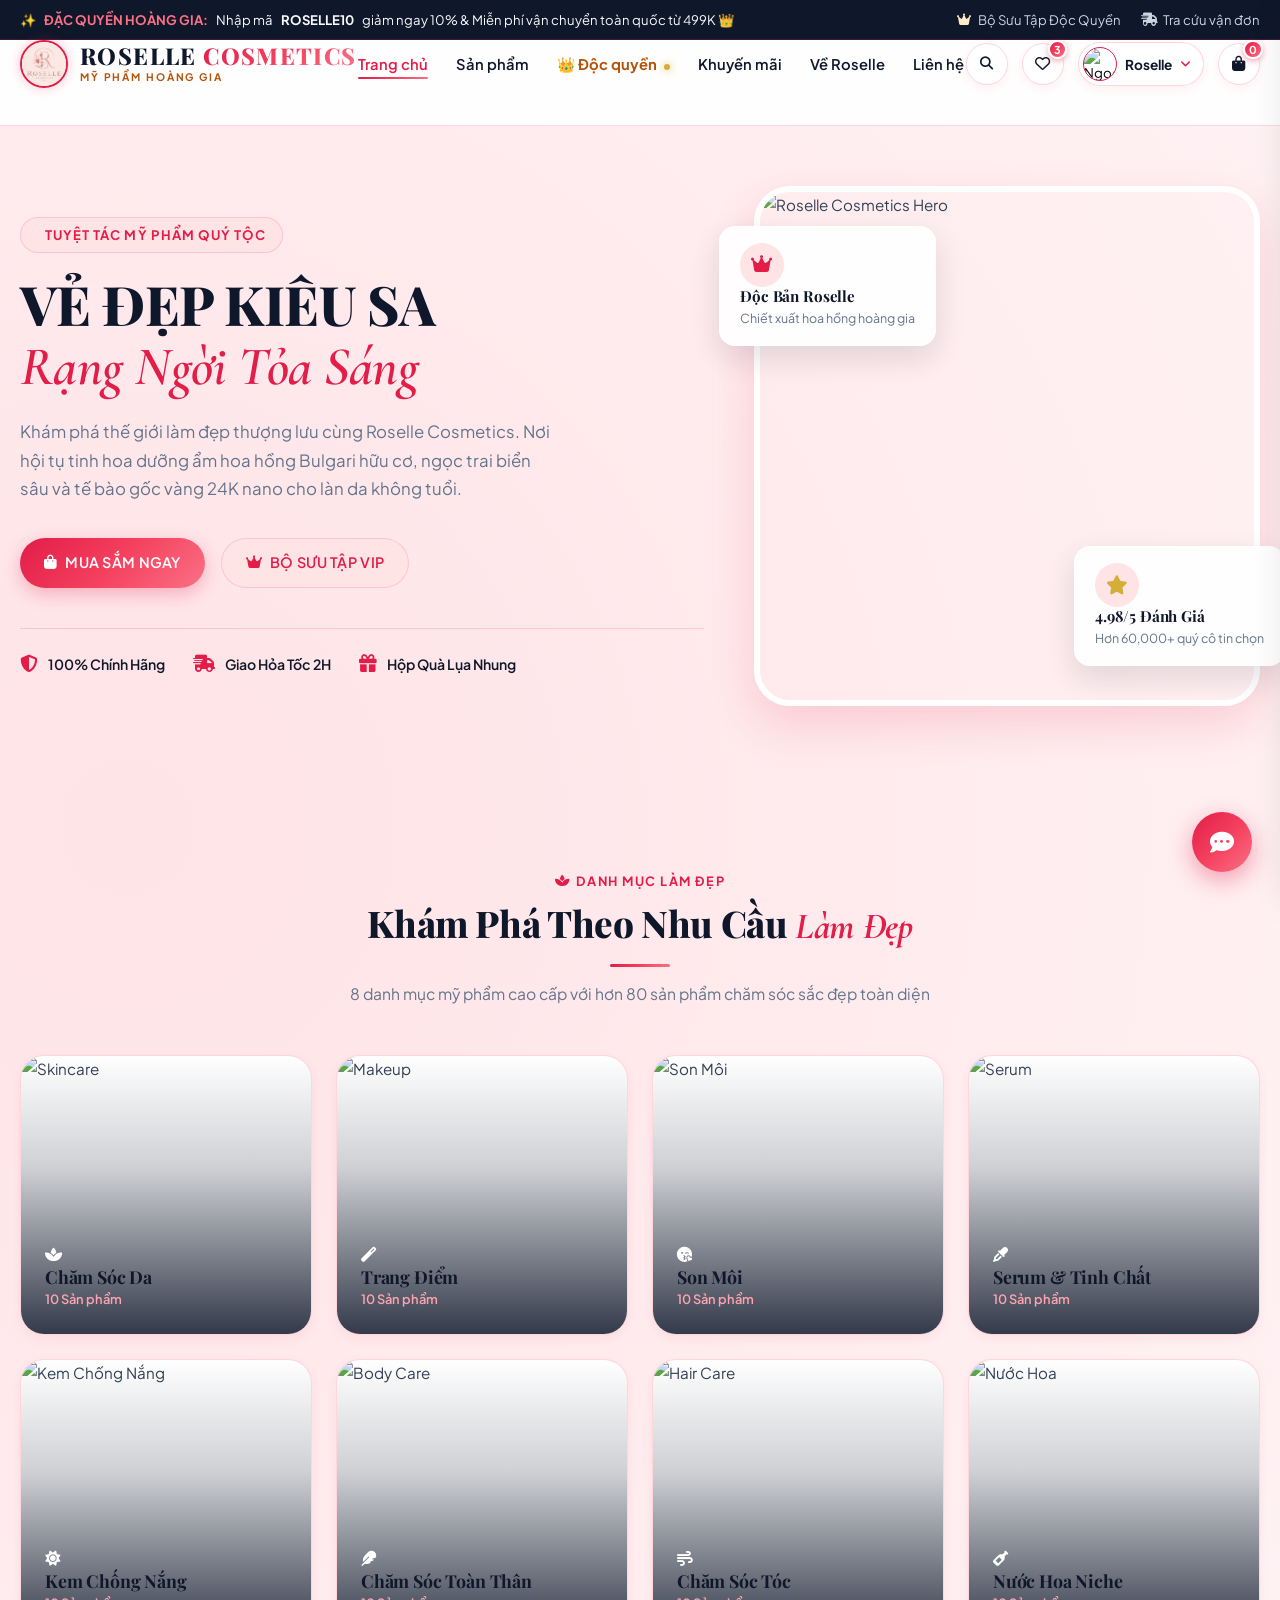
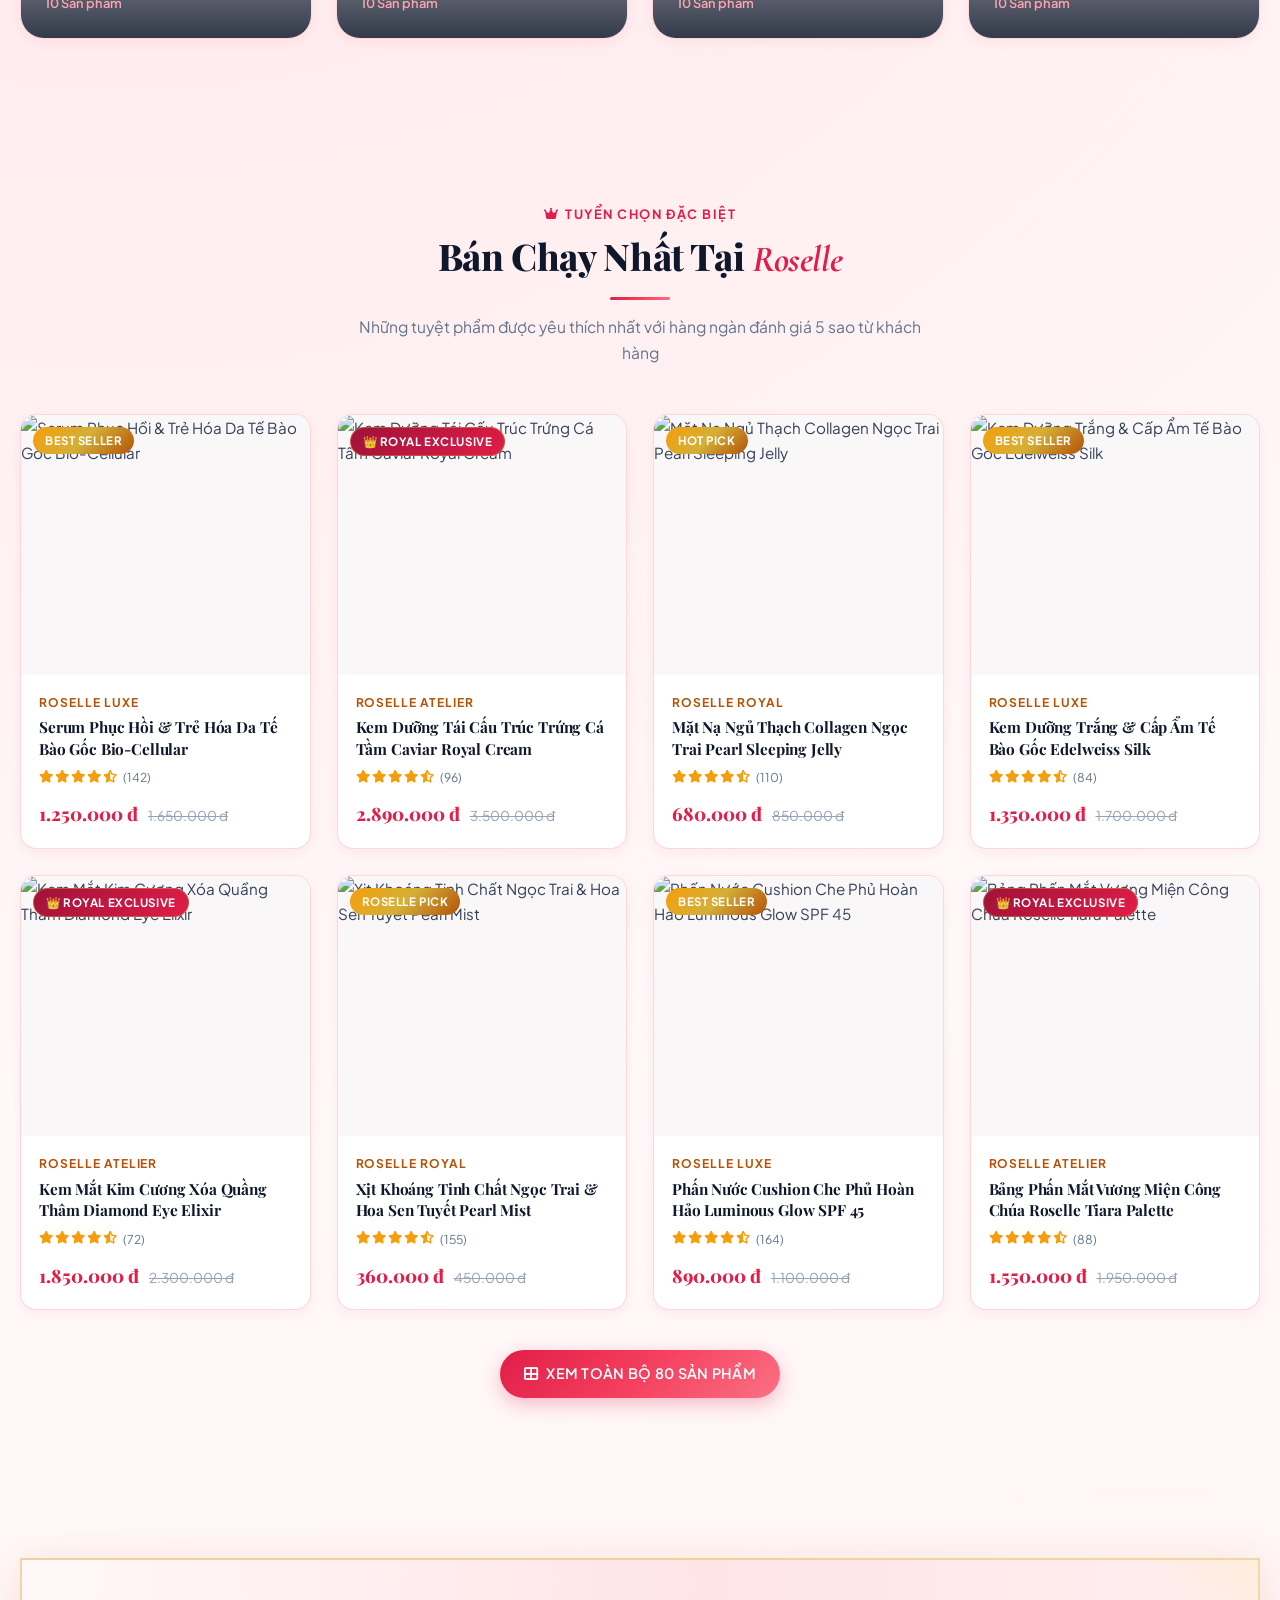
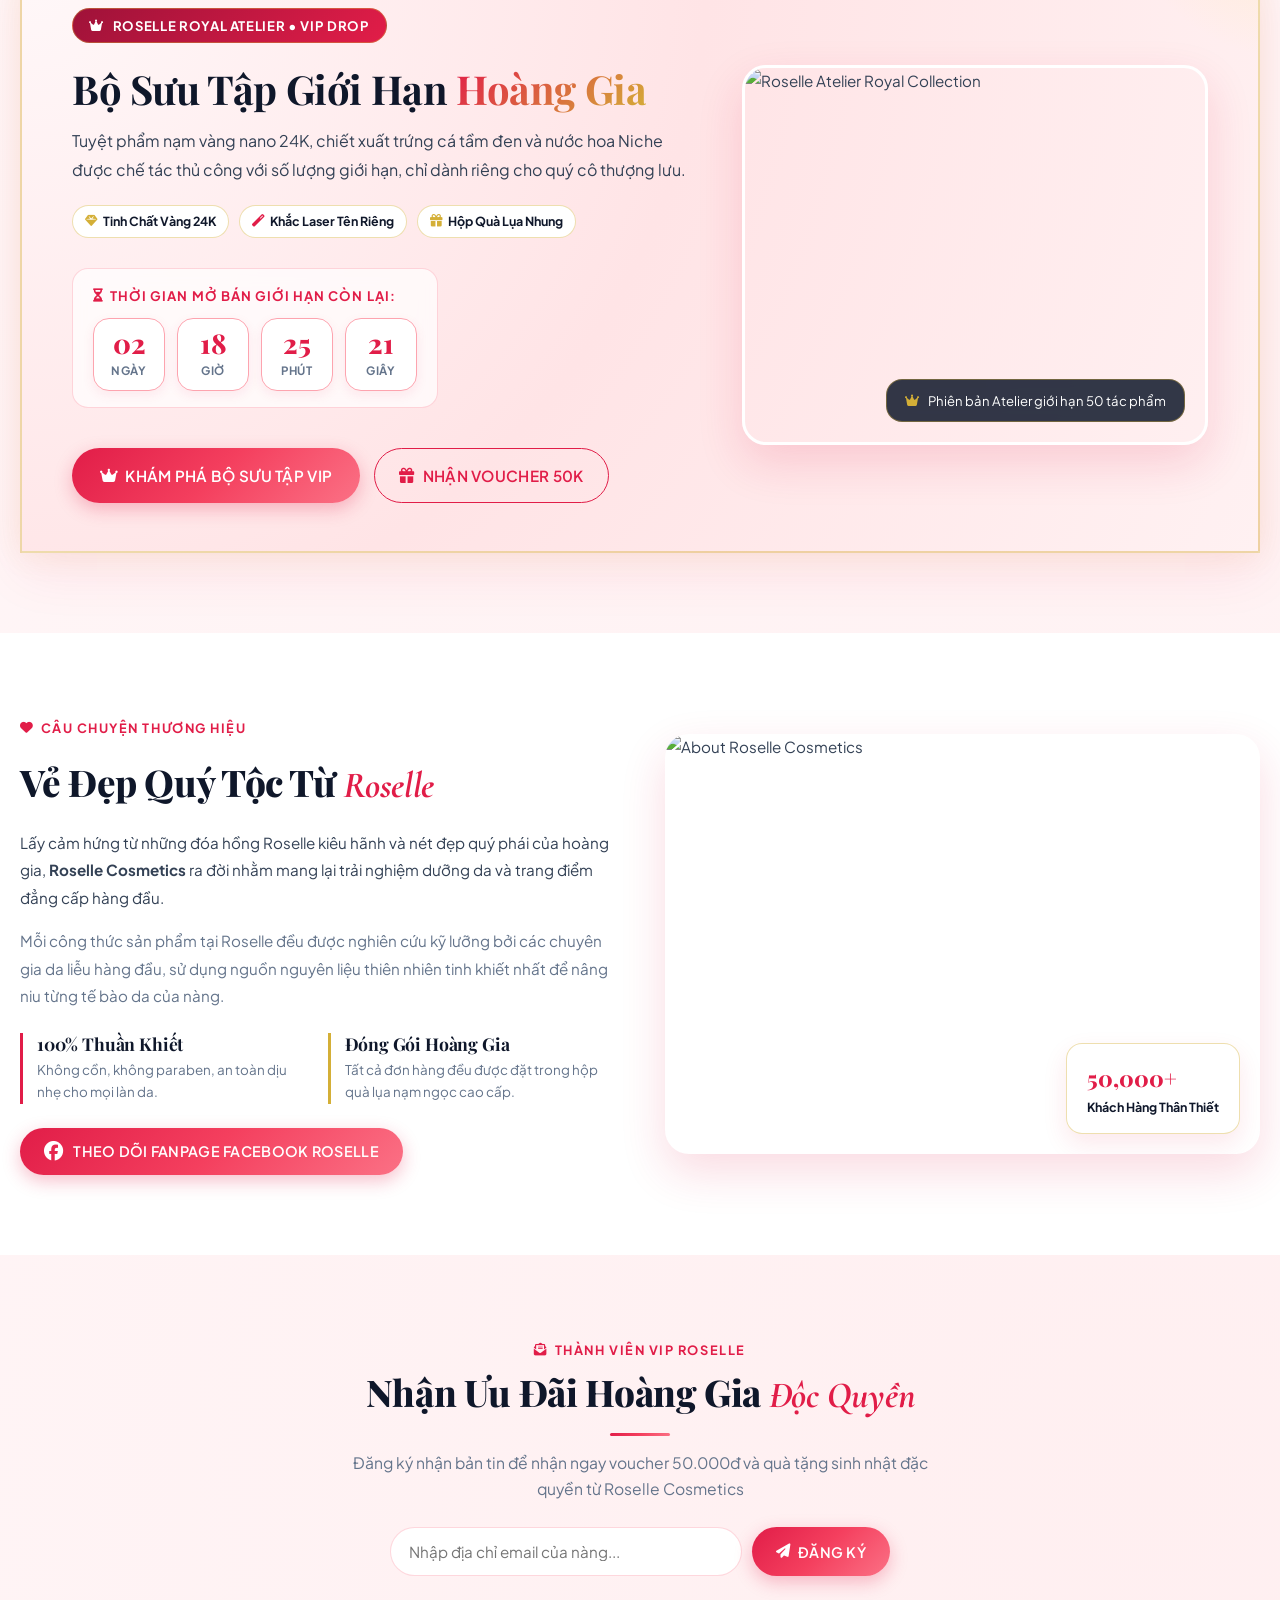
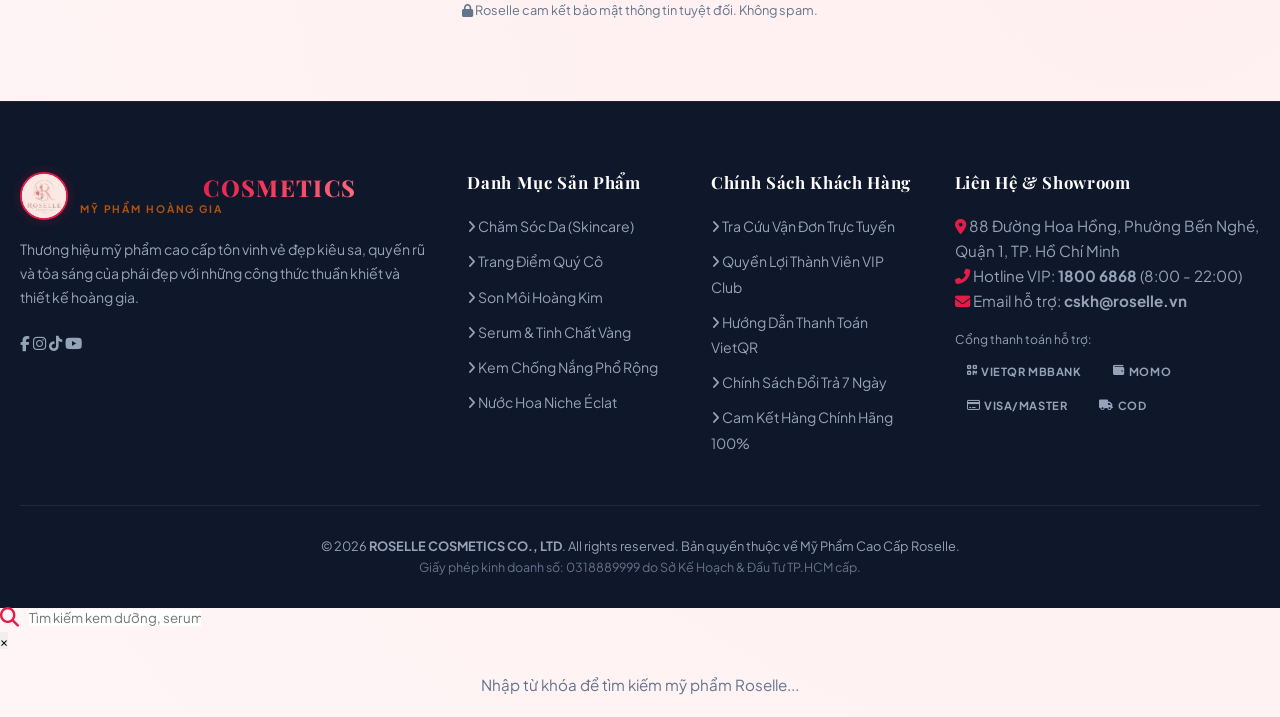
==== index.html @ 6c2c1b6d "first commit" ====
<!DOCTYPE html>
<html lang="vi">
<head>
  <meta charset="UTF-8">
  <meta name="viewport" content="width=device-width, initial-scale=1.0">
  <title>ROSELLE COSMETICS - Mỹ Phẩm Cao Cấp Hoàng Gia</title>
  <meta name="description" content="Roselle Cosmetics - Thương hiệu mỹ phẩm cao cấp phong cách hoàng gia, chiết xuất hoa hồng, ngọc trai, vàng 24K và dưỡng chất thiên nhiên.">
  <link rel="icon" type="image/jpeg" href="assets/logo.jpg">
  <!-- Google Fonts -->
  <link rel="preconnect" href="https://fonts.googleapis.com">
  <link rel="preconnect" href="https://fonts.gstatic.com" crossorigin>
  <link href="https://fonts.googleapis.com/css2?family=Alex+Brush&family=Cormorant+Garamond:ital,wght@0,500;0,600;0,700;1,400;1,600&family=Montserrat:wght@300;400;500;600;700;800&family=Playfair+Display:ital,wght@0,500;0,600;0,700;0,800;1,400;1,600&family=Plus+Jakarta+Sans:wght@300;400;500;600;700;800&display=swap" rel="stylesheet">
  <!-- Font Awesome Icons -->
  <link rel="stylesheet" href="https://cdnjs.cloudflare.com/ajax/libs/font-awesome/6.4.0/css/all.min.css">
  <!-- Main Stylesheet -->
  <link rel="stylesheet" href="style.css">
</head>
<body>

  <!-- Top Announcement Bar -->
  <div class="topbar">
    <div class="container topbar-content">
      <div class="topbar-message">
        ✨ <span>ĐẶC QUYỀN HOÀNG GIA:</span> Nhập mã <strong>ROSELLE10</strong> giảm ngay 10% & Miễn phí vận chuyển toàn quốc từ 499K 👑
      </div>
      <div class="topbar-links">
        <a href="exclusive.html"><i class="fas fa-crown" style="color: var(--royal-gold-light);"></i> Bộ Sưu Tập Độc Quyền</a>
        <a href="account.html#trackingTab"><i class="fas fa-shipping-fast"></i> Tra cứu vận đơn</a>
      </div>
    </div>
  </div>

  <!-- Main Navigation Header -->
  <header class="header">
    <div class="container">
      <nav class="navbar">
        <!-- Logo -->
        <a href="index.html" class="logo">
          <div class="logo-img-wrap">
            <img src="assets/logo.jpg" alt="Roselle Logo" class="logo-img">
          </div>
          <div class="logo-text-box">
            <span class="logo-brand-name">ROSELLE <span>COSMETICS</span></span>
            <span class="logo-tagline">Mỹ Phẩm Hoàng Gia</span>
          </div>
        </a>

        <!-- Desktop Menu -->
        <ul class="nav-menu">
          <li class="nav-item"><a href="index.html" class="nav-link active">Trang chủ</a></li>
          <li class="nav-item"><a href="products.html" class="nav-link">Sản phẩm</a></li>
          <li class="nav-item">
            <a href="exclusive.html" class="nav-link exclusive-link">
              👑 Độc quyền <span class="badge-exclusive-dot"></span>
            </a>
          </li>
          <li class="nav-item"><a href="products.html?category=all" class="nav-link">Khuyến mãi</a></li>
          <li class="nav-item"><a href="#aboutSection" class="nav-link">Về Roselle</a></li>
          <li class="nav-item"><a href="#contactSection" class="nav-link">Liên hệ</a></li>
        </ul>

        <!-- Right Header Actions -->
        <div class="nav-actions">
          <button class="action-btn btn-search-trigger" title="Tìm kiếm">
            <i class="fas fa-search"></i>
          </button>
          <a href="account.html#wishlistTab" class="action-btn" title="Yêu thích">
            <i class="far fa-heart"></i>
            <span class="badge-count wishlist-count-badge">0</span>
          </a>
          <a href="login.html" class="action-btn" title="Tài khoản">
            <i class="far fa-user"></i>
          </a>
          <a href="cart.html" class="action-btn" title="Giỏ hàng">
            <i class="fas fa-shopping-bag"></i>
            <span class="badge-count cart-count-badge">0</span>
          </a>
          <div class="hamburger">
            <i class="fas fa-bars"></i>
          </div>
        </div>
      </nav>
    </div>
  </header>

  <!-- Hero Section -->
  <section class="hero">
    <div class="container">
      <div class="hero-grid">
        <div class="hero-content">
          <span class="hero-subtitle"><i class="fas fa-sparkles"></i> Tuyệt Tác Mỹ Phẩm Quý Tộc</span>
          <h1 class="hero-title">VẺ ĐẸP KIÊU SA <em>Rạng Ngời Tỏa Sáng</em></h1>
          <p class="hero-desc">
            Khám phá thế giới làm đẹp thượng lưu cùng Roselle Cosmetics. Nơi hội tụ tinh hoa dưỡng ẩm hoa hồng Bulgari hữu cơ, ngọc trai biển sâu và tế bào gốc vàng 24K nano cho làn da không tuổi.
          </p>
          <div class="hero-btns">
            <a href="products.html" class="btn btn-primary"><i class="fas fa-shopping-bag"></i> MUA SẮM NGAY</a>
            <a href="exclusive.html" class="btn btn-rose"><i class="fas fa-crown"></i> BỘ SƯU TẬP VIP</a>
          </div>
          <div class="hero-features">
            <div class="hero-feat-item">
              <i class="fas fa-shield-alt"></i>
              <span>100% Chính Hãng</span>
            </div>
            <div class="hero-feat-item">
              <i class="fas fa-shipping-fast"></i>
              <span>Giao Hỏa Tốc 2H</span>
            </div>
            <div class="hero-feat-item">
              <i class="fas fa-gift"></i>
              <span>Hộp Quà Lụa Nhung</span>
            </div>
          </div>
        </div>

        <div class="hero-image-wrapper">
          <img src="https://images.unsplash.com/photo-1596462502278-27bfdc403348?auto=format&fit=crop&w=1000&q=80" alt="Roselle Cosmetics Hero" class="hero-main-img">
          
          <div class="hero-floating-card card-1">
            <div class="float-content">
              <div class="float-icon"><i class="fas fa-crown"></i></div>
              <div class="float-text">
                <h5>Độc Bản Roselle</h5>
                <p>Chiết xuất hoa hồng hoàng gia</p>
              </div>
            </div>
          </div>

          <div class="hero-floating-card card-2">
            <div class="float-content">
              <div class="float-icon"><i class="fas fa-star" style="color: var(--royal-gold);"></i></div>
              <div class="float-text">
                <h5>4.98/5 Đánh Giá</h5>
                <p>Hơn 60,000+ quý cô tin chọn</p>
              </div>
            </div>
          </div>
        </div>
      </div>
    </div>
  </section>

  <!-- Categories Section -->
  <section class="section-padding">
    <div class="container">
      <div class="section-header text-center">
        <span class="section-tag"><i class="fas fa-spa"></i> DANH MỤC LÀM ĐẸP</span>
        <h2 class="section-title">Khám Phá Theo Nhu Cầu <span>Làm Đẹp</span></h2>
        <div class="title-line"></div>
        <p class="section-subtitle">8 danh mục mỹ phẩm cao cấp với hơn 80 sản phẩm chăm sóc sắc đẹp toàn diện</p>
      </div>

      <div class="categories-grid">
        <!-- 1. Skincare -->
        <a href="products.html?category=skincare" class="category-card">
          <img src="https://images.unsplash.com/photo-1570172619644-dfd03ed5d881?auto=format&fit=crop&w=600&q=80" alt="Skincare" class="category-img">
          <div class="category-overlay">
            <div class="category-icon"><i class="fas fa-spa"></i></div>
            <h3 class="category-name">Chăm Sóc Da</h3>
            <span class="category-count">10 Sản phẩm</span>
          </div>
        </a>

        <!-- 2. Makeup -->
        <a href="products.html?category=makeup" class="category-card">
          <img src="https://images.unsplash.com/photo-1522337360788-8b13dee7a37e?auto=format&fit=crop&w=600&q=80" alt="Makeup" class="category-img">
          <div class="category-overlay">
            <div class="category-icon"><i class="fas fa-magic"></i></div>
            <h3 class="category-name">Trang Điểm</h3>
            <span class="category-count">10 Sản phẩm</span>
          </div>
        </a>

        <!-- 3. Son Môi -->
        <a href="products.html?category=son-moi" class="category-card">
          <img src="https://images.unsplash.com/photo-1586495777744-4413f21062fa?auto=format&fit=crop&w=600&q=80" alt="Son Môi" class="category-img">
          <div class="category-overlay">
            <div class="category-icon"><i class="fas fa-kiss-wink-heart"></i></div>
            <h3 class="category-name">Son Môi</h3>
            <span class="category-count">10 Sản phẩm</span>
          </div>
        </a>

        <!-- 4. Serum -->
        <a href="products.html?category=serum" class="category-card">
          <img src="https://images.unsplash.com/photo-1620916566398-39f1143ab7be?auto=format&fit=crop&w=600&q=80" alt="Serum" class="category-img">
          <div class="category-overlay">
            <div class="category-icon"><i class="fas fa-eye-dropper"></i></div>
            <h3 class="category-name">Serum & Tinh Chất</h3>
            <span class="category-count">10 Sản phẩm</span>
          </div>
        </a>

        <!-- 5. Kem Chống Nắng -->
        <a href="products.html?category=kem-chong-nang" class="category-card">
          <img src="https://images.unsplash.com/photo-1556228720-195a672e8a03?auto=format&fit=crop&w=600&q=80" alt="Kem Chống Nắng" class="category-img">
          <div class="category-overlay">
            <div class="category-icon"><i class="fas fa-sun"></i></div>
            <h3 class="category-name">Kem Chống Nắng</h3>
            <span class="category-count">10 Sản phẩm</span>
          </div>
        </a>

        <!-- 6. Body Care -->
        <a href="products.html?category=body-care" class="category-card">
          <img src="https://images.unsplash.com/photo-1571781926291-c477ebfd024b?auto=format&fit=crop&w=600&q=80" alt="Body Care" class="category-img">
          <div class="category-overlay">
            <div class="category-icon"><i class="fas fa-feather"></i></div>
            <h3 class="category-name">Chăm Sóc Toàn Thân</h3>
            <span class="category-count">10 Sản phẩm</span>
          </div>
        </a>

        <!-- 7. Hair Care -->
        <a href="products.html?category=hair-care" class="category-card">
          <img src="https://images.unsplash.com/photo-1526947425960-945c6e72858f?auto=format&fit=crop&w=600&q=80" alt="Hair Care" class="category-img">
          <div class="category-overlay">
            <div class="category-icon"><i class="fas fa-wind"></i></div>
            <h3 class="category-name">Chăm Sóc Tóc</h3>
            <span class="category-count">10 Sản phẩm</span>
          </div>
        </a>

        <!-- 8. Nước Hoa -->
        <a href="products.html?category=nuoc-hoa" class="category-card">
          <img src="https://images.unsplash.com/photo-1592945403244-b3fbafd7f539?auto=format&fit=crop&w=600&q=80" alt="Nước Hoa" class="category-img">
          <div class="category-overlay">
            <div class="category-icon"><i class="fas fa-wine-bottle"></i></div>
            <h3 class="category-name">Nước Hoa Niche</h3>
            <span class="category-count">10 Sản phẩm</span>
          </div>
        </a>
      </div>
    </div>
  </section>

  <!-- Best Sellers Section -->
  <section class="section-padding bg-rose-gradient">
    <div class="container">
      <div class="section-header text-center">
        <span class="section-tag"><i class="fas fa-crown"></i> TUYỂN CHỌN ĐẶC BIỆT</span>
        <h2 class="section-title">Bán Chạy Nhất Tại <span>Roselle</span></h2>
        <div class="title-line"></div>
        <p class="section-subtitle">Những tuyệt phẩm được yêu thích nhất với hàng ngàn đánh giá 5 sao từ khách hàng</p>
      </div>

      <div class="products-grid" id="bestSellersGrid">
        <!-- Dynamically rendered from script.js -->
      </div>

      <div class="text-center" style="margin-top: 40px;">
        <a href="products.html" class="btn btn-primary btn-lg"><i class="fas fa-th-large"></i> XEM TOÀN BỘ 80 SẢN PHẨM</a>
      </div>
    </div>
  </section>

  <!-- Exclusive VIP Collection Spotlight -->
  <section class="section-padding">
    <div class="container">
      <div class="exclusive-banner-box">
        <div class="exclusive-banner-content">
          <span class="badge badge-exclusive" style="font-size: 0.82rem; padding: 6px 16px; margin-bottom: 12px; display: inline-flex; align-items: center; gap: 8px;">
            <i class="fas fa-crown"></i> ROSELLE ROYAL ATELIER • VIP DROP
          </span>
          <h2 style="font-family: var(--font-heading); font-size: 2.5rem; margin: 10px 0 14px; color: var(--primary-noir); line-height: 1.2;">
            Bộ Sưu Tập Giới Hạn <span style="background: linear-gradient(135deg, #E11D48, #D4AF37); -webkit-background-clip: text; -webkit-text-fill-color: transparent;">Hoàng Gia</span>
          </h2>
          <p style="color: var(--text-main); line-height: 1.8; margin-bottom: 20px; font-size: 1rem;">
            Tuyệt phẩm nạm vàng nano 24K, chiết xuất trứng cá tầm đen và nước hoa Niche được chế tác thủ công với số lượng giới hạn, chỉ dành riêng cho quý cô thượng lưu.
          </p>

          <!-- 3 Luxury Perks Mini Chips -->
          <div style="display: flex; gap: 10px; flex-wrap: wrap; margin-bottom: 20px;">
            <span style="background: #FFFFFF; border: 1px solid var(--border-gold); padding: 5px 12px; border-radius: 99px; font-size: 0.78rem; font-weight: 700; color: var(--primary-noir); display: flex; align-items: center; gap: 6px;">
              <i class="fas fa-gem" style="color: var(--royal-gold);"></i> Tinh Chất Vàng 24K
            </span>
            <span style="background: #FFFFFF; border: 1px solid var(--border-gold); padding: 5px 12px; border-radius: 99px; font-size: 0.78rem; font-weight: 700; color: var(--primary-noir); display: flex; align-items: center; gap: 6px;">
              <i class="fas fa-magic" style="color: var(--rose-primary);"></i> Khắc Laser Tên Riêng
            </span>
            <span style="background: #FFFFFF; border: 1px solid var(--border-gold); padding: 5px 12px; border-radius: 99px; font-size: 0.78rem; font-weight: 700; color: var(--primary-noir); display: flex; align-items: center; gap: 6px;">
              <i class="fas fa-gift" style="color: var(--royal-gold);"></i> Hộp Quà Lụa Nhung
            </span>
          </div>

          <div class="countdown-wrapper">
            <span style="font-size: 0.82rem; font-weight: 700; color: var(--rose-primary); text-transform: uppercase; letter-spacing: 0.08em; display: flex; align-items: center; gap: 6px; margin-bottom: 12px;">
              <i class="fas fa-hourglass-half" style="animation: spin 4s linear infinite;"></i> THỜI GIAN MỞ BÁN GIỚI HẠN CÒN LẠI:
            </span>
            <div class="countdown-timer">
              <div class="timer-box"><span class="timer-days">02</span><small>Ngày</small></div>
              <div class="timer-box"><span class="timer-hours">14</span><small>Giờ</small></div>
              <div class="timer-box"><span class="timer-minutes">35</span><small>Phút</small></div>
              <div class="timer-box"><span class="timer-seconds">50</span><small>Giây</small></div>
            </div>
          </div>

          <div style="margin-top: 20px; display: flex; gap: 14px; flex-wrap: wrap;">
            <a href="exclusive.html" class="btn btn-primary" style="padding: 14px 28px; font-size: 0.95rem;">
              <i class="fas fa-crown"></i> KHÁM PHÁ BỘ SƯU TẬP VIP
            </a>
            <a href="products.html" class="btn btn-outline" style="padding: 14px 24px; font-size: 0.95rem;">
              <i class="fas fa-gift"></i> NHẬN VOUCHER 50K
            </a>
          </div>
        </div>
        
        <div class="exclusive-banner-img">
          <img src="https://images.unsplash.com/photo-1522337360788-8b13dee7a37e?auto=format&fit=crop&w=1000&q=80" alt="Roselle Atelier Royal Collection" onerror="this.onerror=null; this.src='https://images.unsplash.com/photo-1596462502278-27bfdc403348?auto=format&fit=crop&w=800&q=80';">
          <div style="position: absolute; bottom: 20px; right: 20px; background: rgba(15,23,42,0.85); backdrop-filter: blur(8px); padding: 10px 18px; border-radius: var(--radius-md); border: 1px solid var(--border-gold); color: #FFFFFF; font-size: 0.82rem; display: flex; align-items: center; gap: 8px;">
            <i class="fas fa-crown" style="color: var(--royal-gold);"></i> <span>Phiên bản Atelier giới hạn 50 tác phẩm</span>
          </div>
        </div>
      </div>
    </div>
  </section>

  <!-- About Roselle Section -->
  <section class="section-padding" id="aboutSection" style="background: #FFFFFF;">
    <div class="container">
      <div style="display: grid; grid-template-columns: 1fr 1fr; gap: 50px; align-items: center;">
        <div>
          <span class="section-tag"><i class="fas fa-heart"></i> CÂU CHUYỆN THƯƠNG HIỆU</span>
          <h2 class="section-title" style="text-align: left; margin: 12px 0 20px;">Vẻ Đẹp Quý Tộc Từ <span>Roselle</span></h2>
          <p style="color: var(--text-main); line-height: 1.8; margin-bottom: 16px;">
            Lấy cảm hứng từ những đóa hồng Roselle kiêu hãnh và nét đẹp quý phái của hoàng gia, <strong>Roselle Cosmetics</strong> ra đời nhằm mang lại trải nghiệm dưỡng da và trang điểm đẳng cấp hàng đầu.
          </p>
          <p style="color: var(--text-muted); line-height: 1.8; margin-bottom: 24px;">
            Mỗi công thức sản phẩm tại Roselle đều được nghiên cứu kỹ lưỡng bởi các chuyên gia da liễu hàng đầu, sử dụng nguồn nguyên liệu thiên nhiên tinh khiết nhất để nâng niu từng tế bào da của nàng.
          </p>
          <div style="display: grid; grid-template-columns: 1fr 1fr; gap: 20px;">
            <div style="border-left: 3px solid var(--rose-primary); padding-left: 14px;">
              <h4 style="color: var(--primary-noir); font-size: 1.1rem; margin-bottom: 4px;">100% Thuần Khiết</h4>
              <p style="font-size: 0.84rem; color: var(--text-muted);">Không cồn, không paraben, an toàn dịu nhẹ cho mọi làn da.</p>
            </div>
            <div style="border-left: 3px solid var(--royal-gold); padding-left: 14px;">
              <h4 style="color: var(--primary-noir); font-size: 1.1rem; margin-bottom: 4px;">Đóng Gói Hoàng Gia</h4>
              <p style="font-size: 0.84rem; color: var(--text-muted);">Tất cả đơn hàng đều được đặt trong hộp quà lụa nạm ngọc cao cấp.</p>
            </div>
          </div>

          <div style="margin-top: 24px;">
            <a href="https://www.facebook.com/roselle.cosmetics.vn" target="_blank" rel="noopener noreferrer" class="btn btn-primary" style="display: inline-flex; align-items: center; gap: 10px; padding: 12px 24px;">
              <i class="fab fa-facebook" style="font-size: 1.2rem;"></i> THEO DÕI FANPAGE FACEBOOK ROSELLE
            </a>
          </div>
        </div>
        <div style="position: relative; border-radius: var(--radius-lg); overflow: hidden; box-shadow: var(--shadow-lg);">
          <img src="https://images.unsplash.com/photo-1570172619644-dfd03ed5d881?auto=format&fit=crop&w=800&q=80" alt="About Roselle Cosmetics" style="width: 100%; height: 420px; object-fit: cover;">
          <div style="position: absolute; bottom: 20px; right: 20px; background: rgba(255,255,255,0.95); backdrop-filter: blur(8px); padding: 16px 20px; border-radius: var(--radius-md); border: 1px solid var(--border-gold); box-shadow: var(--shadow-md);">
            <span style="font-size: 1.4rem; font-weight: 800; color: var(--rose-primary); font-family: var(--font-heading);">50,000+</span>
            <div style="font-size: 0.78rem; font-weight: 700; color: var(--primary-noir);">Khách Hàng Thân Thiết</div>
          </div>
        </div>
      </div>
    </div>
  </section>

  <!-- Contact & Newsletter Section -->
  <section class="section-padding bg-rose-gradient" id="contactSection">
    <div class="container">
      <div class="text-center" style="max-width: 650px; margin: 0 auto;">
        <span class="section-tag"><i class="fas fa-envelope-open-text"></i> THÀNH VIÊN VIP ROSELLE</span>
        <h2 class="section-title">Nhận Ưu Đãi Hoàng Gia <span>Độc Quyền</span></h2>
        <div class="title-line"></div>
        <p class="section-subtitle" style="margin-bottom: 25px;">Đăng ký nhận bản tin để nhận ngay voucher 50.000đ và quà tặng sinh nhật đặc quyền từ Roselle Cosmetics</p>
        
        <form onsubmit="event.preventDefault(); showToast('Đăng ký thành công!', 'Voucher 50K đã được gửi vào hòm thư của nàng! 🌸', 'rose'); this.reset();" style="display: flex; gap: 10px; max-width: 500px; margin: 0 auto 20px;">
          <input type="email" placeholder="Nhập địa chỉ email của nàng..." required style="flex: 1; padding: 14px 18px; border-radius: var(--radius-full); border: 1px solid var(--border-subtle); outline: none; font-size: 0.95rem;">
          <button type="submit" class="btn btn-primary" style="white-space: nowrap; border-radius: var(--radius-full);"><i class="fas fa-paper-plane"></i> ĐĂNG KÝ</button>
        </form>
        <span style="font-size: 0.8rem; color: var(--text-muted);"><i class="fas fa-lock"></i> Roselle cam kết bảo mật thông tin tuyệt đối. Không spam.</span>
      </div>
    </div>
  </section>

  <!-- Footer -->
  <footer class="footer">
    <div class="container">
      <div class="footer-grid">
        <div class="footer-col">
          <a href="index.html" class="logo" style="margin-bottom: 18px;">
            <div class="logo-img-wrap">
              <img src="assets/logo.jpg" alt="Roselle Logo" class="logo-img">
            </div>
            <div class="logo-text-box">
              <span class="logo-brand-name">ROSELLE <span>COSMETICS</span></span>
              <span class="logo-tagline">Mỹ Phẩm Hoàng Gia</span>
            </div>
          </a>
          <p style="font-size: 0.88rem; color: #94A3B8; line-height: 1.7; margin-bottom: 20px;">
            Thương hiệu mỹ phẩm cao cấp tôn vinh vẻ đẹp kiêu sa, quyến rũ và tỏa sáng của phái đẹp với những công thức thuần khiết và thiết kế hoàng gia.
          </p>
          <div class="footer-socials">
            <a href="https://www.facebook.com/roselle.cosmetics.vn" target="_blank" rel="noopener noreferrer" class="social-link" title="Facebook Fanpage Roselle"><i class="fab fa-facebook-f"></i></a>
            <a href="#" class="social-link" title="Instagram"><i class="fab fa-instagram"></i></a>
            <a href="#" class="social-link" title="TikTok"><i class="fab fa-tiktok"></i></a>
            <a href="#" class="social-link" title="YouTube"><i class="fab fa-youtube"></i></a>
          </div>
        </div>

        <div class="footer-col">
          <h4 class="footer-heading">Danh Mục Sản Phẩm</h4>
          <ul class="footer-links">
            <li><a href="products.html?category=skincare"><i class="fas fa-angle-right"></i> Chăm Sóc Da (Skincare)</a></li>
            <li><a href="products.html?category=makeup"><i class="fas fa-angle-right"></i> Trang Điểm Quý Cô</a></li>
            <li><a href="products.html?category=son-moi"><i class="fas fa-angle-right"></i> Son Môi Hoàng Kim</a></li>
            <li><a href="products.html?category=serum"><i class="fas fa-angle-right"></i> Serum & Tinh Chất Vàng</a></li>
            <li><a href="products.html?category=kem-chong-nang"><i class="fas fa-angle-right"></i> Kem Chống Nắng Phổ Rộng</a></li>
            <li><a href="products.html?category=nuoc-hoa"><i class="fas fa-angle-right"></i> Nước Hoa Niche Éclat</a></li>
          </ul>
        </div>

        <div class="footer-col">
          <h4 class="footer-heading">Chính Sách Khách Hàng</h4>
          <ul class="footer-links">
            <li><a href="account.html#trackingTab"><i class="fas fa-angle-right"></i> Tra Cứu Vận Đơn Trực Tuyến</a></li>
            <li><a href="exclusive.html"><i class="fas fa-angle-right"></i> Quyền Lợi Thành Viên VIP Club</a></li>
            <li><a href="checkout.html"><i class="fas fa-angle-right"></i> Hướng Dẫn Thanh Toán VietQR</a></li>
            <li><a href="index.html#aboutSection"><i class="fas fa-angle-right"></i> Chính Sách Đổi Trả 7 Ngày</a></li>
            <li><a href="index.html#aboutSection"><i class="fas fa-angle-right"></i> Cam Kết Hàng Chính Hãng 100%</a></li>
          </ul>
        </div>

        <div class="footer-col">
          <h4 class="footer-heading">Liên Hệ & Showroom</h4>
          <div class="footer-contact-item">
            <i class="fas fa-map-marker-alt" style="color: var(--rose-primary);"></i>
            <span>88 Đường Hoa Hồng, Phường Bến Nghé, Quận 1, TP. Hồ Chí Minh</span>
          </div>
          <div class="footer-contact-item">
            <i class="fas fa-phone-alt" style="color: var(--rose-primary);"></i>
            <span>Hotline VIP: <strong>1800 6868</strong> (8:00 - 22:00)</span>
          </div>
          <div class="footer-contact-item">
            <i class="fas fa-envelope" style="color: var(--rose-primary);"></i>
            <span>Email hỗ trợ: <strong>cskh@roselle.vn</strong></span>
          </div>
          <div style="margin-top: 16px;">
            <span style="font-size: 0.76rem; color: #94A3B8; display: block; margin-bottom: 8px;">Cổng thanh toán hỗ trợ:</span>
            <div style="display: flex; gap: 8px; flex-wrap: wrap;">
              <span class="badge badge-rose" style="font-size: 0.7rem;"><i class="fas fa-qrcode"></i> VietQR MBBank</span>
              <span class="badge badge-rose" style="font-size: 0.7rem;"><i class="fas fa-wallet"></i> MoMo</span>
              <span class="badge badge-rose" style="font-size: 0.7rem;"><i class="far fa-credit-card"></i> Visa/Master</span>
              <span class="badge badge-rose" style="font-size: 0.7rem;"><i class="fas fa-truck"></i> COD</span>
            </div>
          </div>
        </div>
      </div>

      <div class="footer-bottom">
        <p>© 2026 <strong>ROSELLE COSMETICS CO., LTD</strong>. All rights reserved. Bản quyền thuộc về Mỹ Phẩm Cao Cấp Roselle.</p>
        <p style="font-size: 0.78rem; color: #64748B;">Giấy phép kinh doanh số: 0318889999 do Sở Kế Hoạch & Đầu Tư TP.HCM cấp.</p>
      </div>
    </div>
  </footer>

  <!-- Global Live Search Modal -->
  <div class="search-modal">
    <div class="search-modal-box">
      <div class="search-modal-header">
        <div style="display: flex; align-items: center; gap: 10px; width: 100%;">
          <i class="fas fa-search" style="color: var(--rose-primary); font-size: 1.2rem;"></i>
          <input type="text" id="globalSearchInput" placeholder="Tìm kiếm kem dưỡng, serum, son môi, nước hoa Roselle..." autocomplete="off">
        </div>
        <button class="search-close" title="Đóng">&times;</button>
      </div>
      <div class="search-results-list" id="searchResultsList">
        <p class="text-center" style="padding: 20px; color: var(--text-muted);">Nhập từ khóa để tìm kiếm mỹ phẩm Roselle...</p>
      </div>
    </div>
  </div>

  <!-- Floating Roselle Beauty AI Chatbot -->
  <div class="floating-chat-widget">
    <button class="chat-toggle-btn" title="Tư vấn sắc đẹp Roselle">
      <i class="fas fa-comment-dots"></i>
      <span class="chat-pulse"></span>
    </button>
    <div class="chat-box-modal">
      <div class="chat-header">
        <div style="display: flex; align-items: center; gap: 10px;">
          <img src="assets/logo.jpg" alt="Roselle" style="width: 32px; height: 32px; border-radius: 50%; border: 1.5px solid #FFF;">
          <div>
            <h5 style="color: #FFF; margin: 0; font-size: 0.9rem;">Roselle Beauty Assistant</h5>
            <span style="font-size: 0.72rem; color: #FDA4AF;"><i class="fas fa-circle" style="font-size: 0.5rem; color: #10B981;"></i> Đang trực tuyến</span>
          </div>
        </div>
        <button class="chat-close-btn" title="Đóng">&times;</button>
      </div>
      <div class="chat-body" id="chatBody">
        <div class="chat-msg bot">
          Xin chào quý cô! 🌸 <strong>Roselle Cosmetics</strong> rất vui được đồng hành cùng vẻ đẹp của nàng. Nàng cần tư vấn Skincare hay mã giảm giá hôm nay ạ?
        </div>
      </div>
      <div class="chat-chips-box">
        <span class="chat-chip">🌸 Tư vấn Skincare</span>
        <span class="chat-chip">💄 Gợi ý son môi</span>
        <span class="chat-chip">👑 Ưu đãi VIP</span>
        <span class="chat-chip">📦 Tra cứu đơn hàng</span>
      </div>
      <div class="chat-footer">
        <input type="text" id="chatInput" placeholder="Nhập tin nhắn..." autocomplete="off">
        <button id="chatSendBtn" class="btn btn-rose btn-sm" style="border-radius: 50%; width: 36px; height: 36px; padding: 0;"><i class="fas fa-paper-plane"></i></button>
      </div>
    </div>
  </div>

  <!-- JavaScript -->
  <script src="script.js"></script>
</body>
</html>
---- style.css ----
/* ==========================================================================
   ROSELLE COSMETICS - LUXURY ROSE GOLD & PEARL GLOW DESIGN SYSTEM
   ========================================================================== */

/* --------------------------------------------------------------------------
   1. GOOGLE FONTS & CSS VARIABLES (ROSELLE LUXURY PALETTE)
   -------------------------------------------------------------------------- */
@import url('https://fonts.googleapis.com/css2?family=Alex+Brush&family=Cormorant+Garamond:ital,wght@0,500;0,600;0,700;1,400;1,600&family=Montserrat:wght@300;400;500;600;700;800&family=Playfair+Display:ital,wght@0,500;0,600;0,700;0,800;1,400;1,600&family=Plus+Jakarta+Sans:wght@300;400;500;600;700;800&display=swap');

:root {
  /* Roselle Signature Palette */
  --rose-primary: #E11D48;
  --rose-primary-hover: #BE123C;
  --rose-dark: #9F1239;
  --rose-accent: #FB7185;
  --rose-light: #FDA4AF;
  --rose-soft: #FFE4E6;
  --rose-mist: #FFF1F2;
  --rose-bubble: #FFF8F9;
  
  /* Pearl & Cream Bases */
  --pearl-white: #FFFFFF;
  --pearl-cream: #FAF7F8;
  --pearl-ivory: #FDF4F7;
  
  /* Royal Gold Accents */
  --royal-gold: #D4AF37;
  --royal-gold-light: #FEEBC8;
  --royal-gold-dark: #B45309;
  --royal-bronze: #C27803;
  --royal-champagne: #FDF2E9;
  
  /* Luxury Dark / Slate Noir */
  --primary-noir: #0F172A;
  --primary-deep: #1E293B;
  --primary-slate: #334155;
  
  /* Typography Colors */
  --text-main: #334155;
  --text-dark: #0F172A;
  --text-muted: #64748B;
  --text-light: #94A3B8;
  --text-inverse: #FFFFFF;
  
  /* Borders */
  --border-rose: rgba(225, 29, 72, 0.20);
  --border-subtle: rgba(251, 113, 133, 0.28);
  --border-gold: rgba(212, 175, 55, 0.40);
  --border-pearl: rgba(255, 255, 255, 0.90);
  --border-glass: rgba(255, 255, 255, 0.65);
  
  /* Status Colors */
  --status-sale: #E11D48;
  --status-new: #FB7185;
  --status-exclusive: #D4AF37;
  --status-success: #10B981;
  --status-info: #3B82F6;
  --status-warning: #F59E0B;
  
  /* Gradients */
  --gradient-rose: linear-gradient(135deg, #E11D48 0%, #F43F5E 50%, #FB7185 100%);
  --gradient-rose-hover: linear-gradient(135deg, #BE123C 0%, #E11D48 50%, #F43F5E 100%);
  --gradient-gold: linear-gradient(135deg, #F59E0B 0%, #D4AF37 50%, #B45309 100%);
  --gradient-pearl: linear-gradient(135deg, #FFFFFF 0%, #FFF1F2 50%, #FFE4E6 100%);
  --gradient-royal-bg: linear-gradient(135deg, #FFF8F9 0%, #FFF1F2 50%, #FFE4E6 100%);
  --gradient-dark: linear-gradient(135deg, #0F172A 0%, #1E293B 50%, #090D16 100%);
  
  /* Shadows & Glow */
  --shadow-sm: 0 4px 12px rgba(225, 29, 72, 0.06);
  --shadow-md: 0 10px 25px rgba(225, 29, 72, 0.10);
  --shadow-lg: 0 18px 45px rgba(225, 29, 72, 0.16);
  --shadow-glow-rose: 0 0 25px rgba(225, 29, 72, 0.28);
  --shadow-glow-gold: 0 0 25px rgba(212, 175, 55, 0.35);
  --shadow-card: 0 10px 30px rgba(15, 23, 42, 0.05);
  
  /* Glassmorphism */
  --glass-bg: rgba(255, 255, 255, 0.92);
  --glass-card: rgba(255, 255, 255, 0.85);
  --glass-blur: blur(12px);
  
  /* Typography */
  --font-heading: 'Playfair Display', 'Cormorant Garamond', Georgia, serif;
  --font-royal: 'Cormorant Garamond', Georgia, serif;
  --font-cursive: 'Alex Brush', cursive;
  --font-body: 'Plus Jakarta Sans', 'Montserrat', -apple-system, BlinkMacSystemFont, sans-serif;
  
  /* Transitions */
  --transition-fast: 0.2s ease;
  --transition-normal: 0.3s cubic-bezier(0.25, 1, 0.5, 1);
  --transition-bounce: 0.4s cubic-bezier(0.175, 0.885, 0.32, 1.275);
  
  /* Layout Dimensions */
  --header-height: 86px;
  --topbar-height: 40px;
  --radius-sm: 8px;
  --radius-md: 16px;
  --radius-lg: 24px;
  --radius-full: 9999px;
  --container-width: 1280px;
}

/* --------------------------------------------------------------------------
   2. RESET & BASE STYLES
   -------------------------------------------------------------------------- */
*, *::before, *::after {
  box-sizing: border-box;
  margin: 0;
  padding: 0;
}

html {
  font-size: 16px;
  scroll-behavior: smooth;
  -webkit-font-smoothing: antialiased;
}

body {
  font-family: var(--font-body);
  background-color: var(--rose-bubble);
  background-image: 
    radial-gradient(circle at 10% 15%, rgba(253, 164, 175, 0.25) 0%, transparent 40%),
    radial-gradient(circle at 90% 85%, rgba(255, 228, 230, 0.45) 0%, transparent 45%);
  color: var(--text-main);
  line-height: 1.65;
  font-size: 0.95rem;
  overflow-x: hidden;
}

/* Custom Scrollbar */
::-webkit-scrollbar {
  width: 9px;
}
::-webkit-scrollbar-track {
  background: var(--rose-mist);
}
::-webkit-scrollbar-thumb {
  background: var(--rose-light);
  border-radius: var(--radius-full);
  border: 2px solid var(--rose-mist);
}
::-webkit-scrollbar-thumb:hover {
  background: var(--rose-primary);
}

h1, h2, h3, h4, h5, h6 {
  font-family: var(--font-heading);
  color: var(--primary-noir);
  font-weight: 700;
  line-height: 1.25;
  letter-spacing: -0.01em;
}

a {
  color: inherit;
  text-decoration: none;
  transition: var(--transition-fast);
}

button, input, select, textarea {
  font-family: inherit;
  outline: none;
  border: none;
}

img {
  max-width: 100%;
  height: auto;
  display: block;
}

.container {
  width: 100%;
  max-width: var(--container-width);
  margin: 0 auto;
  padding: 0 20px;
}

/* --------------------------------------------------------------------------
   3. ATOMIC COMPONENTS & BUTTONS
   -------------------------------------------------------------------------- */
.btn {
  display: inline-flex;
  align-items: center;
  justify-content: center;
  gap: 8px;
  padding: 12px 24px;
  font-size: 0.9rem;
  font-weight: 600;
  letter-spacing: 0.02em;
  border-radius: var(--radius-full);
  cursor: pointer;
  transition: all var(--transition-normal);
  text-align: center;
  position: relative;
  overflow: hidden;
}

.btn::after {
  content: '';
  position: absolute;
  top: 0; left: 0; width: 100%; height: 100%;
  background: linear-gradient(rgba(255,255,255,0.2), transparent);
  opacity: 0;
  transition: opacity var(--transition-fast);
}

.btn:hover::after {
  opacity: 1;
}

.btn-primary {
  background: var(--gradient-rose);
  color: #FFFFFF;
  box-shadow: 0 6px 18px rgba(225, 29, 72, 0.28);
}

.btn-primary:hover {
  background: var(--gradient-rose-hover);
  transform: translateY(-2px);
  box-shadow: 0 10px 24px rgba(225, 29, 72, 0.38);
  color: #FFFFFF;
}

.btn-gold {
  background: var(--gradient-gold);
  color: #FFFFFF;
  box-shadow: 0 6px 18px rgba(212, 175, 55, 0.28);
}

.btn-gold:hover {
  transform: translateY(-2px);
  box-shadow: 0 10px 24px rgba(212, 175, 55, 0.40);
  color: #FFFFFF;
}

.btn-outline {
  background: transparent;
  color: var(--rose-primary);
  border: 1.5px solid var(--rose-primary);
}

.btn-outline:hover {
  background: var(--rose-primary);
  color: #FFFFFF;
  transform: translateY(-2px);
  box-shadow: 0 6px 18px rgba(225, 29, 72, 0.20);
}

.btn-rose {
  background: var(--rose-soft);
  color: var(--rose-primary);
  border: 1px solid var(--border-subtle);
}

.btn-rose:hover {
  background: var(--rose-primary);
  color: #FFFFFF;
  transform: translateY(-2px);
}

.btn-block {
  width: 100%;
}

.btn-sm {
  padding: 8px 16px;
  font-size: 0.8rem;
}

/* Badges */
.badge {
  display: inline-flex;
  align-items: center;
  gap: 4px;
  padding: 4px 12px;
  border-radius: var(--radius-full);
  font-size: 0.72rem;
  font-weight: 700;
  letter-spacing: 0.05em;
  text-transform: uppercase;
}

.badge-sale {
  background: var(--gradient-rose);
  color: #FFFFFF;
  box-shadow: 0 2px 8px rgba(225, 29, 72, 0.3);
}

.badge-new {
  background: #0F172A;
  color: #FFFFFF;
}

.badge-best {
  background: var(--gradient-gold);
  color: #FFFFFF;
}

.badge-exclusive {
  background: linear-gradient(135deg, #9F1239 0%, #E11D48 100%);
  color: #FFFFFF;
  border: 1px solid rgba(212, 175, 55, 0.4);
}

.badge-gold {
  background: var(--royal-gold-light);
  color: var(--royal-gold-dark);
  border: 1px solid rgba(212, 175, 55, 0.3);
}

.badge-success {
  background: #D1FAE5;
  color: #065F46;
}

/* --------------------------------------------------------------------------
   4. TOP ANNOUNCEMENT BAR
   -------------------------------------------------------------------------- */
.topbar {
  background: var(--primary-noir);
  color: #F8FAFC;
  font-size: 0.82rem;
  height: var(--topbar-height);
  display: flex;
  align-items: center;
  border-bottom: 1px solid rgba(225, 29, 72, 0.25);
  position: relative;
  z-index: 100;
}

.topbar-content {
  display: flex;
  justify-content: space-between;
  align-items: center;
}

.topbar-message {
  display: flex;
  align-items: center;
  gap: 8px;
}

.topbar-message span {
  color: var(--rose-accent);
  font-weight: 700;
}

.topbar-links {
  display: flex;
  align-items: center;
  gap: 20px;
}

.topbar-links a {
  color: #CBD5E1;
  display: flex;
  align-items: center;
  gap: 6px;
  transition: color var(--transition-fast);
}

.topbar-links a:hover {
  color: var(--rose-accent);
}

/* --------------------------------------------------------------------------
   5. HEADER & NAVIGATION BAR
   -------------------------------------------------------------------------- */
.header {
  position: sticky;
  top: 0;
  left: 0;
  width: 100%;
  height: var(--header-height);
  background: var(--glass-bg);
  backdrop-filter: var(--glass-blur);
  -webkit-backdrop-filter: var(--glass-blur);
  border-bottom: 1px solid var(--border-subtle);
  z-index: 999;
  transition: all var(--transition-normal);
}

.header.scrolled {
  height: 72px;
  box-shadow: 0 4px 20px rgba(225, 29, 72, 0.08);
  background: rgba(255, 255, 255, 0.98);
}

.navbar {
  display: flex;
  justify-content: space-between;
  align-items: center;
  height: 100%;
}

/* Brand Logo */
.logo {
  display: flex;
  align-items: center;
  gap: 12px;
  cursor: pointer;
}

.logo-img-wrap {
  width: 48px;
  height: 48px;
  border-radius: var(--radius-full);
  overflow: hidden;
  border: 2px solid var(--rose-primary);
  box-shadow: 0 0 12px rgba(225, 29, 72, 0.25);
  background: #FFF;
  display: flex;
  align-items: center;
  justify-content: center;
  flex-shrink: 0;
  transition: transform var(--transition-bounce);
}

.logo:hover .logo-img-wrap {
  transform: scale(1.06) rotate(3deg);
  box-shadow: 0 0 18px rgba(225, 29, 72, 0.4);
}

.logo-img {
  width: 100%;
  height: 100%;
  object-fit: cover;
}

.logo-text-box {
  display: flex;
  flex-direction: column;
}

.logo-brand-name {
  font-family: var(--font-heading);
  font-size: 1.45rem;
  font-weight: 800;
  letter-spacing: 0.06em;
  color: var(--primary-noir);
  line-height: 1.1;
}

.logo-brand-name span {
  color: var(--rose-primary);
  background: var(--gradient-rose);
  -webkit-background-clip: text;
  -webkit-text-fill-color: transparent;
}

.logo-tagline {
  font-size: 0.65rem;
  font-weight: 700;
  letter-spacing: 0.18em;
  text-transform: uppercase;
  color: var(--royal-gold-dark);
}

/* Navigation Menu */
.nav-menu {
  display: flex;
  align-items: center;
  gap: 28px;
  list-style: none;
}

.nav-link {
  font-size: 0.92rem;
  font-weight: 600;
  color: var(--text-dark);
  position: relative;
  padding: 6px 0;
  transition: color var(--transition-fast);
}

.nav-link::after {
  content: '';
  position: absolute;
  bottom: 0;
  left: 0;
  width: 0;
  height: 2px;
  background: var(--gradient-rose);
  border-radius: var(--radius-full);
  transition: width var(--transition-normal);
}

.nav-link:hover,
.nav-link.active {
  color: var(--rose-primary);
}

.nav-link:hover::after,
.nav-link.active::after {
  width: 100%;
}

.exclusive-link {
  color: var(--royal-gold-dark) !important;
  font-weight: 700;
}

.badge-exclusive-dot {
  display: inline-block;
  width: 6px;
  height: 6px;
  background: var(--royal-gold);
  border-radius: 50%;
  box-shadow: 0 0 8px var(--royal-gold);
  margin-left: 4px;
}

/* Right Nav Actions */
.nav-actions {
  display: flex;
  align-items: center;
  gap: 14px;
}

.action-btn {
  width: 42px;
  height: 42px;
  border-radius: 50%;
  background: #FFFFFF;
  border: 1px solid var(--border-subtle);
  display: flex;
  align-items: center;
  justify-content: center;
  color: var(--text-dark);
  cursor: pointer;
  position: relative;
  transition: all var(--transition-normal);
  box-shadow: var(--shadow-sm);
}

.action-btn:hover {
  background: var(--rose-mist);
  color: var(--rose-primary);
  border-color: var(--rose-primary);
  transform: translateY(-2px);
  box-shadow: var(--shadow-md);
}

.badge-count {
  position: absolute;
  top: -4px;
  right: -4px;
  background: var(--gradient-rose);
  color: #FFFFFF;
  font-size: 0.68rem;
  font-weight: 700;
  min-width: 19px;
  height: 19px;
  border-radius: var(--radius-full);
  display: flex;
  align-items: center;
  justify-content: center;
  padding: 0 4px;
  border: 2px solid #FFFFFF;
  box-shadow: 0 2px 6px rgba(225, 29, 72, 0.4);
}

/* User Profile Header Dropdown */
.user-menu-wrapper {
  position: relative;
}

.user-header-btn {
  display: flex;
  align-items: center;
  gap: 8px;
  padding: 4px 12px 4px 4px;
  background: #FFFFFF;
  border: 1px solid var(--border-subtle);
  border-radius: var(--radius-full);
  cursor: pointer;
  transition: all var(--transition-fast);
  box-shadow: var(--shadow-sm);
}

.user-header-btn:hover {
  border-color: var(--rose-primary);
  box-shadow: var(--shadow-md);
}

.user-header-avatar {
  width: 34px;
  height: 34px;
  border-radius: 50%;
  object-fit: cover;
  border: 1.5px solid var(--rose-primary);
}

.user-header-name {
  font-size: 0.85rem;
  font-weight: 700;
  color: var(--primary-noir);
  max-width: 110px;
  white-space: nowrap;
  overflow: hidden;
  text-overflow: ellipsis;
}

.user-dropdown-menu {
  position: absolute;
  top: calc(100% + 10px);
  right: 0;
  width: 240px;
  background: #FFFFFF;
  border-radius: var(--radius-md);
  border: 1px solid var(--border-subtle);
  box-shadow: 0 12px 35px rgba(15, 23, 42, 0.12);
  padding: 12px;
  display: none;
  flex-direction: column;
  gap: 4px;
  z-index: 1000;
  animation: fadeInDown 0.25s ease forwards;
}

.user-dropdown-menu.active {
  display: flex;
}

.user-dropdown-header {
  padding: 8px 10px 12px;
  border-bottom: 1px solid var(--border-subtle);
  margin-bottom: 6px;
}

.user-dropdown-header h5 {
  font-size: 0.92rem;
  color: var(--primary-noir);
}

.user-dropdown-header span {
  font-size: 0.75rem;
  color: var(--royal-gold-dark);
  font-weight: 700;
}

.user-dropdown-item {
  display: flex;
  align-items: center;
  gap: 10px;
  padding: 10px 12px;
  border-radius: var(--radius-sm);
  font-size: 0.88rem;
  font-weight: 600;
  color: var(--text-dark);
  transition: all var(--transition-fast);
}

.user-dropdown-item:hover {
  background: var(--rose-mist);
  color: var(--rose-primary);
  transform: translateX(4px);
}

.user-dropdown-item i {
  width: 18px;
  color: var(--rose-accent);
}

.user-dropdown-divider {
  height: 1px;
  background: var(--border-subtle);
  margin: 6px 0;
}

.hamburger {
  display: none;
  cursor: pointer;
  font-size: 1.4rem;
  color: var(--primary-noir);
}

/* --------------------------------------------------------------------------
   6. HERO SECTION & HOME HIGHLIGHTS
   -------------------------------------------------------------------------- */
.hero {
  padding: 60px 0 80px;
  position: relative;
  overflow: hidden;
}

.hero-grid {
  display: grid;
  grid-template-columns: 1.15fr 0.85fr;
  gap: 50px;
  align-items: center;
}

.hero-content {
  position: relative;
  z-index: 2;
}

.hero-subtitle {
  display: inline-flex;
  align-items: center;
  gap: 8px;
  padding: 6px 16px;
  background: var(--rose-soft);
  color: var(--rose-primary);
  border-radius: var(--radius-full);
  font-size: 0.82rem;
  font-weight: 700;
  letter-spacing: 0.08em;
  text-transform: uppercase;
  margin-bottom: 20px;
  border: 1px solid var(--border-subtle);
}

.hero-title {
  font-size: 3.4rem;
  font-weight: 800;
  line-height: 1.15;
  margin-bottom: 20px;
  color: var(--primary-noir);
}

.hero-title em {
  font-style: italic;
  font-family: var(--font-royal);
  font-weight: 600;
  color: var(--rose-primary);
  display: block;
}

.hero-desc {
  font-size: 1.05rem;
  color: var(--text-muted);
  margin-bottom: 34px;
  max-width: 540px;
  line-height: 1.7;
}

.hero-btns {
  display: flex;
  gap: 16px;
  margin-bottom: 40px;
  flex-wrap: wrap;
}

.hero-features {
  display: flex;
  gap: 28px;
  padding-top: 24px;
  border-top: 1px solid var(--border-subtle);
}

.hero-feat-item {
  display: flex;
  align-items: center;
  gap: 10px;
  font-size: 0.88rem;
  font-weight: 600;
  color: var(--text-dark);
}

.hero-feat-item i {
  color: var(--rose-primary);
  font-size: 1.1rem;
}

.hero-image-wrapper {
  position: relative;
}

.hero-main-img {
  width: 100%;
  height: 520px;
  object-fit: cover;
  border-radius: 36px;
  box-shadow: var(--shadow-lg);
  border: 6px solid #FFFFFF;
}

.hero-floating-card {
  position: absolute;
  background: var(--glass-bg);
  backdrop-filter: var(--glass-blur);
  border: 1px solid var(--border-glass);
  padding: 16px 20px;
  border-radius: var(--radius-md);
  box-shadow: 0 12px 30px rgba(15, 23, 42, 0.12);
  display: flex;
  align-items: center;
  gap: 14px;
  animation: floatUpDown 4s ease-in-out infinite;
}

.hero-floating-card.card-1 {
  top: 40px;
  left: -35px;
}

.hero-floating-card.card-2 {
  bottom: 40px;
  right: -25px;
  animation-delay: 2s;
}

.float-icon {
  width: 44px;
  height: 44px;
  border-radius: 50%;
  background: var(--rose-soft);
  color: var(--rose-primary);
  display: flex;
  align-items: center;
  justify-content: center;
  font-size: 1.2rem;
}

.float-text h5 {
  font-size: 0.95rem;
  margin-bottom: 2px;
  color: var(--primary-noir);
}

.float-text p {
  font-size: 0.78rem;
  color: var(--text-muted);
  margin: 0;
}

/* --------------------------------------------------------------------------
   7. SECTION HEADERS & CATEGORY GRID
   -------------------------------------------------------------------------- */
.section-padding {
  padding: 80px 0;
}

.section-header {
  margin-bottom: 48px;
}

.section-tag {
  display: inline-flex;
  align-items: center;
  gap: 6px;
  color: var(--rose-primary);
  font-size: 0.8rem;
  font-weight: 700;
  letter-spacing: 0.12em;
  text-transform: uppercase;
  margin-bottom: 8px;
}

.section-title {
  font-size: 2.3rem;
  font-weight: 800;
  color: var(--primary-noir);
}

.section-title span {
  color: var(--rose-primary);
  font-style: italic;
  font-family: var(--font-royal);
}

.title-line {
  width: 60px;
  height: 3px;
  background: var(--gradient-rose);
  margin: 14px auto;
  border-radius: var(--radius-full);
}

.section-subtitle {
  color: var(--text-muted);
  font-size: 0.98rem;
  max-width: 580px;
  margin: 0 auto;
}

.text-center {
  text-align: center;
}

/* Categories Grid */
.categories-grid {
  display: grid;
  grid-template-columns: repeat(4, 1fr);
  gap: 24px;
}

.category-card {
  position: relative;
  border-radius: var(--radius-lg);
  overflow: hidden;
  height: 280px;
  box-shadow: var(--shadow-sm);
  transition: all var(--transition-normal);
  border: 1px solid var(--border-subtle);
  background: #FFF;
}

.category-card:hover {
  transform: translateY(-6px);
  box-shadow: var(--shadow-lg);
  border-color: var(--rose-primary);
}

.category-img {
  width: 100%;
  height: 100%;
  object-fit: cover;
  transition: transform 0.6s ease;
}

.category-card:hover .category-img {
  transform: scale(1.08);
}

.category-overlay {
  position: absolute;
  inset: 0;
  background: linear-gradient(to top, rgba(15, 23, 42, 0.85) 0%, rgba(15, 23, 42, 0.2) 60%, transparent 100%);
  display: flex;
  flex-direction: column;
  justify-content: flex-end;
  padding: 24px;
  color: #FFFFFF;
}

.category-title {
  font-size: 1.25rem;
  font-weight: 700;
  color: #FFFFFF;
  margin-bottom: 4px;
}

.category-count {
  font-size: 0.8rem;
  color: var(--rose-light);
  font-weight: 600;
}

/* --------------------------------------------------------------------------
   8. PRODUCT CARD & CATALOG GRID
   -------------------------------------------------------------------------- */
.products-grid {
  display: grid;
  grid-template-columns: repeat(4, 1fr);
  gap: 26px;
}

.product-card {
  background: #FFFFFF;
  border-radius: var(--radius-md);
  overflow: hidden;
  border: 1px solid var(--border-subtle);
  box-shadow: var(--shadow-sm);
  transition: all var(--transition-normal);
  display: flex;
  flex-direction: column;
  position: relative;
}

.product-card:hover {
  transform: translateY(-6px);
  box-shadow: 0 14px 32px rgba(225, 29, 72, 0.12);
  border-color: var(--rose-primary);
}

.product-thumb {
  position: relative;
  height: 260px;
  overflow: hidden;
  background: var(--pearl-cream);
}

.product-thumb img {
  width: 100%;
  height: 100%;
  object-fit: cover;
  transition: transform 0.6s cubic-bezier(0.25, 1, 0.5, 1);
}

.product-card:hover .product-thumb img {
  transform: scale(1.08);
}

.product-badges {
  position: absolute;
  top: 12px;
  left: 12px;
  display: flex;
  flex-direction: column;
  gap: 6px;
  z-index: 2;
}

.product-actions-hover {
  position: absolute;
  top: 12px;
  right: -50px;
  display: flex;
  flex-direction: column;
  gap: 8px;
  transition: right var(--transition-normal);
  z-index: 2;
}

.product-card:hover .product-actions-hover {
  right: 12px;
}

.hover-action-btn {
  width: 36px;
  height: 36px;
  border-radius: 50%;
  background: #FFFFFF;
  color: var(--text-dark);
  display: flex;
  align-items: center;
  justify-content: center;
  box-shadow: 0 4px 10px rgba(0,0,0,0.1);
  cursor: pointer;
  transition: all var(--transition-fast);
}

.hover-action-btn:hover {
  background: var(--rose-primary);
  color: #FFFFFF;
}

.hover-action-btn.active {
  background: var(--rose-primary);
  color: #FFFFFF;
}

.product-quick-add {
  position: absolute;
  bottom: -50px;
  left: 0;
  width: 100%;
  background: rgba(15, 23, 42, 0.92);
  backdrop-filter: blur(8px);
  color: #FFFFFF;
  padding: 12px;
  font-size: 0.85rem;
  font-weight: 700;
  display: flex;
  align-items: center;
  justify-content: center;
  gap: 8px;
  cursor: pointer;
  transition: bottom var(--transition-normal);
}

.product-card:hover .product-quick-add {
  bottom: 0;
}

.product-quick-add:hover {
  background: var(--rose-primary);
}

.product-info {
  padding: 18px;
  display: flex;
  flex-direction: column;
  flex: 1;
}

.product-brand {
  font-size: 0.75rem;
  font-weight: 700;
  text-transform: uppercase;
  letter-spacing: 0.08em;
  color: var(--royal-gold-dark);
  margin-bottom: 4px;
}

.product-title {
  font-size: 0.96rem;
  font-weight: 700;
  line-height: 1.4;
  margin-bottom: 8px;
  color: var(--primary-noir);
  display: -webkit-box;
  -webkit-line-clamp: 2;
  -webkit-box-orient: vertical;
  overflow: hidden;
  min-height: 42px;
}

.product-title a:hover {
  color: var(--rose-primary);
}

.product-rating {
  display: flex;
  align-items: center;
  gap: 6px;
  font-size: 0.8rem;
  margin-bottom: 12px;
}

.stars {
  color: #F59E0B;
  display: flex;
  gap: 2px;
}

.rating-count {
  color: var(--text-muted);
  font-size: 0.76rem;
}

.product-price-box {
  margin-top: auto;
  display: flex;
  align-items: baseline;
  gap: 10px;
}

.product-price {
  font-size: 1.15rem;
  font-weight: 800;
  color: var(--rose-primary);
  font-family: var(--font-heading);
}

.product-old-price {
  font-size: 0.85rem;
  color: var(--text-light);
  text-decoration: line-through;
}

/* --------------------------------------------------------------------------
   9. CATALOG PAGE & FILTER SIDEBAR
   -------------------------------------------------------------------------- */
.catalog-layout {
  display: grid;
  grid-template-columns: 280px 1fr;
  gap: 36px;
  align-items: start;
}

.filter-sidebar {
  background: #FFFFFF;
  border-radius: var(--radius-lg);
  border: 1px solid var(--border-subtle);
  padding: 24px;
  box-shadow: var(--shadow-sm);
  position: sticky;
  top: calc(var(--header-height) + 20px);
}

.filter-group {
  margin-bottom: 28px;
  padding-bottom: 24px;
  border-bottom: 1px solid var(--border-subtle);
}

.filter-group:last-child {
  margin-bottom: 0;
  padding-bottom: 0;
  border-bottom: none;
}

.filter-title {
  display: flex;
  justify-content: space-between;
  align-items: center;
  font-size: 0.96rem;
  font-weight: 800;
  color: var(--primary-noir);
  margin-bottom: 16px;
  letter-spacing: 0.04em;
}

.category-filter-list {
  list-style: none;
  display: flex;
  flex-direction: column;
  gap: 6px;
}

.category-filter-link {
  display: flex;
  justify-content: space-between;
  align-items: center;
  padding: 8px 12px;
  border-radius: var(--radius-sm);
  font-size: 0.88rem;
  font-weight: 600;
  color: var(--text-dark);
  transition: all var(--transition-fast);
}

.category-filter-link:hover,
.category-filter-link.active {
  background: var(--rose-soft);
  color: var(--rose-primary);
  font-weight: 700;
}

.price-slider-wrap {
  display: flex;
  flex-direction: column;
  gap: 12px;
}

.range-input {
  width: 100%;
  accent-color: var(--rose-primary);
  cursor: pointer;
}

.price-display-box {
  display: flex;
  justify-content: space-between;
  font-size: 0.85rem;
  font-weight: 700;
  color: var(--rose-primary);
}

.catalog-header-bar {
  display: flex;
  justify-content: space-between;
  align-items: center;
  background: #FFFFFF;
  padding: 16px 24px;
  border-radius: var(--radius-md);
  border: 1px solid var(--border-subtle);
  margin-bottom: 24px;
  box-shadow: var(--shadow-sm);
}

.catalog-sort-select {
  padding: 8px 16px;
  border-radius: var(--radius-full);
  border: 1px solid var(--border-subtle);
  background: var(--rose-bubble);
  font-size: 0.86rem;
  font-weight: 600;
  color: var(--text-dark);
  cursor: pointer;
}

/* --------------------------------------------------------------------------
   10. PRODUCT DETAIL PAGE
   -------------------------------------------------------------------------- */
.product-detail-layout {
  display: grid;
  grid-template-columns: 1fr 1fr;
  gap: 50px;
  background: #FFFFFF;
  border-radius: var(--radius-lg);
  border: 1px solid var(--border-subtle);
  padding: 40px;
  box-shadow: var(--shadow-sm);
  margin-bottom: 40px;
}

.detail-gallery {
  display: flex;
  flex-direction: column;
  gap: 16px;
}

.detail-main-img-box {
  height: 480px;
  border-radius: var(--radius-md);
  overflow: hidden;
  background: var(--pearl-cream);
  border: 1px solid var(--border-subtle);
}

.detail-main-img {
  width: 100%;
  height: 100%;
  object-fit: cover;
}

.detail-thumbnails {
  display: flex;
  gap: 12px;
}

.detail-thumb {
  width: 80px;
  height: 80px;
  border-radius: var(--radius-sm);
  overflow: hidden;
  border: 2px solid transparent;
  cursor: pointer;
  transition: all var(--transition-fast);
}

.detail-thumb.active,
.detail-thumb:hover {
  border-color: var(--rose-primary);
  transform: scale(1.05);
}

.detail-thumb img {
  width: 100%;
  height: 100%;
  object-fit: cover;
}

.detail-info {
  display: flex;
  flex-direction: column;
}

.detail-brand {
  font-size: 0.85rem;
  font-weight: 800;
  letter-spacing: 0.12em;
  text-transform: uppercase;
  color: var(--royal-gold-dark);
  margin-bottom: 6px;
}

.detail-title {
  font-size: 2rem;
  font-weight: 800;
  line-height: 1.25;
  color: var(--primary-noir);
  margin-bottom: 14px;
}

.detail-rating-row {
  display: flex;
  align-items: center;
  gap: 12px;
  margin-bottom: 20px;
}

.detail-price-box {
  display: flex;
  align-items: baseline;
  gap: 16px;
  padding: 16px 20px;
  background: var(--rose-bubble);
  border-radius: var(--radius-md);
  border: 1px solid var(--border-subtle);
  margin-bottom: 24px;
}

.detail-current-price {
  font-size: 2.2rem;
  font-weight: 800;
  color: var(--rose-primary);
  font-family: var(--font-heading);
}

.detail-old-price {
  font-size: 1.2rem;
  color: var(--text-light);
  text-decoration: line-through;
}

.detail-save-badge {
  background: var(--gradient-rose);
  color: #FFFFFF;
  font-size: 0.75rem;
  font-weight: 800;
  padding: 4px 10px;
  border-radius: var(--radius-full);
}

.detail-short-desc {
  color: var(--text-muted);
  font-size: 0.95rem;
  line-height: 1.7;
  margin-bottom: 24px;
}

.detail-variants-box {
  margin-bottom: 24px;
}

.variant-label {
  font-size: 0.88rem;
  font-weight: 700;
  color: var(--primary-noir);
  margin-bottom: 10px;
  display: block;
}

.variant-options {
  display: flex;
  gap: 10px;
  flex-wrap: wrap;
}

.variant-chip {
  padding: 8px 18px;
  border-radius: var(--radius-full);
  border: 1.5px solid var(--border-subtle);
  background: #FFFFFF;
  font-size: 0.85rem;
  font-weight: 600;
  cursor: pointer;
  transition: all var(--transition-fast);
}

.variant-chip:hover,
.variant-chip.active {
  border-color: var(--rose-primary);
  background: var(--rose-soft);
  color: var(--rose-primary);
}

.detail-actions-box {
  display: flex;
  gap: 16px;
  margin-bottom: 28px;
}

.quantity-control {
  display: inline-flex;
  align-items: center;
  border: 1.5px solid var(--border-subtle);
  border-radius: var(--radius-full);
  background: #FFFFFF;
  overflow: hidden;
  height: 48px;
}

.qty-btn {
  width: 42px;
  height: 100%;
  background: transparent;
  font-size: 1.1rem;
  font-weight: 700;
  color: var(--text-dark);
  cursor: pointer;
  display: flex;
  align-items: center;
  justify-content: center;
  transition: background var(--transition-fast);
}

.qty-btn:hover {
  background: var(--rose-soft);
  color: var(--rose-primary);
}

.qty-input {
  width: 48px;
  height: 100%;
  text-align: center;
  font-size: 0.95rem;
  font-weight: 700;
  background: transparent;
}

/* Tabs & Reviews Section */
.product-tabs-wrapper {
  background: #FFFFFF;
  border-radius: var(--radius-lg);
  border: 1px solid var(--border-subtle);
  padding: 32px;
  box-shadow: var(--shadow-sm);
  margin-bottom: 40px;
}

.tabs-nav {
  display: flex;
  gap: 16px;
  border-bottom: 1px solid var(--border-subtle);
  margin-bottom: 24px;
}

.tab-btn {
  padding: 12px 24px;
  font-size: 0.96rem;
  font-weight: 700;
  color: var(--text-muted);
  background: transparent;
  cursor: pointer;
  position: relative;
  transition: color var(--transition-fast);
}

.tab-btn.active {
  color: var(--rose-primary);
}

.tab-btn.active::after {
  content: '';
  position: absolute;
  bottom: -1px;
  left: 0;
  width: 100%;
  height: 3px;
  background: var(--gradient-rose);
  border-radius: var(--radius-full);
}

.tab-pane {
  display: none;
  font-size: 0.95rem;
  line-height: 1.8;
  color: var(--text-main);
}

.tab-pane.active {
  display: block;
}

/* Reviews Styling */
.reviews-summary-card {
  display: grid;
  grid-template-columns: 220px 1fr;
  gap: 30px;
  background: var(--rose-bubble);
  padding: 24px;
  border-radius: var(--radius-md);
  border: 1px solid var(--border-subtle);
  margin-bottom: 30px;
  align-items: center;
}

.rating-big-number {
  font-size: 3.5rem;
  font-weight: 900;
  color: var(--rose-primary);
  font-family: var(--font-heading);
  line-height: 1;
  text-align: center;
}

.rating-bars-list {
  display: flex;
  flex-direction: column;
  gap: 8px;
}

.rating-bar-row {
  display: flex;
  align-items: center;
  gap: 12px;
  font-size: 0.8rem;
}

.bar-bg {
  flex: 1;
  height: 8px;
  background: rgba(225, 29, 72, 0.12);
  border-radius: var(--radius-full);
  overflow: hidden;
}

.bar-fill {
  height: 100%;
  background: var(--gradient-rose);
  border-radius: var(--radius-full);
}

.review-form-box {
  background: #FFFFFF;
  border: 1.5px solid var(--border-subtle);
  border-radius: var(--radius-md);
  padding: 24px;
  margin-bottom: 30px;
}

.star-rating-select {
  display: flex;
  gap: 8px;
  font-size: 1.4rem;
  color: #CBD5E1;
  cursor: pointer;
  margin-bottom: 16px;
}

.star-rating-select i.active,
.star-rating-select i:hover {
  color: #F59E0B;
}

.review-item-card {
  border-bottom: 1px solid var(--border-subtle);
  padding: 20px 0;
}

.review-item-card:last-child {
  border-bottom: none;
}

.review-user-info {
  display: flex;
  justify-content: space-between;
  margin-bottom: 8px;
}

.review-author {
  font-weight: 700;
  color: var(--primary-noir);
}

.review-date {
  font-size: 0.78rem;
  color: var(--text-light);
}

/* --------------------------------------------------------------------------
   11. CART PAGE & SLIDE-OUT CART DRAWER
   -------------------------------------------------------------------------- */
.cart-layout {
  display: grid;
  grid-template-columns: 1fr 380px;
  gap: 36px;
  align-items: start;
}

.cart-table-wrapper {
  background: #FFFFFF;
  border-radius: var(--radius-lg);
  border: 1px solid var(--border-subtle);
  padding: 24px;
  box-shadow: var(--shadow-sm);
}

.cart-table {
  width: 100%;
  border-collapse: collapse;
}

.cart-table th {
  text-align: left;
  padding: 12px 16px;
  font-size: 0.85rem;
  font-weight: 700;
  color: var(--text-muted);
  border-bottom: 1px solid var(--border-subtle);
  text-transform: uppercase;
  letter-spacing: 0.05em;
}

.cart-table td {
  padding: 20px 16px;
  border-bottom: 1px solid var(--border-subtle);
  vertical-align: middle;
}

.cart-product-cell {
  display: flex;
  align-items: center;
  gap: 16px;
}

.cart-product-img {
  width: 64px;
  height: 64px;
  border-radius: var(--radius-sm);
  object-fit: cover;
  border: 1px solid var(--border-subtle);
}

.cart-product-title {
  font-size: 0.95rem;
  font-weight: 700;
  color: var(--primary-noir);
  margin-bottom: 4px;
}

.cart-product-meta {
  font-size: 0.78rem;
  color: var(--text-muted);
}

.cart-price-cell,
.cart-subtotal-cell {
  font-size: 0.98rem;
  font-weight: 700;
  color: var(--rose-primary);
  font-family: var(--font-heading);
}

.cart-remove-btn {
  background: transparent;
  color: var(--text-light);
  font-size: 1rem;
  cursor: pointer;
  transition: color var(--transition-fast);
}

.cart-remove-btn:hover {
  color: var(--rose-primary);
}

.cart-summary-box {
  background: #FFFFFF;
  border-radius: var(--radius-lg);
  border: 1px solid var(--border-subtle);
  padding: 28px;
  box-shadow: var(--shadow-sm);
  position: sticky;
  top: calc(var(--header-height) + 20px);
}

.summary-title {
  font-size: 1.25rem;
  font-weight: 800;
  color: var(--primary-noir);
  margin-bottom: 20px;
  padding-bottom: 12px;
  border-bottom: 1px solid var(--border-subtle);
}

.summary-row {
  display: flex;
  justify-content: space-between;
  font-size: 0.92rem;
  margin-bottom: 14px;
  color: var(--text-main);
}

.summary-total-row {
  display: flex;
  justify-content: space-between;
  font-size: 1.15rem;
  font-weight: 800;
  color: var(--primary-noir);
  padding-top: 16px;
  margin-top: 16px;
  border-top: 2px dashed var(--border-subtle);
  margin-bottom: 20px;
}

.summary-total-row .total-amount {
  color: var(--rose-primary);
  font-family: var(--font-heading);
  font-size: 1.4rem;
}

.coupon-box {
  display: flex;
  gap: 8px;
}

.coupon-input {
  flex: 1;
  padding: 10px 14px;
  border: 1.5px solid var(--border-subtle);
  border-radius: var(--radius-sm);
  font-size: 0.86rem;
  background: var(--rose-bubble);
}

.coupon-btn {
  padding: 10px 16px;
  background: var(--primary-noir);
  color: #FFFFFF;
  border-radius: var(--radius-sm);
  font-size: 0.82rem;
  font-weight: 700;
  cursor: pointer;
  transition: background var(--transition-fast);
}

.coupon-btn:hover {
  background: var(--rose-primary);
}

.coupon-chips-row {
  display: flex;
  gap: 6px;
  flex-wrap: wrap;
  margin-top: 10px;
}

.coupon-chip {
  padding: 4px 10px;
  background: var(--rose-soft);
  color: var(--rose-primary);
  border-radius: var(--radius-full);
  font-size: 0.72rem;
  font-weight: 700;
  cursor: pointer;
  border: 1px dashed var(--rose-primary);
}

.coupon-chip:hover {
  background: var(--rose-primary);
  color: #FFFFFF;
}

.shipping-progress-box {
  background: var(--rose-bubble);
  padding: 14px;
  border-radius: var(--radius-md);
  border: 1px solid var(--border-subtle);
  margin-bottom: 18px;
}

.shipping-progress-text {
  font-size: 0.82rem;
  font-weight: 600;
  color: var(--text-dark);
  margin-bottom: 6px;
}

.shipping-progress-bar {
  height: 6px;
  background: rgba(225, 29, 72, 0.15);
  border-radius: var(--radius-full);
  overflow: hidden;
}

.shipping-progress-fill {
  height: 100%;
  background: var(--gradient-rose);
  border-radius: var(--radius-full);
  transition: width 0.4s ease;
}

/* Slide-out Cart Drawer */
.cart-drawer-backdrop {
  position: fixed;
  inset: 0;
  background: rgba(15, 23, 42, 0.6);
  backdrop-filter: blur(4px);
  z-index: 1200;
  opacity: 0;
  visibility: hidden;
  transition: all var(--transition-normal);
}

.cart-drawer-backdrop.active {
  opacity: 1;
  visibility: visible;
}

.cart-drawer {
  position: fixed;
  top: 0;
  right: -460px;
  width: 440px;
  max-width: 95vw;
  height: 100vh;
  background: #FFFFFF;
  z-index: 1250;
  box-shadow: -10px 0 35px rgba(0,0,0,0.15);
  display: flex;
  flex-direction: column;
  transition: right var(--transition-normal);
}

.cart-drawer.active {
  right: 0;
}

.cart-drawer-header {
  padding: 20px 24px;
  border-bottom: 1px solid var(--border-subtle);
  display: flex;
  justify-content: space-between;
  align-items: center;
}

.cart-drawer-header h3 {
  font-size: 1.15rem;
  display: flex;
  align-items: center;
  gap: 10px;
}

.cart-drawer-close {
  background: transparent;
  font-size: 1.2rem;
  color: var(--text-muted);
  cursor: pointer;
}

.cart-drawer-body {
  flex: 1;
  overflow-y: auto;
  padding: 20px 24px;
  display: flex;
  flex-direction: column;
  gap: 16px;
}

.cart-drawer-footer {
  padding: 20px 24px;
  border-top: 1px solid var(--border-subtle);
  background: var(--rose-bubble);
}

/* --------------------------------------------------------------------------
   12. COMPLETE CHECKOUT & PAYMENT METHOD SYSTEM
   -------------------------------------------------------------------------- */
.checkout-layout {
  display: grid;
  grid-template-columns: 1fr 440px;
  gap: 36px;
  align-items: start;
}

.checkout-section-card {
  background: #FFFFFF;
  border-radius: var(--radius-lg);
  border: 1px solid var(--border-subtle);
  padding: 28px;
  box-shadow: var(--shadow-sm);
  margin-bottom: 24px;
}

.checkout-section-card h3 {
  font-size: 1.15rem;
  font-weight: 800;
  margin-bottom: 20px;
  display: flex;
  align-items: center;
  gap: 10px;
  padding-bottom: 12px;
  border-bottom: 1px solid var(--border-subtle);
}

.form-grid-2 {
  display: grid;
  grid-template-columns: 1fr 1fr;
  gap: 16px;
}

.form-grid-3 {
  display: grid;
  grid-template-columns: 1fr 1fr 1fr;
  gap: 16px;
}

.form-group {
  margin-bottom: 18px;
}

.form-group label {
  display: block;
  font-size: 0.84rem;
  font-weight: 700;
  color: var(--primary-noir);
  margin-bottom: 6px;
}

.form-control {
  width: 100%;
  padding: 12px 16px;
  border: 1.5px solid var(--border-subtle);
  border-radius: var(--radius-sm);
  font-size: 0.9rem;
  background: var(--rose-bubble);
  transition: all var(--transition-fast);
}

.form-control:focus {
  border-color: var(--rose-primary);
  background: #FFFFFF;
  box-shadow: 0 0 0 3px rgba(225, 29, 72, 0.12);
}

/* Payment Methods Selector */
.payment-method-list {
  display: flex;
  flex-direction: column;
  gap: 12px;
}

.payment-method-item {
  border: 1.5px solid var(--border-subtle);
  border-radius: var(--radius-md);
  padding: 16px;
  display: flex;
  align-items: flex-start;
  gap: 14px;
  cursor: pointer;
  transition: all var(--transition-fast);
  background: #FFFFFF;
}

.payment-method-item:hover,
.payment-method-item.active {
  border-color: var(--rose-primary);
  background: var(--rose-bubble);
}

.payment-method-item input[type="radio"] {
  margin-top: 4px;
  accent-color: var(--rose-primary);
}

.method-info {
  flex: 1;
}

.method-title {
  font-size: 0.95rem;
  font-weight: 700;
  color: var(--primary-noir);
  margin-bottom: 4px;
  display: flex;
  align-items: center;
  gap: 8px;
}

.method-desc {
  font-size: 0.8rem;
  color: var(--text-muted);
  margin: 0;
}

/* Dynamic VietQR Payment Box */
.vietqr-payment-box {
  background: #FFFFFF;
  border: 2px solid var(--rose-primary);
  border-radius: var(--radius-md);
  padding: 24px;
  margin-top: 16px;
  display: none;
  animation: fadeIn 0.3s ease;
}

.vietqr-payment-box.active {
  display: block;
}

.vietqr-grid {
  display: grid;
  grid-template-columns: 200px 1fr;
  gap: 24px;
  align-items: center;
}

.vietqr-img-wrapper {
  background: #FFF;
  border: 1px solid var(--border-subtle);
  border-radius: var(--radius-sm);
  padding: 10px;
  text-align: center;
  box-shadow: var(--shadow-sm);
}

.vietqr-img {
  width: 100%;
  height: auto;
  border-radius: 4px;
}

.bank-detail-item {
  display: flex;
  justify-content: space-between;
  align-items: center;
  padding: 8px 12px;
  background: var(--rose-bubble);
  border-radius: var(--radius-sm);
  margin-bottom: 8px;
  font-size: 0.84rem;
}

.btn-copy-info {
  padding: 4px 8px;
  background: var(--rose-soft);
  color: var(--rose-primary);
  border-radius: 4px;
  font-size: 0.75rem;
  font-weight: 700;
  cursor: pointer;
}

.btn-copy-info:hover {
  background: var(--rose-primary);
  color: #FFFFFF;
}

/* Credit Card Simulator */
.card-payment-box {
  background: #FFFFFF;
  border: 1.5px solid var(--border-subtle);
  border-radius: var(--radius-md);
  padding: 24px;
  margin-top: 16px;
  display: none;
}

.card-payment-box.active {
  display: block;
}

.card-visual-preview {
  width: 100%;
  max-width: 320px;
  height: 180px;
  background: linear-gradient(135deg, #0F172A 0%, #334155 100%);
  border-radius: 16px;
  padding: 20px;
  color: #FFFFFF;
  display: flex;
  flex-direction: column;
  justify-content: space-between;
  margin: 0 auto 20px;
  box-shadow: 0 10px 25px rgba(0,0,0,0.2);
  position: relative;
  overflow: hidden;
}

.card-visual-preview::after {
  content: 'ROSELLE VIP';
  position: absolute;
  right: -20px;
  bottom: -15px;
  font-size: 3rem;
  font-weight: 900;
  color: rgba(255,255,255,0.04);
}

.card-preview-number {
  font-size: 1.15rem;
  letter-spacing: 0.15em;
  font-family: monospace;
}

.card-preview-bottom {
  display: flex;
  justify-content: space-between;
  font-size: 0.78rem;
  text-transform: uppercase;
}

/* Order Confirmation Success Modal */
.order-success-modal {
  position: fixed;
  inset: 0;
  background: rgba(15, 23, 42, 0.75);
  backdrop-filter: blur(8px);
  z-index: 2000;
  display: none;
  align-items: center;
  justify-content: center;
  padding: 20px;
}

.order-success-modal.active {
  display: flex;
}

.success-modal-card {
  background: #FFFFFF;
  border-radius: var(--radius-lg);
  max-width: 600px;
  width: 100%;
  max-height: 90vh;
  overflow-y: auto;
  padding: 36px;
  text-align: center;
  box-shadow: 0 25px 60px rgba(0,0,0,0.25);
  animation: zoomIn 0.35s cubic-bezier(0.175, 0.885, 0.32, 1.275);
  position: relative;
}

.success-icon-wrap {
  width: 72px;
  height: 72px;
  border-radius: 50%;
  background: #D1FAE5;
  color: #059669;
  font-size: 2.2rem;
  display: flex;
  align-items: center;
  justify-content: center;
  margin: 0 auto 16px;
}

/* Tracking Timeline Stepper */
.tracking-stepper {
  display: flex;
  justify-content: space-between;
  margin: 28px 0;
  position: relative;
}

.tracking-stepper::before {
  content: '';
  position: absolute;
  top: 16px;
  left: 20px;
  right: 20px;
  height: 3px;
  background: #E2E8F0;
  z-index: 1;
}

.step-item {
  position: relative;
  z-index: 2;
  display: flex;
  flex-direction: column;
  align-items: center;
  gap: 6px;
  width: 70px;
}

.step-circle {
  width: 34px;
  height: 34px;
  border-radius: 50%;
  background: #FFFFFF;
  border: 2px solid #CBD5E1;
  color: #94A3B8;
  display: flex;
  align-items: center;
  justify-content: center;
  font-size: 0.85rem;
  font-weight: 700;
}

.step-item.active .step-circle {
  background: var(--rose-primary);
  border-color: var(--rose-primary);
  color: #FFFFFF;
  box-shadow: 0 0 10px rgba(225, 29, 72, 0.4);
}

.step-item.completed .step-circle {
  background: #10B981;
  border-color: #10B981;
  color: #FFFFFF;
}

.step-label {
  font-size: 0.72rem;
  font-weight: 600;
  color: var(--text-muted);
  text-align: center;
}

/* --------------------------------------------------------------------------
   13. ACCOUNT DASHBOARD & PROFILE
   -------------------------------------------------------------------------- */
.account-layout {
  display: grid;
  grid-template-columns: 280px 1fr;
  gap: 36px;
  align-items: start;
}

.account-sidebar {
  background: #FFFFFF;
  border-radius: var(--radius-lg);
  border: 1px solid var(--border-subtle);
  padding: 24px;
  box-shadow: var(--shadow-sm);
  position: sticky;
  top: calc(var(--header-height) + 20px);
}

.account-user-card {
  text-align: center;
  padding-bottom: 20px;
  border-bottom: 1px solid var(--border-subtle);
  margin-bottom: 20px;
}

.account-avatar {
  width: 84px;
  height: 84px;
  border-radius: 50%;
  object-fit: cover;
  margin: 0 auto 12px;
  border: 3px solid var(--rose-primary);
  box-shadow: 0 4px 15px rgba(225, 29, 72, 0.2);
}

.account-nav-list {
  list-style: none;
  display: flex;
  flex-direction: column;
  gap: 6px;
}

.account-nav-link {
  display: flex;
  align-items: center;
  gap: 12px;
  padding: 12px 16px;
  border-radius: var(--radius-md);
  font-size: 0.92rem;
  font-weight: 600;
  color: var(--text-dark);
  transition: all var(--transition-fast);
}

.account-nav-link:hover,
.account-nav-link.active {
  background: var(--rose-soft);
  color: var(--rose-primary);
  font-weight: 700;
}

.account-nav-link i {
  width: 20px;
  font-size: 1.1rem;
}

.account-main-content {
  display: flex;
  flex-direction: column;
  gap: 28px;
}

.account-stats-grid {
  display: grid;
  grid-template-columns: repeat(3, 1fr);
  gap: 20px;
}

.stat-card {
  background: #FFFFFF;
  border-radius: var(--radius-md);
  border: 1px solid var(--border-subtle);
  padding: 20px;
  display: flex;
  flex-direction: column;
  gap: 6px;
  box-shadow: var(--shadow-sm);
}

.stat-icon {
  width: 44px;
  height: 44px;
  border-radius: var(--radius-sm);
  display: flex;
  align-items: center;
  justify-content: center;
  font-size: 1.2rem;
  margin-bottom: 4px;
}

.stat-value {
  font-size: 1.8rem;
  font-weight: 800;
  color: var(--primary-noir);
  font-family: var(--font-heading);
}

.stat-label {
  font-size: 0.82rem;
  color: var(--text-muted);
  font-weight: 600;
}

.dashboard-block {
  background: #FFFFFF;
  border-radius: var(--radius-lg);
  border: 1px solid var(--border-subtle);
  padding: 28px;
  box-shadow: var(--shadow-sm);
}

.dashboard-block-title {
  font-size: 1.2rem;
  font-weight: 800;
  margin-bottom: 20px;
  display: flex;
  align-items: center;
  gap: 10px;
  padding-bottom: 12px;
  border-bottom: 1px solid var(--border-subtle);
}

.order-filter-pills {
  display: flex;
  gap: 8px;
  margin-bottom: 20px;
  flex-wrap: wrap;
}

.order-pill {
  padding: 6px 14px;
  border-radius: var(--radius-full);
  border: 1px solid var(--border-subtle);
  background: #FFFFFF;
  font-size: 0.8rem;
  font-weight: 600;
  cursor: pointer;
  transition: all var(--transition-fast);
}

.order-pill.active,
.order-pill:hover {
  background: var(--rose-primary);
  color: #FFFFFF;
  border-color: var(--rose-primary);
}

/* --------------------------------------------------------------------------
   14. AUTH PAGES (LOGIN / REGISTER / FORGOT)
   -------------------------------------------------------------------------- */
.auth-wrapper {
  min-height: calc(100vh - var(--header-height) - var(--topbar-height) - 200px);
  display: flex;
  align-items: center;
  justify-content: center;
}

.auth-card {
  background: #FFFFFF;
  border-radius: var(--radius-lg);
  border: 1px solid var(--border-subtle);
  padding: 40px;
  width: 100%;
  max-width: 480px;
  box-shadow: 0 15px 40px rgba(225, 29, 72, 0.08);
}

.auth-tabs {
  display: flex;
  background: var(--rose-bubble);
  border-radius: var(--radius-full);
  padding: 4px;
  margin-bottom: 28px;
}

.auth-tab-btn {
  flex: 1;
  padding: 10px;
  border-radius: var(--radius-full);
  background: transparent;
  font-size: 0.88rem;
  font-weight: 700;
  color: var(--text-muted);
  cursor: pointer;
  transition: all var(--transition-fast);
}

.auth-tab-btn.active {
  background: #FFFFFF;
  color: var(--rose-primary);
  box-shadow: 0 2px 8px rgba(0,0,0,0.08);
}

.social-login-grid {
  display: grid;
  grid-template-columns: 1fr 1fr;
  gap: 12px;
  margin-top: 20px;
}

.btn-social {
  padding: 10px;
  border: 1px solid var(--border-subtle);
  border-radius: var(--radius-sm);
  background: #FFFFFF;
  font-size: 0.85rem;
  font-weight: 600;
  display: flex;
  align-items: center;
  justify-content: center;
  gap: 8px;
  cursor: pointer;
  transition: all var(--transition-fast);
}

.btn-social:hover {
  background: var(--rose-mist);
  border-color: var(--rose-primary);
}

/* --------------------------------------------------------------------------
   15. TOAST NOTIFICATION ENGINE
   -------------------------------------------------------------------------- */
.toast-container {
  position: fixed;
  top: 24px;
  right: 24px;
  z-index: 9999;
  display: flex;
  flex-direction: column;
  gap: 12px;
  pointer-events: none;
}

.toast {
  pointer-events: auto;
  min-width: 320px;
  max-width: 420px;
  background: #FFFFFF;
  border-radius: var(--radius-md);
  padding: 14px 18px;
  box-shadow: 0 10px 30px rgba(0,0,0,0.12);
  display: flex;
  align-items: center;
  gap: 14px;
  border-left: 4px solid var(--rose-primary);
  animation: slideInRight 0.35s cubic-bezier(0.175, 0.885, 0.32, 1.275);
  transition: all 0.3s ease;
}

.toast-rose {
  border-left-color: var(--rose-primary);
}

.toast-gold {
  border-left-color: var(--royal-gold);
}

.toast-success {
  border-left-color: #10B981;
}

.toast-icon {
  font-size: 1.3rem;
  flex-shrink: 0;
}

.toast-content {
  flex: 1;
}

.toast-title {
  font-size: 0.88rem;
  font-weight: 700;
  color: var(--primary-noir);
  margin-bottom: 2px;
}

.toast-msg {
  font-size: 0.78rem;
  color: var(--text-muted);
  margin: 0;
}

/* --------------------------------------------------------------------------
   16. FLOATING CHATBOT ASSISTANT
   -------------------------------------------------------------------------- */
.chat-toggle-btn {
  position: fixed;
  bottom: 28px;
  right: 28px;
  width: 60px;
  height: 60px;
  border-radius: 50%;
  background: var(--gradient-rose);
  color: #FFFFFF;
  font-size: 1.5rem;
  display: flex;
  align-items: center;
  justify-content: center;
  box-shadow: 0 8px 25px rgba(225, 29, 72, 0.4);
  cursor: pointer;
  z-index: 1000;
  transition: transform var(--transition-bounce);
}

.chat-toggle-btn:hover {
  transform: scale(1.1) rotate(5deg);
}

.chat-box-modal {
  position: fixed;
  bottom: 100px;
  right: 28px;
  width: 360px;
  height: 480px;
  background: #FFFFFF;
  border-radius: var(--radius-lg);
  border: 1px solid var(--border-subtle);
  box-shadow: 0 15px 45px rgba(15, 23, 42, 0.18);
  display: none;
  flex-direction: column;
  z-index: 1000;
  overflow: hidden;
  animation: fadeIn 0.25s ease;
}

.chat-box-modal.active {
  display: flex;
}

.chat-header {
  background: var(--primary-noir);
  color: #FFFFFF;
  padding: 16px 20px;
  display: flex;
  justify-content: space-between;
  align-items: center;
}

.chat-body {
  flex: 1;
  padding: 16px;
  overflow-y: auto;
  display: flex;
  flex-direction: column;
  gap: 12px;
  background: var(--rose-bubble);
}

.chat-msg {
  max-width: 82%;
  padding: 10px 14px;
  border-radius: 14px;
  font-size: 0.85rem;
  line-height: 1.5;
}

.chat-msg.bot {
  background: #FFFFFF;
  color: var(--text-dark);
  align-self: flex-start;
  border-bottom-left-radius: 2px;
  box-shadow: 0 2px 6px rgba(0,0,0,0.05);
}

.chat-msg.user {
  background: var(--gradient-rose);
  color: #FFFFFF;
  align-self: flex-end;
  border-bottom-right-radius: 2px;
}

.chat-quick-chips {
  display: flex;
  gap: 6px;
  overflow-x: auto;
  padding: 8px 12px;
  background: #FFFFFF;
  border-top: 1px solid var(--border-subtle);
}

.chat-chip {
  white-space: nowrap;
  font-size: 0.72rem;
  padding: 4px 10px;
  background: var(--rose-soft);
  color: var(--rose-primary);
  border-radius: var(--radius-full);
  cursor: pointer;
}

.chat-footer {
  padding: 10px 14px;
  background: #FFFFFF;
  border-top: 1px solid var(--border-subtle);
  display: flex;
  gap: 8px;
}

.chat-input {
  flex: 1;
  padding: 8px 12px;
  border: 1px solid var(--border-subtle);
  border-radius: var(--radius-full);
  font-size: 0.85rem;
}

.chat-send-btn {
  width: 36px;
  height: 36px;
  border-radius: 50%;
  background: var(--rose-primary);
  color: #FFFFFF;
  display: flex;
  align-items: center;
  justify-content: center;
  cursor: pointer;
}

/* --------------------------------------------------------------------------
   17. FOOTER
   -------------------------------------------------------------------------- */
.footer {
  background: var(--primary-noir);
  color: #94A3B8;
  padding: 70px 0 30px;
  border-top: 1px solid rgba(225, 29, 72, 0.2);
}

.footer-grid {
  display: grid;
  grid-template-columns: 2fr 1fr 1fr 1.5fr;
  gap: 40px;
  margin-bottom: 50px;
}

.footer-brand h2 {
  font-size: 1.6rem;
  color: #FFFFFF;
  margin-bottom: 14px;
}

.footer-brand h2 span {
  color: var(--rose-accent);
}

.footer-brand p {
  font-size: 0.88rem;
  line-height: 1.7;
  max-width: 320px;
  margin-bottom: 20px;
}

.footer-social-links {
  display: flex;
  gap: 12px;
}

.social-icon {
  width: 38px;
  height: 38px;
  border-radius: 50%;
  background: rgba(255, 255, 255, 0.08);
  color: #FFFFFF;
  display: flex;
  align-items: center;
  justify-content: center;
  transition: all var(--transition-fast);
}

.social-icon:hover {
  background: var(--rose-primary);
  transform: translateY(-3px);
}

.footer-col h4 {
  font-size: 1.05rem;
  color: #FFFFFF;
  margin-bottom: 20px;
  letter-spacing: 0.04em;
}

.footer-links {
  list-style: none;
  display: flex;
  flex-direction: column;
  gap: 10px;
}

.footer-links a {
  color: #94A3B8;
  font-size: 0.88rem;
  transition: color var(--transition-fast);
}

.footer-links a:hover {
  color: var(--rose-accent);
  padding-left: 4px;
}

.footer-newsletter-input {
  display: flex;
  margin-top: 12px;
}

.footer-newsletter-input input {
  flex: 1;
  padding: 10px 14px;
  border-radius: var(--radius-sm) 0 0 var(--radius-sm);
  background: rgba(255,255,255,0.08);
  color: #FFFFFF;
  font-size: 0.85rem;
}

.footer-newsletter-input button {
  padding: 10px 16px;
  background: var(--rose-primary);
  color: #FFFFFF;
  border-radius: 0 var(--radius-sm) var(--radius-sm) 0;
  font-weight: 700;
  cursor: pointer;
}

.footer-bottom {
  text-align: center;
  padding-top: 30px;
  border-top: 1px solid rgba(255,255,255,0.08);
  font-size: 0.8rem;
}

/* --------------------------------------------------------------------------
   18. KEYFRAMES & ANIMATIONS
   -------------------------------------------------------------------------- */
@keyframes fadeIn {
  from { opacity: 0; }
  to { opacity: 1; }
}

@keyframes fadeInDown {
  from { opacity: 0; transform: translateY(-10px); }
  to { opacity: 1; transform: translateY(0); }
}

@keyframes slideInRight {
  from { opacity: 0; transform: translateX(50px); }
  to { opacity: 1; transform: translateX(0); }
}

@keyframes floatUpDown {
  0%, 100% { transform: translateY(0); }
  50% { transform: translateY(-10px); }
}

@keyframes zoomIn {
  from { opacity: 0; transform: scale(0.9); }
  to { opacity: 1; transform: scale(1); }
}

/* --------------------------------------------------------------------------
   19. EXCLUSIVE VIP SPOTLIGHT BANNER & COUNTDOWN TIMER
   -------------------------------------------------------------------------- */
.exclusive-banner-box {
  background: radial-gradient(circle at top left, #FFF8F9 0%, #FFE4E6 50%, #FFF1F2 100%);
  border: 2px solid var(--border-gold);
  border-radius: var(--radius-xl);
  padding: 48px 50px;
  display: grid;
  grid-template-columns: 1.15fr 0.85fr;
  gap: 40px;
  align-items: center;
  box-shadow: 0 20px 50px rgba(225, 29, 72, 0.08), 0 0 30px rgba(212, 175, 55, 0.12);
  position: relative;
  overflow: hidden;
}

.exclusive-banner-box::before {
  content: '';
  position: absolute;
  top: -50%;
  right: -20%;
  width: 400px;
  height: 400px;
  background: radial-gradient(circle, rgba(253, 224, 71, 0.25) 0%, transparent 70%);
  pointer-events: none;
}

.exclusive-banner-content {
  position: relative;
  z-index: 2;
}

.exclusive-banner-img {
  position: relative;
  border-radius: var(--radius-lg);
  overflow: hidden;
  height: 380px;
  border: 3px solid #FFFFFF;
  box-shadow: var(--shadow-lg);
}

.exclusive-banner-img img {
  width: 100%;
  height: 100%;
  object-fit: cover;
  transition: transform 0.8s cubic-bezier(0.16, 1, 0.3, 1);
}

.exclusive-banner-box:hover .exclusive-banner-img img {
  transform: scale(1.06);
}

.countdown-wrapper {
  background: rgba(255, 255, 255, 0.7);
  border: 1px solid var(--border-subtle);
  backdrop-filter: blur(8px);
  border-radius: var(--radius-md);
  padding: 16px 20px;
  display: inline-block;
  margin: 10px 0 20px;
}

.countdown-timer,
.countdown-box {
  display: flex;
  gap: 12px;
  align-items: center;
  flex-wrap: wrap;
}

.timer-box,
.countdown-item {
  background: #FFFFFF;
  border: 1.5px solid var(--rose-light);
  border-radius: var(--radius-md);
  padding: 10px 16px;
  min-width: 72px;
  text-align: center;
  box-shadow: 0 4px 12px rgba(225, 29, 72, 0.08);
  transition: transform var(--transition-bounce);
}

.timer-box:hover,
.countdown-item:hover {
  transform: translateY(-3px);
  border-color: var(--rose-primary);
}

.timer-box span,
.countdown-item .countdown-number {
  display: block;
  font-family: var(--font-heading);
  font-size: 1.7rem;
  font-weight: 800;
  color: var(--rose-primary);
  line-height: 1.1;
}

.timer-box small,
.countdown-item .countdown-label {
  display: block;
  font-size: 0.72rem;
  font-weight: 700;
  color: var(--text-muted);
  text-transform: uppercase;
  letter-spacing: 0.08em;
  margin-top: 2px;
}

/* --------------------------------------------------------------------------
   20. PRINT STYLES (VAT INVOICE RECEIPT)
   -------------------------------------------------------------------------- */
@media print {
  body * {
    visibility: hidden;
  }
  .printable-invoice-area, .printable-invoice-area * {
    visibility: visible;
  }
  .printable-invoice-area {
    position: absolute;
    left: 0;
    top: 0;
    width: 100%;
    padding: 20px;
    background: #FFF;
    color: #000;
  }
  .no-print {
    display: none !important;
  }
}

/* --------------------------------------------------------------------------
   20. RESPONSIVE BREAKPOINTS
   -------------------------------------------------------------------------- */
@media (max-width: 1024px) {
  .products-grid {
    grid-template-columns: repeat(3, 1fr);
  }
  .categories-grid {
    grid-template-columns: repeat(2, 1fr);
  }
  .catalog-layout,
  .cart-layout,
  .checkout-layout,
  .account-layout {
    grid-template-columns: 1fr;
  }
  .filter-sidebar,
  .account-sidebar {
    position: static;
  }
}

@media (max-width: 768px) {
  .hero-grid {
    grid-template-columns: 1fr;
  }
  .products-grid {
    grid-template-columns: repeat(2, 1fr);
  }
  .footer-grid {
    grid-template-columns: 1fr;
  }
  .nav-menu {
    display: none;
    position: absolute;
    top: var(--header-height);
    left: 0;
    width: 100%;
    background: #FFFFFF;
    flex-direction: column;
    padding: 20px;
    border-bottom: 1px solid var(--border-subtle);
    box-shadow: 0 10px 20px rgba(0,0,0,0.08);
  }
  .nav-menu.active {
    display: flex;
  }
  .hamburger {
    display: block;
  }
  .product-detail-layout {
    grid-template-columns: 1fr;
    padding: 20px;
  }
  .form-grid-2,
  .form-grid-3 {
    grid-template-columns: 1fr;
  }
  .vietqr-grid {
    grid-template-columns: 1fr;
  }
}
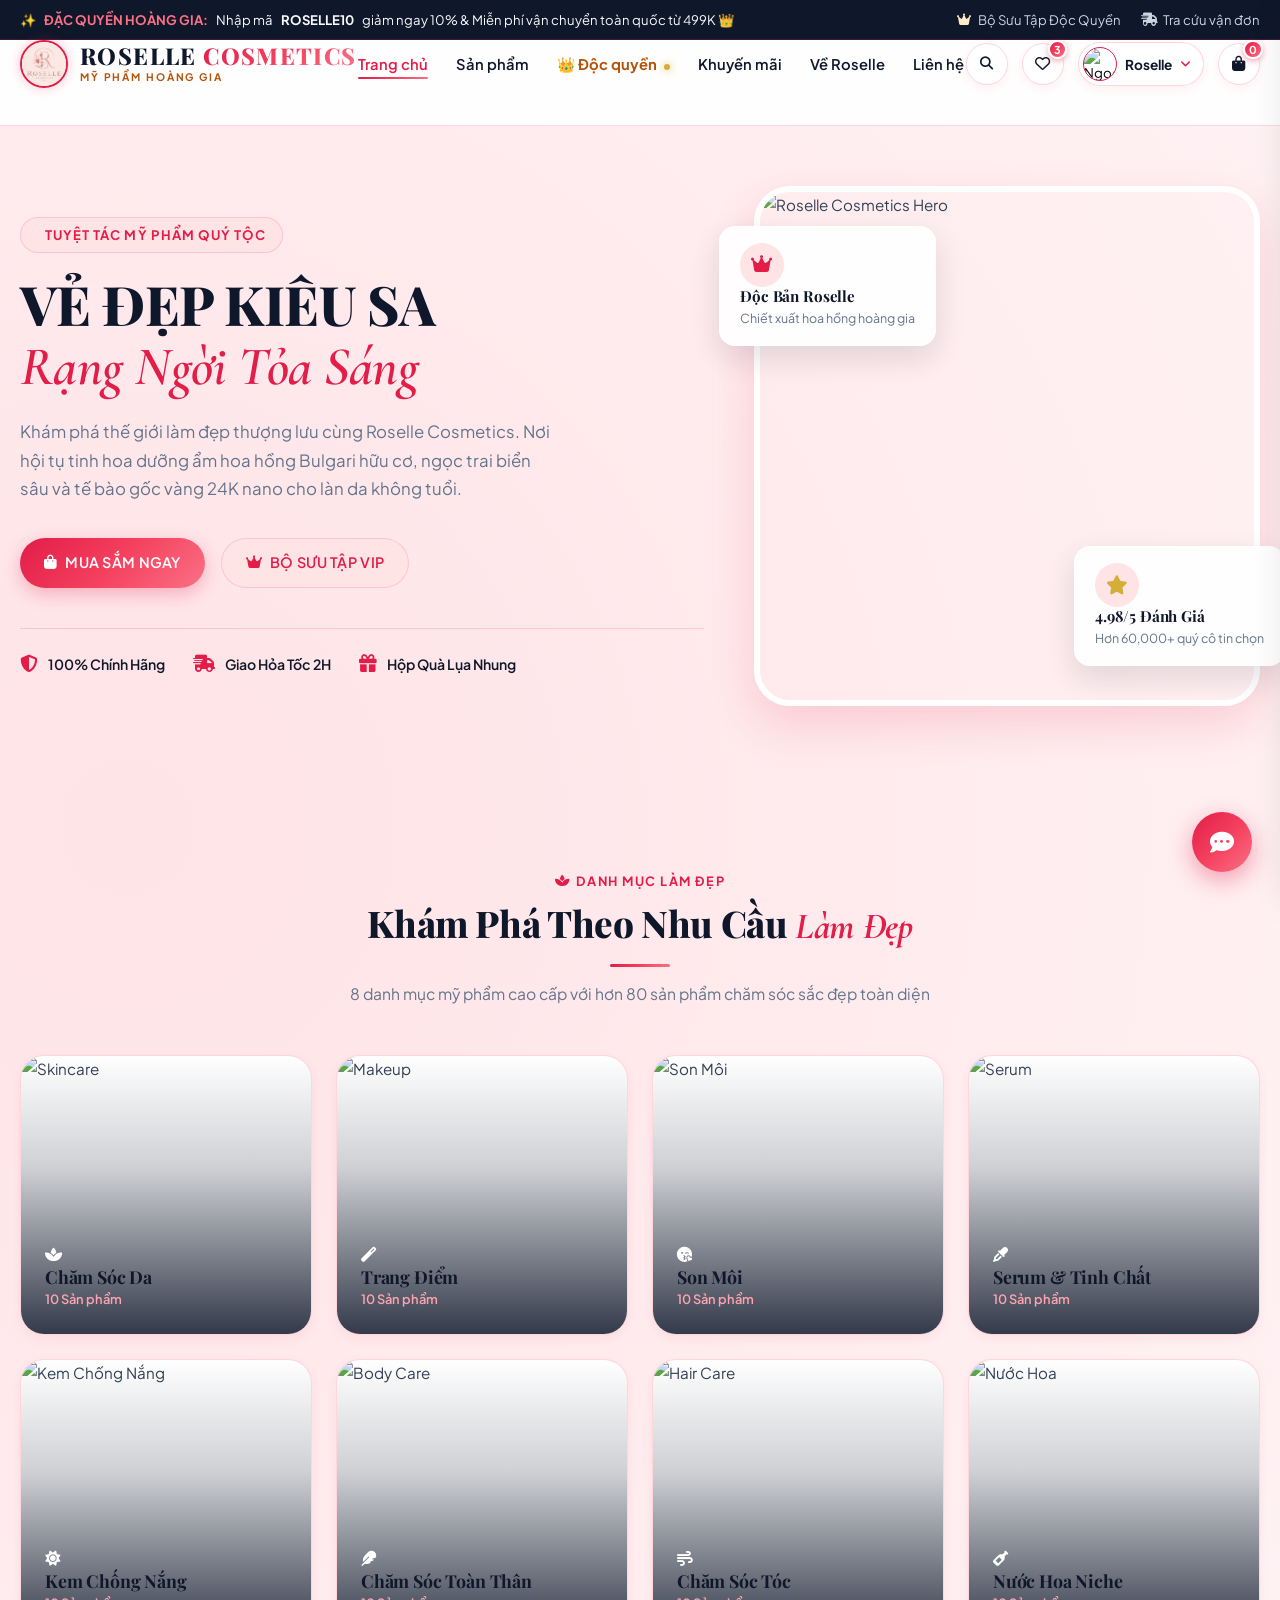
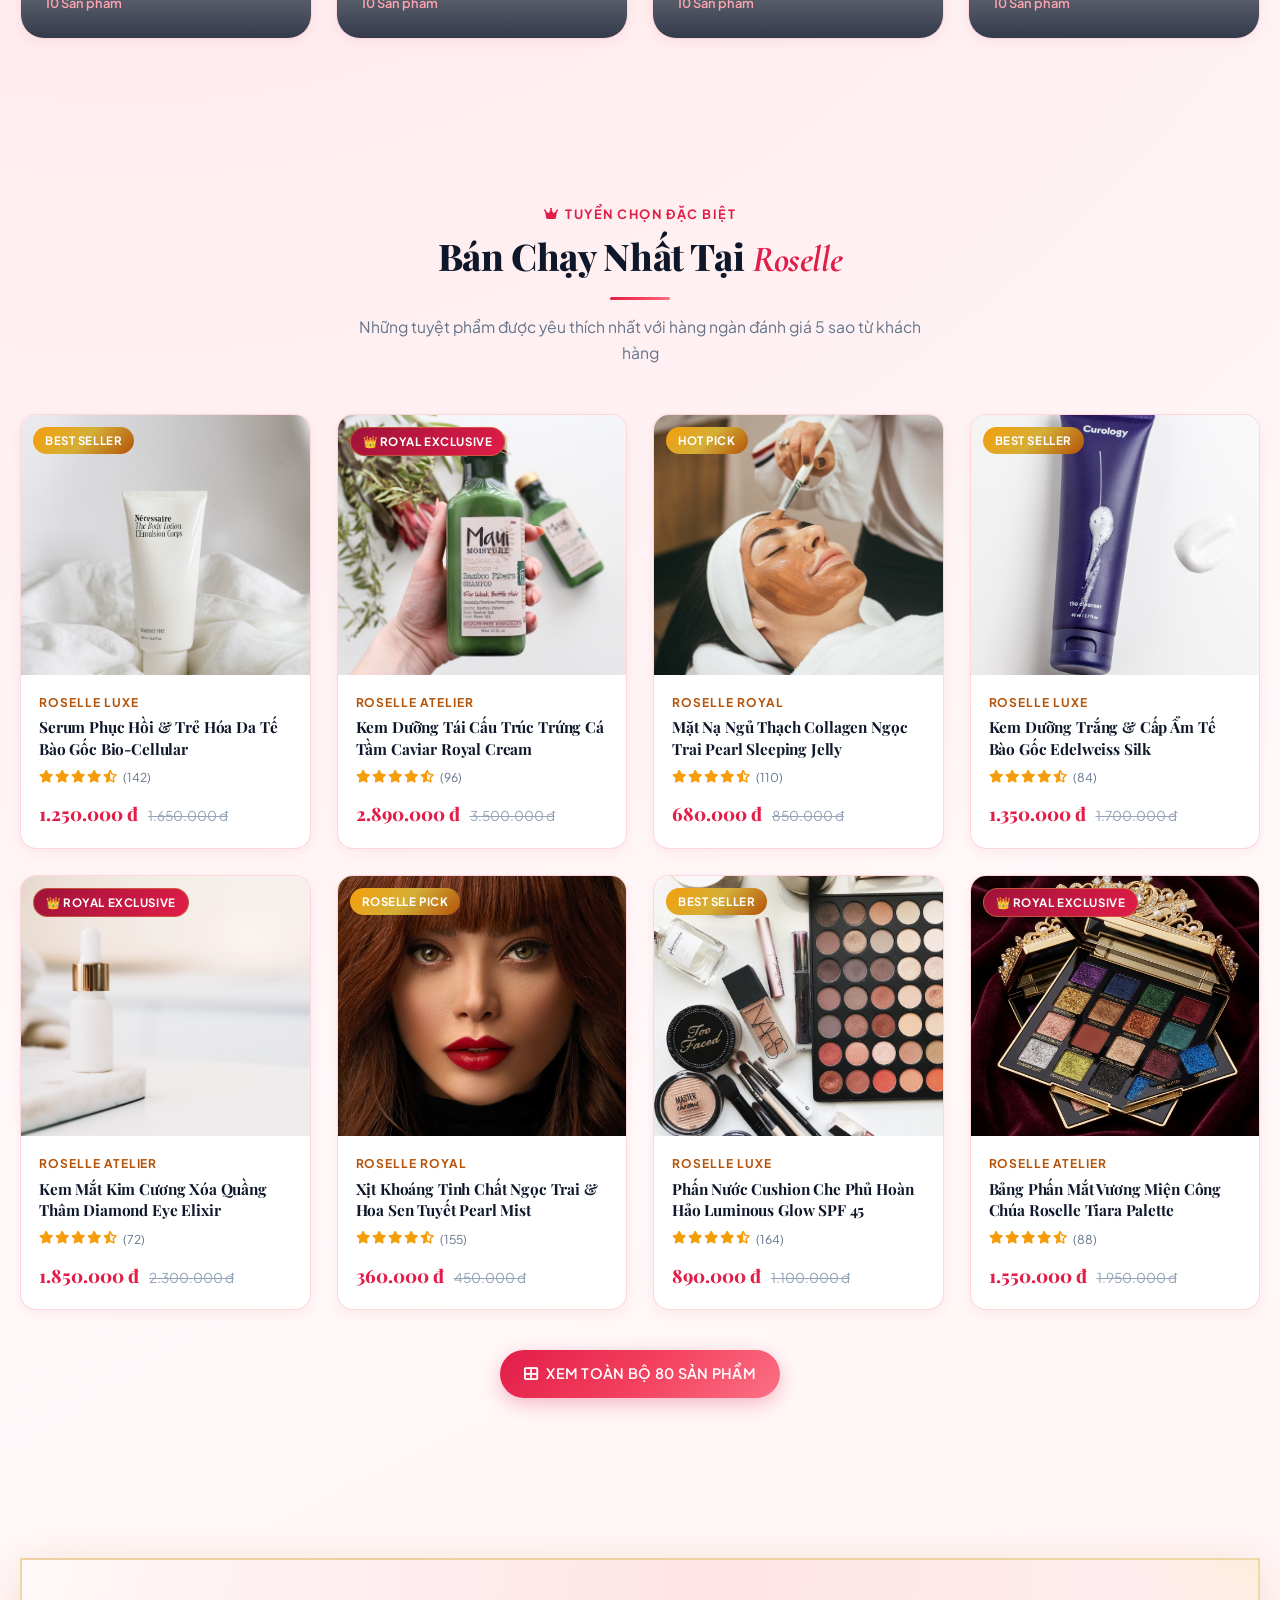
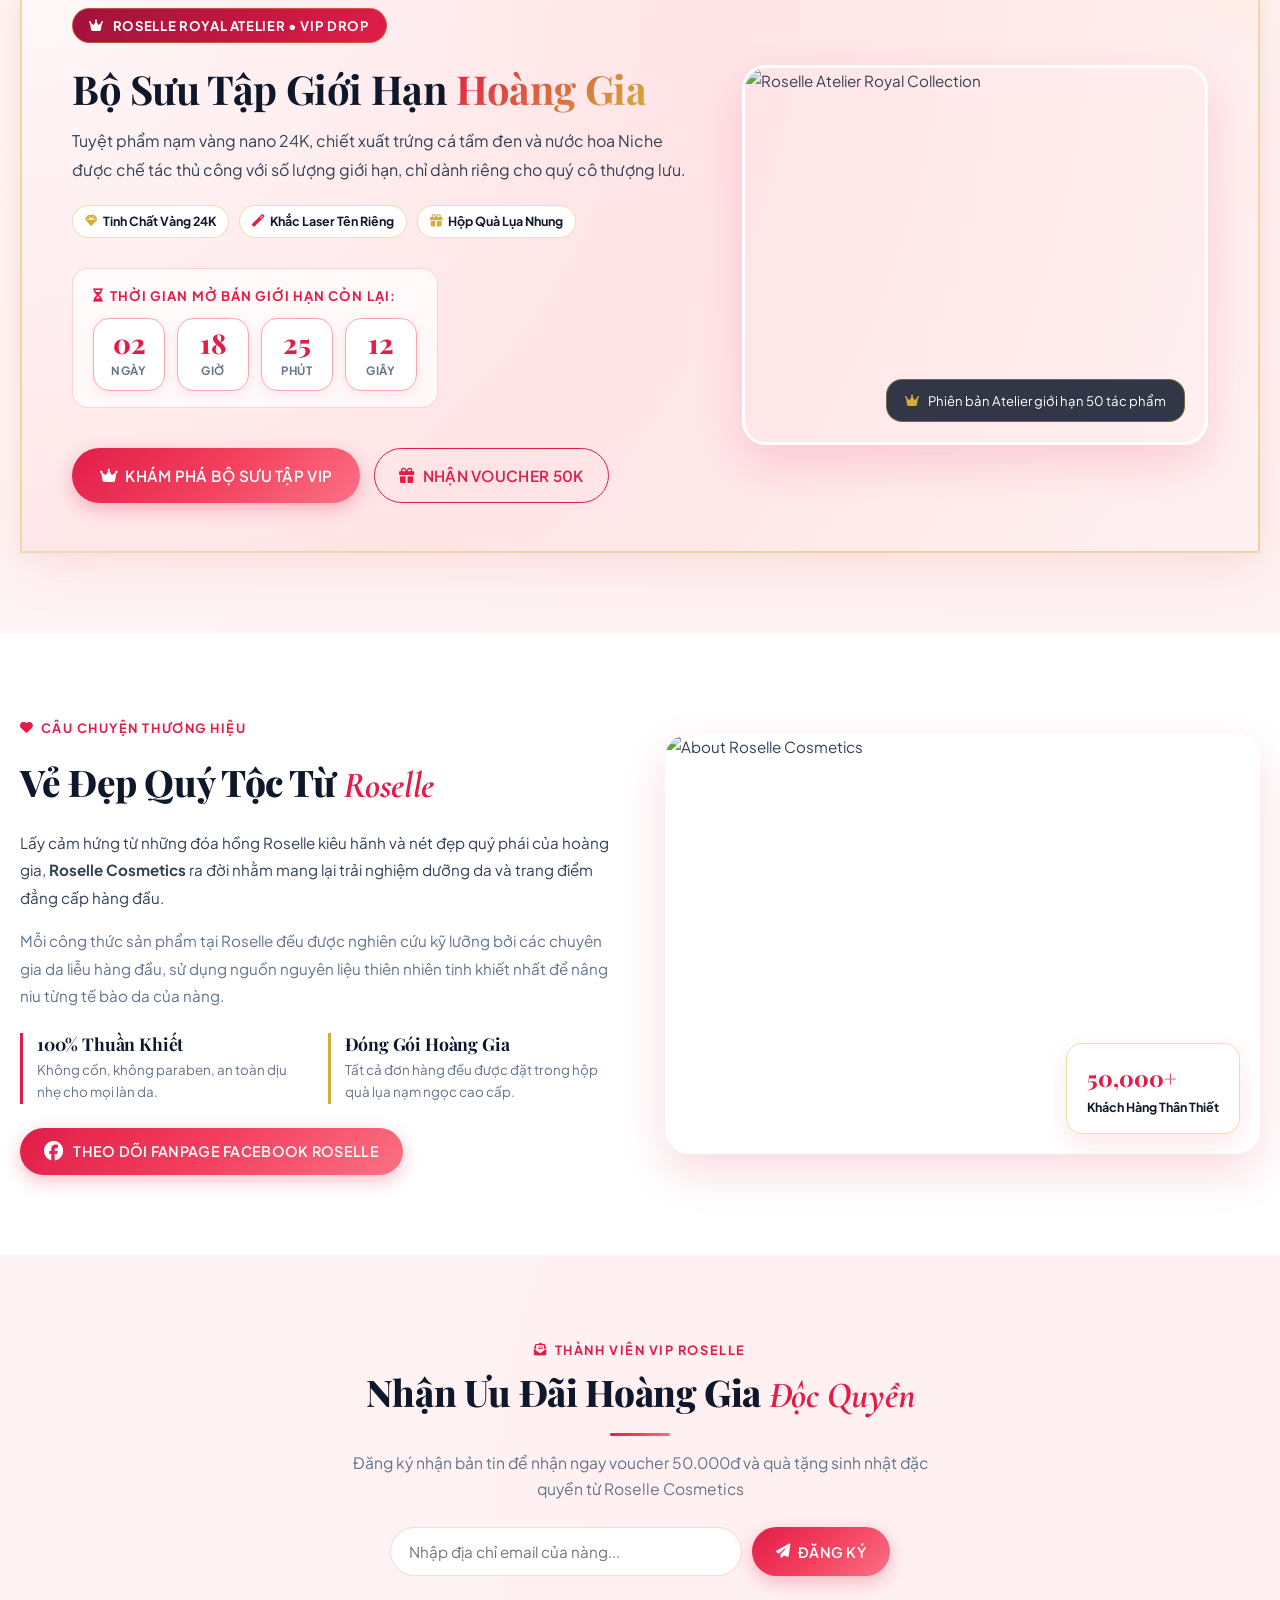
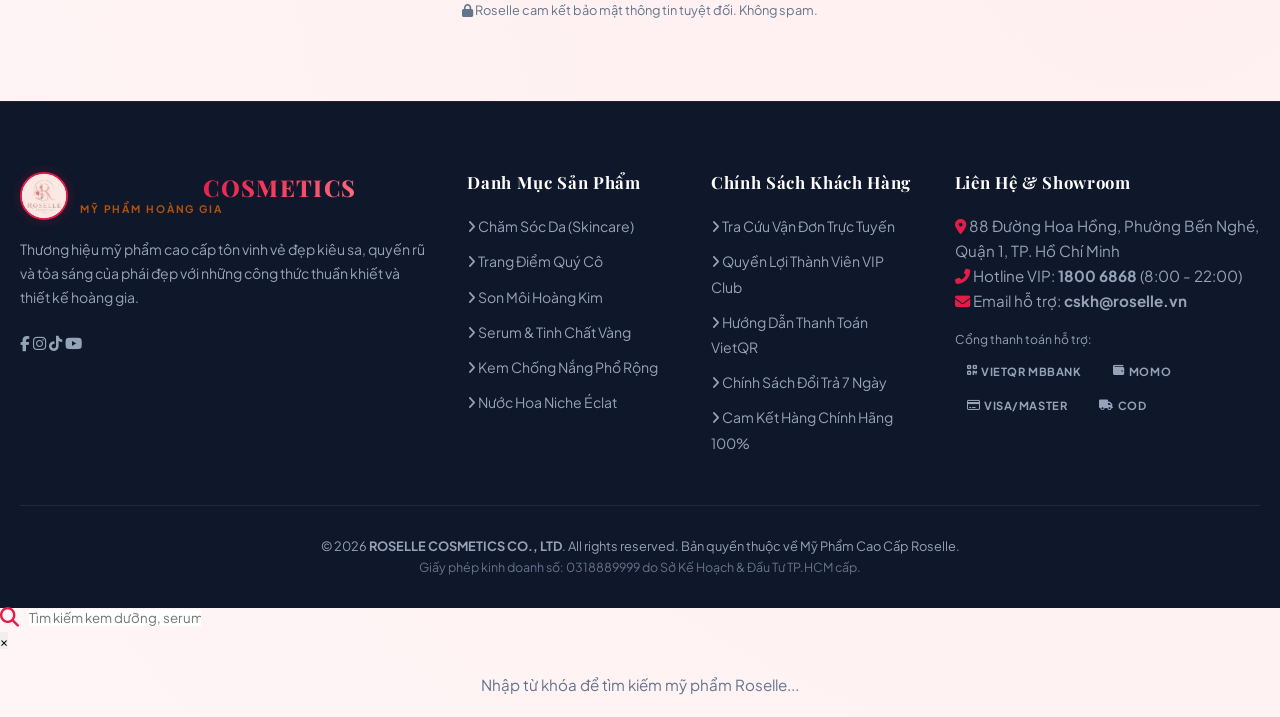
==== commit 29845ca8: "123" ====
--- a/index.html
+++ b/index.html
@@ -55,8 +55,8 @@
             </a>
           </li>
           <li class="nav-item"><a href="products.html?category=all" class="nav-link">Khuyến mãi</a></li>
-          <li class="nav-item"><a href="#aboutSection" class="nav-link">Về Roselle</a></li>
-          <li class="nav-item"><a href="#contactSection" class="nav-link">Liên hệ</a></li>
+          <li class="nav-item"><a href="about.html" class="nav-link">Về Roselle</a></li>
+          <li class="nav-item"><a href="contact.html" class="nav-link">Liên hệ</a></li>
         </ul>
 
         <!-- Right Header Actions -->
@@ -416,8 +416,8 @@
             <li><a href="account.html#trackingTab"><i class="fas fa-angle-right"></i> Tra Cứu Vận Đơn Trực Tuyến</a></li>
             <li><a href="exclusive.html"><i class="fas fa-angle-right"></i> Quyền Lợi Thành Viên VIP Club</a></li>
             <li><a href="checkout.html"><i class="fas fa-angle-right"></i> Hướng Dẫn Thanh Toán VietQR</a></li>
-            <li><a href="index.html#aboutSection"><i class="fas fa-angle-right"></i> Chính Sách Đổi Trả 7 Ngày</a></li>
-            <li><a href="index.html#aboutSection"><i class="fas fa-angle-right"></i> Cam Kết Hàng Chính Hãng 100%</a></li>
+            <li><a href="about.html"><i class="fas fa-angle-right"></i> Chính Sách Đổi Trả 7 Ngày</a></li>
+            <li><a href="about.html"><i class="fas fa-angle-right"></i> Cam Kết Hàng Chính Hãng 100%</a></li>
           </ul>
         </div>
 
--- a/style.css
+++ b/style.css
@@ -175,6 +175,74 @@
   padding: 0 20px;
 }
 
+/* Supporting layouts from the project brief */
+.content-page {
+  padding: 56px 0 80px;
+}
+
+.content-page-grid {
+  display: grid;
+  grid-template-columns: minmax(0, 1fr) 300px;
+  gap: 36px;
+  align-items: start;
+}
+
+.content-panel {
+  background: #FFFFFF;
+  border: 1px solid var(--border-subtle);
+  border-radius: var(--radius-lg);
+  padding: 30px;
+  box-shadow: var(--shadow-sm);
+}
+
+.content-panel + .content-panel { margin-top: 24px; }
+.content-panel h2, .content-panel h3 { margin-bottom: 14px; }
+.content-panel p { color: var(--text-main); margin-bottom: 16px; }
+.content-panel ul { padding-left: 20px; margin-bottom: 18px; }
+.content-panel li { margin-bottom: 8px; }
+.content-sidebar { position: sticky; top: calc(var(--header-height) + 20px); }
+.content-sidebar .sidebar-heading {
+  font-family: var(--font-heading);
+  font-size: 1.15rem;
+  color: var(--primary-noir);
+  padding-bottom: 12px;
+  border-bottom: 1px solid var(--border-subtle);
+  margin-bottom: 14px;
+}
+.sidebar-list { list-style: none; padding: 0 !important; }
+.sidebar-list li { border-bottom: 1px solid var(--border-subtle); padding: 10px 0; }
+.sidebar-list a { color: var(--text-main); font-size: .88rem; }
+.sidebar-list a:hover { color: var(--rose-primary); }
+.article-list { display: grid; gap: 18px; }
+.article-card {
+  display: grid;
+  grid-template-columns: 190px 1fr;
+  gap: 20px;
+  padding-bottom: 18px;
+  border-bottom: 1px solid var(--border-subtle);
+}
+.article-card img { width: 190px; height: 135px; object-fit: cover; border-radius: var(--radius-md); }
+.article-card h3 { font-size: 1.2rem; margin: 4px 0 8px; }
+.article-card p { font-size: .88rem; margin-bottom: 10px; }
+.article-meta { color: var(--text-muted); font-size: .78rem; }
+.about-intro { display: grid; grid-template-columns: .9fr 1.1fr; gap: 30px; align-items: center; }
+.about-intro img { width: 100%; height: 360px; object-fit: cover; border-radius: var(--radius-md); }
+.contact-layout { display: grid; grid-template-columns: .85fr 1.15fr; gap: 30px; }
+.contact-info { display: grid; gap: 14px; }
+.contact-info-item { display: flex; gap: 12px; align-items: flex-start; }
+.contact-info-item i { color: var(--rose-primary); width: 20px; margin-top: 4px; }
+.map-frame { width: 100%; min-height: 270px; border: 0; border-radius: var(--radius-md); margin-top: 24px; }
+.form-actions { display: flex; justify-content: flex-end; margin-top: 8px; }
+.comment-box { border-top: 1px solid var(--border-subtle); margin-top: 28px; padding-top: 24px; }
+
+@media (max-width: 760px) {
+  .content-page-grid, .about-intro, .contact-layout { grid-template-columns: 1fr; }
+  .content-sidebar { position: static; }
+  .article-card { grid-template-columns: 1fr; }
+  .article-card img { width: 100%; height: 190px; }
+  .content-panel { padding: 22px; }
+}
+
 /* --------------------------------------------------------------------------
    3. ATOMIC COMPONENTS & BUTTONS
    -------------------------------------------------------------------------- */
@@ -3001,3 +3069,154 @@
     grid-template-columns: 1fr;
   }
 }
+
+/* --------------------------------------------------------------------------
+   21. RESPONSIVE SYSTEM - DESKTOP, TABLET & MOBILE
+   -------------------------------------------------------------------------- */
+@media (max-width: 1100px) {
+  :root {
+    --container-width: 100%;
+  }
+
+  .container {
+    padding-left: 24px;
+    padding-right: 24px;
+  }
+
+  .nav-menu { gap: 18px; }
+  .hero-grid { gap: 32px; }
+  .hero-title { font-size: clamp(2.5rem, 5vw, 3.4rem); }
+  .hero-main-img { height: 460px; }
+  .hero-floating-card.card-1 { left: -15px; }
+  .hero-floating-card.card-2 { right: -15px; }
+  .product-detail-layout { gap: 32px; padding: 28px; }
+  .checkout-layout { grid-template-columns: minmax(0, 1fr) 360px; }
+}
+
+@media (max-width: 900px) {
+  .topbar { height: auto; min-height: var(--topbar-height); padding: 8px 0; }
+  .topbar-content { gap: 8px; }
+  .topbar-message { min-width: 0; }
+  .topbar-message strong { white-space: nowrap; }
+  .topbar-links { display: none; }
+
+  .navbar { min-height: var(--header-height); }
+  .nav-menu { gap: 14px; }
+  .nav-link { font-size: 0.84rem; }
+  .logo-brand-name { font-size: 1.25rem; }
+  .logo-tagline { font-size: 0.58rem; }
+
+  .hero-grid,
+  .product-detail-layout,
+  .checkout-layout,
+  .account-layout,
+  .catalog-layout { grid-template-columns: 1fr; }
+
+  .hero-content { text-align: center; }
+  .hero-desc { margin-left: auto; margin-right: auto; }
+  .hero-btns, .hero-features { justify-content: center; }
+  .hero-image-wrapper { max-width: 680px; width: 100%; margin: 0 auto; }
+  .filter-sidebar, .account-sidebar { position: static; }
+  .checkout-layout { gap: 24px; }
+  .checkout-summary { order: -1; }
+  .content-page-grid { grid-template-columns: 1fr; }
+  .content-sidebar { position: static; }
+}
+
+@media (max-width: 768px) {
+  body { font-size: 0.9rem; }
+  .container { padding-left: 16px; padding-right: 16px; }
+  .section-padding, .content-page { padding-top: 48px; padding-bottom: 56px; }
+
+  .header { height: auto; min-height: var(--header-height); }
+  .navbar { position: relative; min-height: var(--header-height); }
+  .logo { gap: 8px; }
+  .logo-img-wrap { width: 40px; height: 40px; }
+  .logo-brand-name { font-size: 1.08rem; letter-spacing: 0.03em; }
+  .logo-tagline { font-size: 0.5rem; letter-spacing: 0.12em; }
+  .nav-actions { gap: 8px; }
+  .nav-actions .action-btn:nth-child(-n+2) { display: none; }
+  .hamburger { display: flex; align-items: center; justify-content: center; width: 38px; height: 38px; }
+
+  .nav-menu {
+    top: 100%;
+    left: -16px;
+    width: calc(100% + 32px);
+    gap: 0;
+    padding: 8px 16px 14px;
+    border-top: 1px solid var(--border-subtle);
+  }
+  .nav-menu .nav-item { width: 100%; }
+  .nav-menu .nav-link { display: block; padding: 11px 4px; font-size: 0.92rem; }
+  .nav-menu .nav-link::after { bottom: 5px; }
+
+  .hero { padding: 42px 0 56px; }
+  .hero-title { font-size: clamp(2.15rem, 10vw, 3rem); }
+  .hero-desc { font-size: 0.92rem; }
+  .hero-features { gap: 14px; flex-wrap: wrap; }
+  .hero-feat-item { font-size: 0.78rem; }
+  .hero-main-img { height: min(105vw, 440px); border-width: 4px; border-radius: 24px; }
+  .hero-floating-card { padding: 10px 12px; gap: 8px; }
+  .hero-floating-card.card-1 { top: 16px; left: 8px; }
+  .hero-floating-card.card-2 { right: 8px; bottom: 16px; }
+  .float-icon { width: 32px; height: 32px; font-size: 0.9rem; }
+  .float-text h5 { font-size: 0.76rem; }
+  .float-text p { font-size: 0.64rem; }
+
+  .section-header { margin-bottom: 30px; }
+  .section-title { font-size: clamp(1.8rem, 7vw, 2.3rem); }
+  .categories-grid { grid-template-columns: repeat(2, minmax(0, 1fr)); gap: 12px; }
+  .category-card { height: 210px; border-radius: var(--radius-md); }
+  .products-grid { grid-template-columns: repeat(2, minmax(0, 1fr)); gap: 12px; }
+  .product-card { min-width: 0; }
+  .product-info { padding: 12px; }
+  .product-title { font-size: 0.84rem; min-height: 38px; }
+  .product-price { font-size: 1rem; }
+  .product-old-price { font-size: 0.72rem; }
+  .product-quick-add { display: none; }
+
+  .page-banner { padding: 42px 0; }
+  .page-banner h1 { font-size: clamp(1.8rem, 8vw, 2.5rem); line-height: 1.15; }
+  .catalog-header-bar { align-items: stretch; flex-direction: column; gap: 12px; padding: 14px 16px; }
+  .catalog-sort-select { width: 100%; }
+  .product-detail-layout, .product-tabs-wrapper { padding: 18px; border-radius: var(--radius-md); }
+  .detail-main-img-box { height: min(100vw, 420px); }
+  .detail-title { font-size: clamp(1.5rem, 7vw, 2rem); }
+  .detail-current-price { font-size: 1.65rem; }
+  .detail-actions-box { flex-wrap: wrap; }
+  .detail-actions-box .btn { flex: 1 1 180px; }
+  .tabs-nav { gap: 4px; overflow-x: auto; }
+  .tab-btn { white-space: nowrap; padding: 10px 12px; font-size: 0.82rem; }
+  .reviews-summary-card { grid-template-columns: 1fr; gap: 18px; }
+  .form-grid-2, .form-grid-3 { gap: 0; }
+  .vietqr-grid { gap: 16px; }
+  .footer-grid { gap: 28px; }
+
+  .content-panel { padding: 20px; border-radius: var(--radius-md); }
+  .about-intro img { height: min(72vw, 340px); }
+  .article-card { gap: 14px; }
+  .article-card img { height: min(55vw, 240px); }
+  .map-frame { min-height: 220px; }
+}
+
+@media (max-width: 480px) {
+  .topbar-message { font-size: 0.7rem; line-height: 1.35; }
+  .logo-text-box { max-width: 155px; }
+  .logo-brand-name { font-size: 0.96rem; }
+  .hero-btns { flex-direction: column; align-items: stretch; }
+  .hero-btns .btn { width: 100%; }
+  .hero-floating-card { transform: scale(0.86); transform-origin: center; }
+  .hero-floating-card.card-1 { left: -8px; }
+  .hero-floating-card.card-2 { right: -8px; }
+  .categories-grid, .products-grid { gap: 10px; }
+  .category-card { height: 175px; }
+  .category-name { font-size: 0.9rem; }
+  .category-count { font-size: 0.68rem; }
+  .product-brand { font-size: 0.64rem; }
+  .product-rating { font-size: 0.7rem; gap: 3px; }
+  .product-price-box { gap: 5px; flex-wrap: wrap; }
+  .detail-actions-box .quantity-control { width: 100%; justify-content: center; }
+  .checkout-section-card { padding: 18px; }
+  .form-control { padding: 11px 12px; }
+  .btn { padding: 11px 16px; font-size: 0.82rem; }
+}
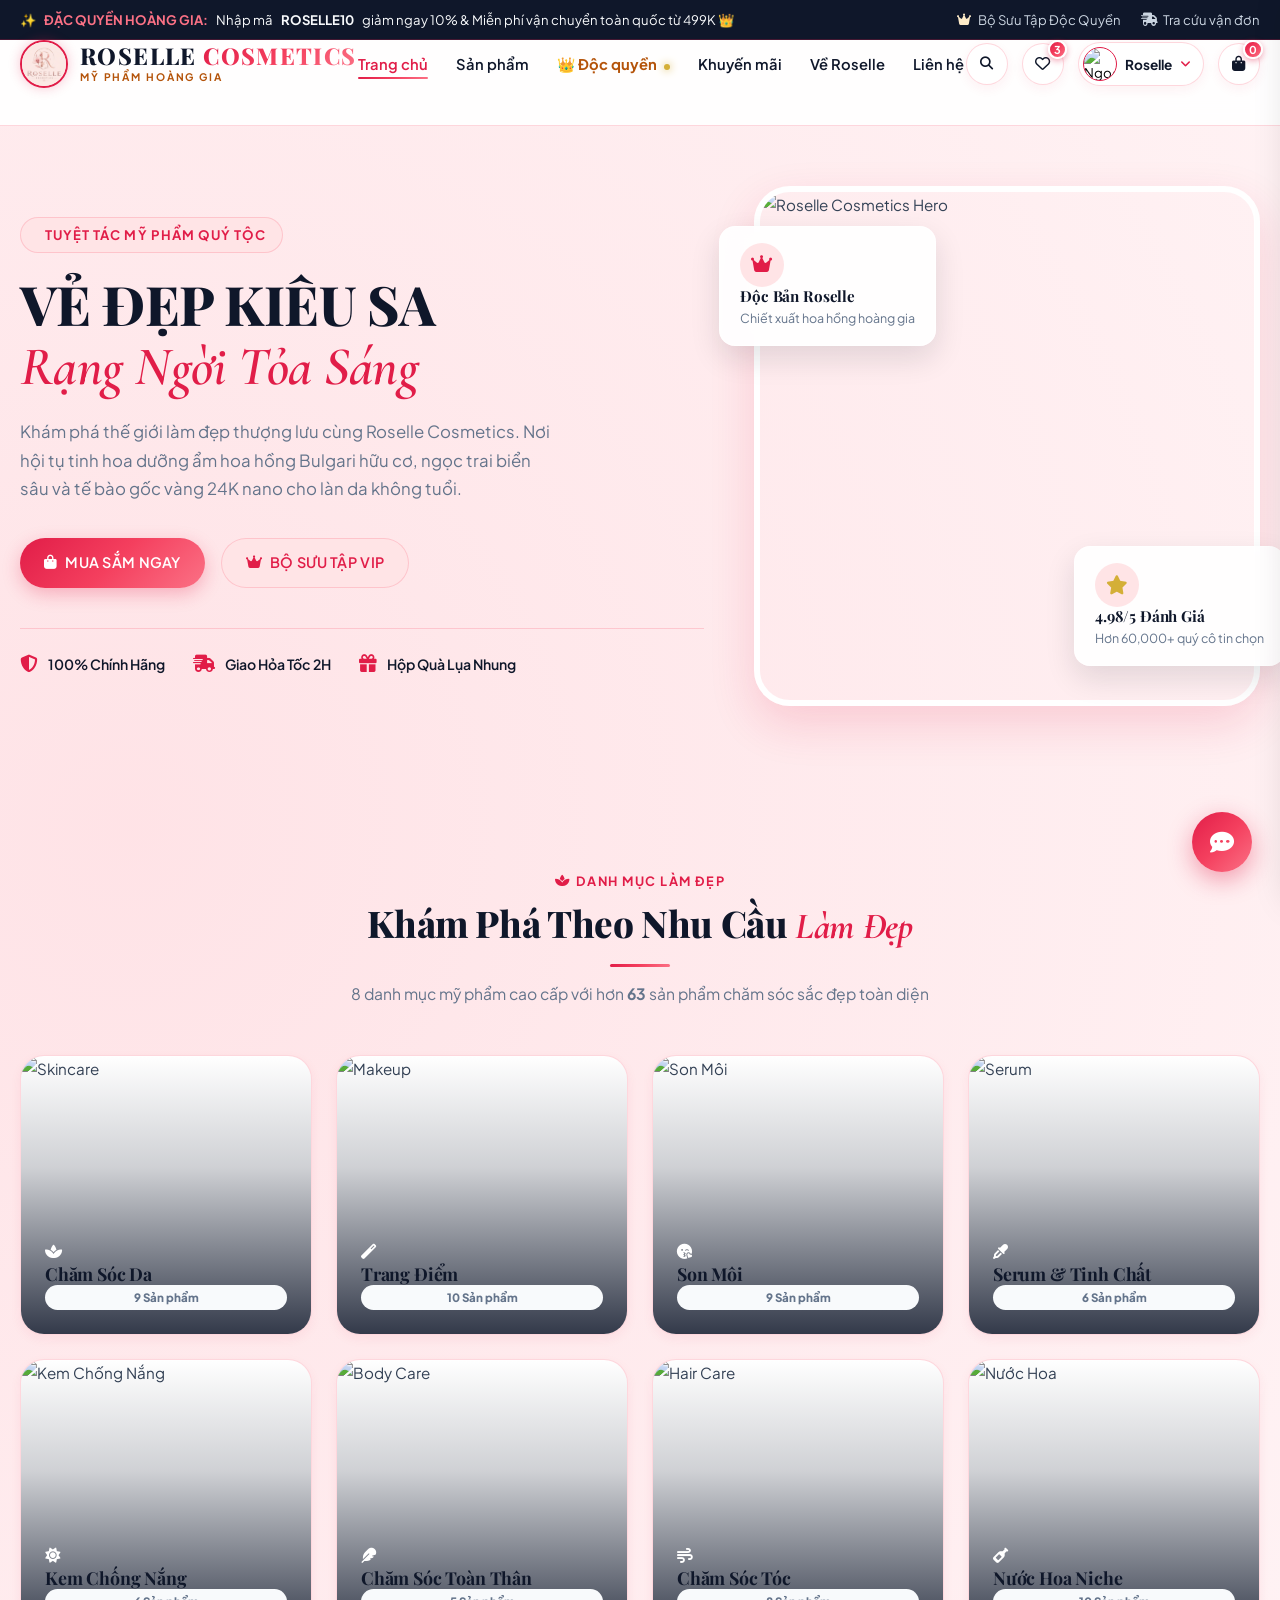
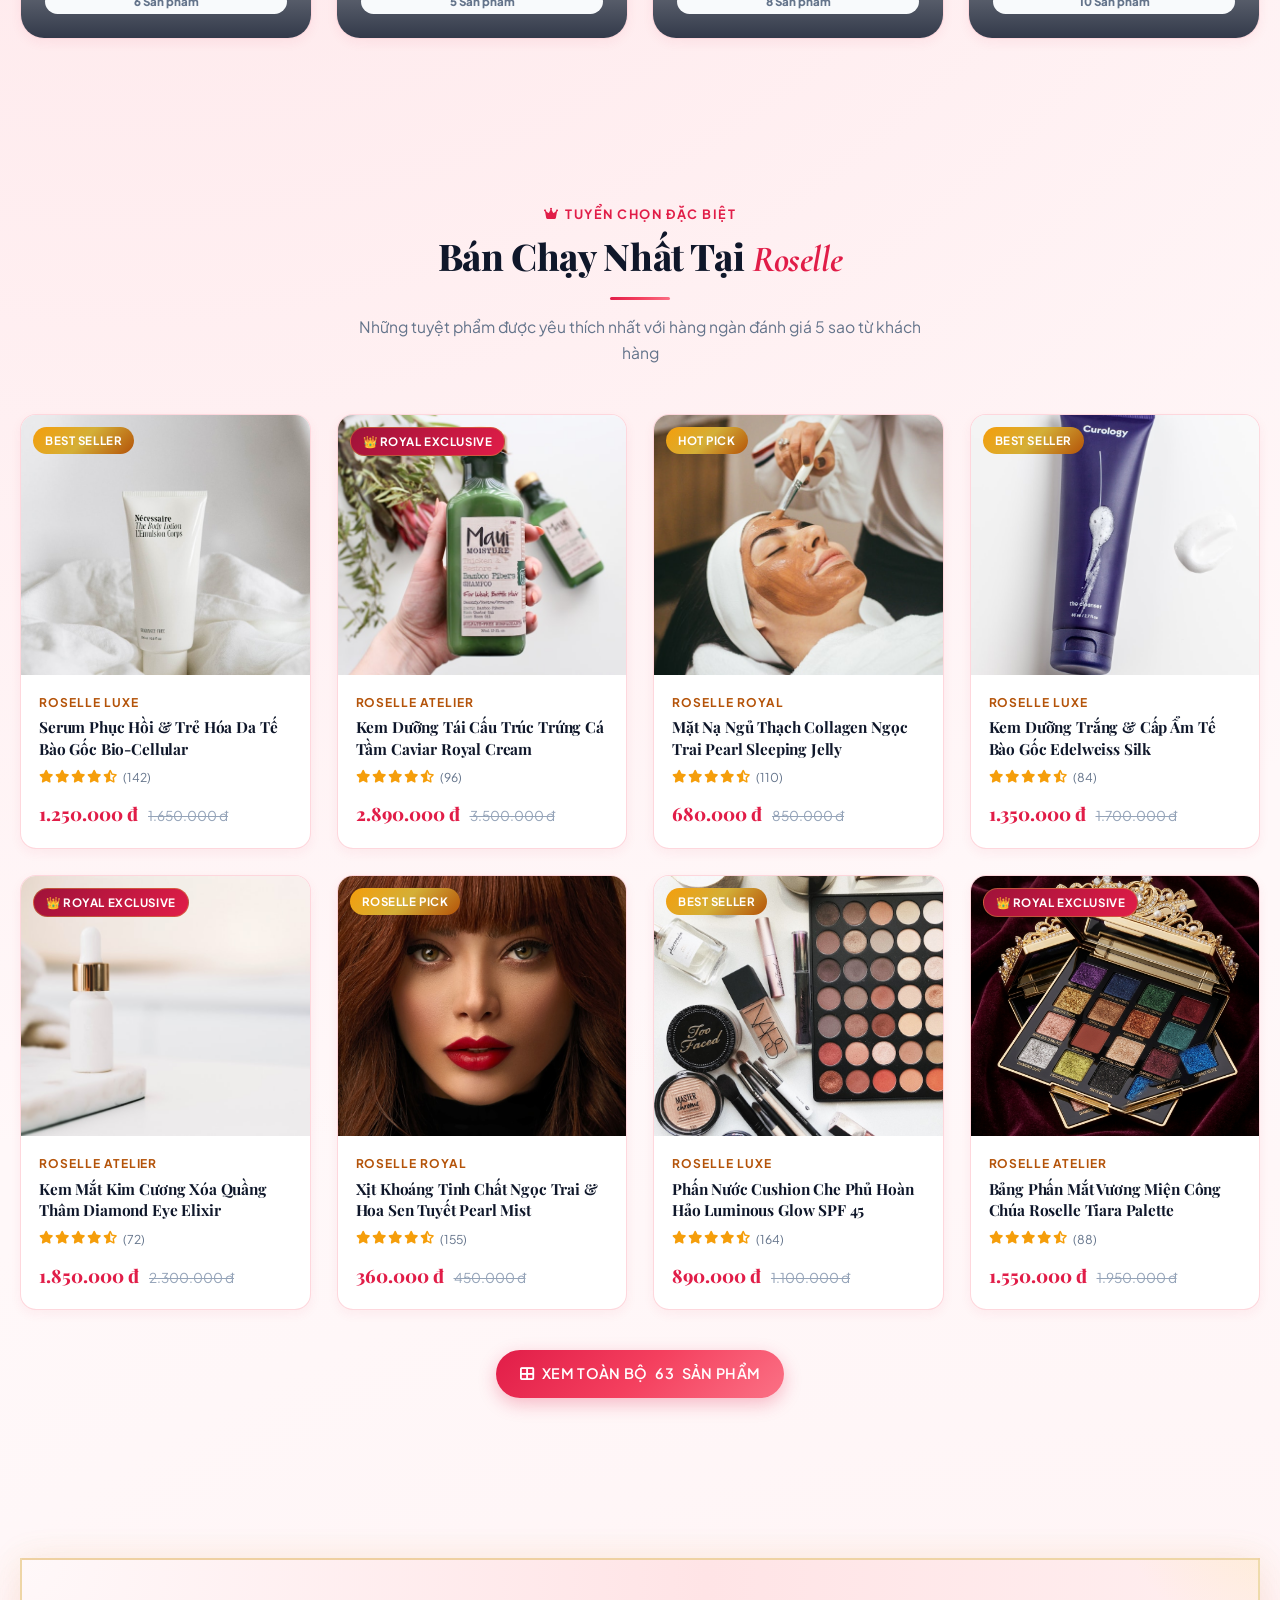
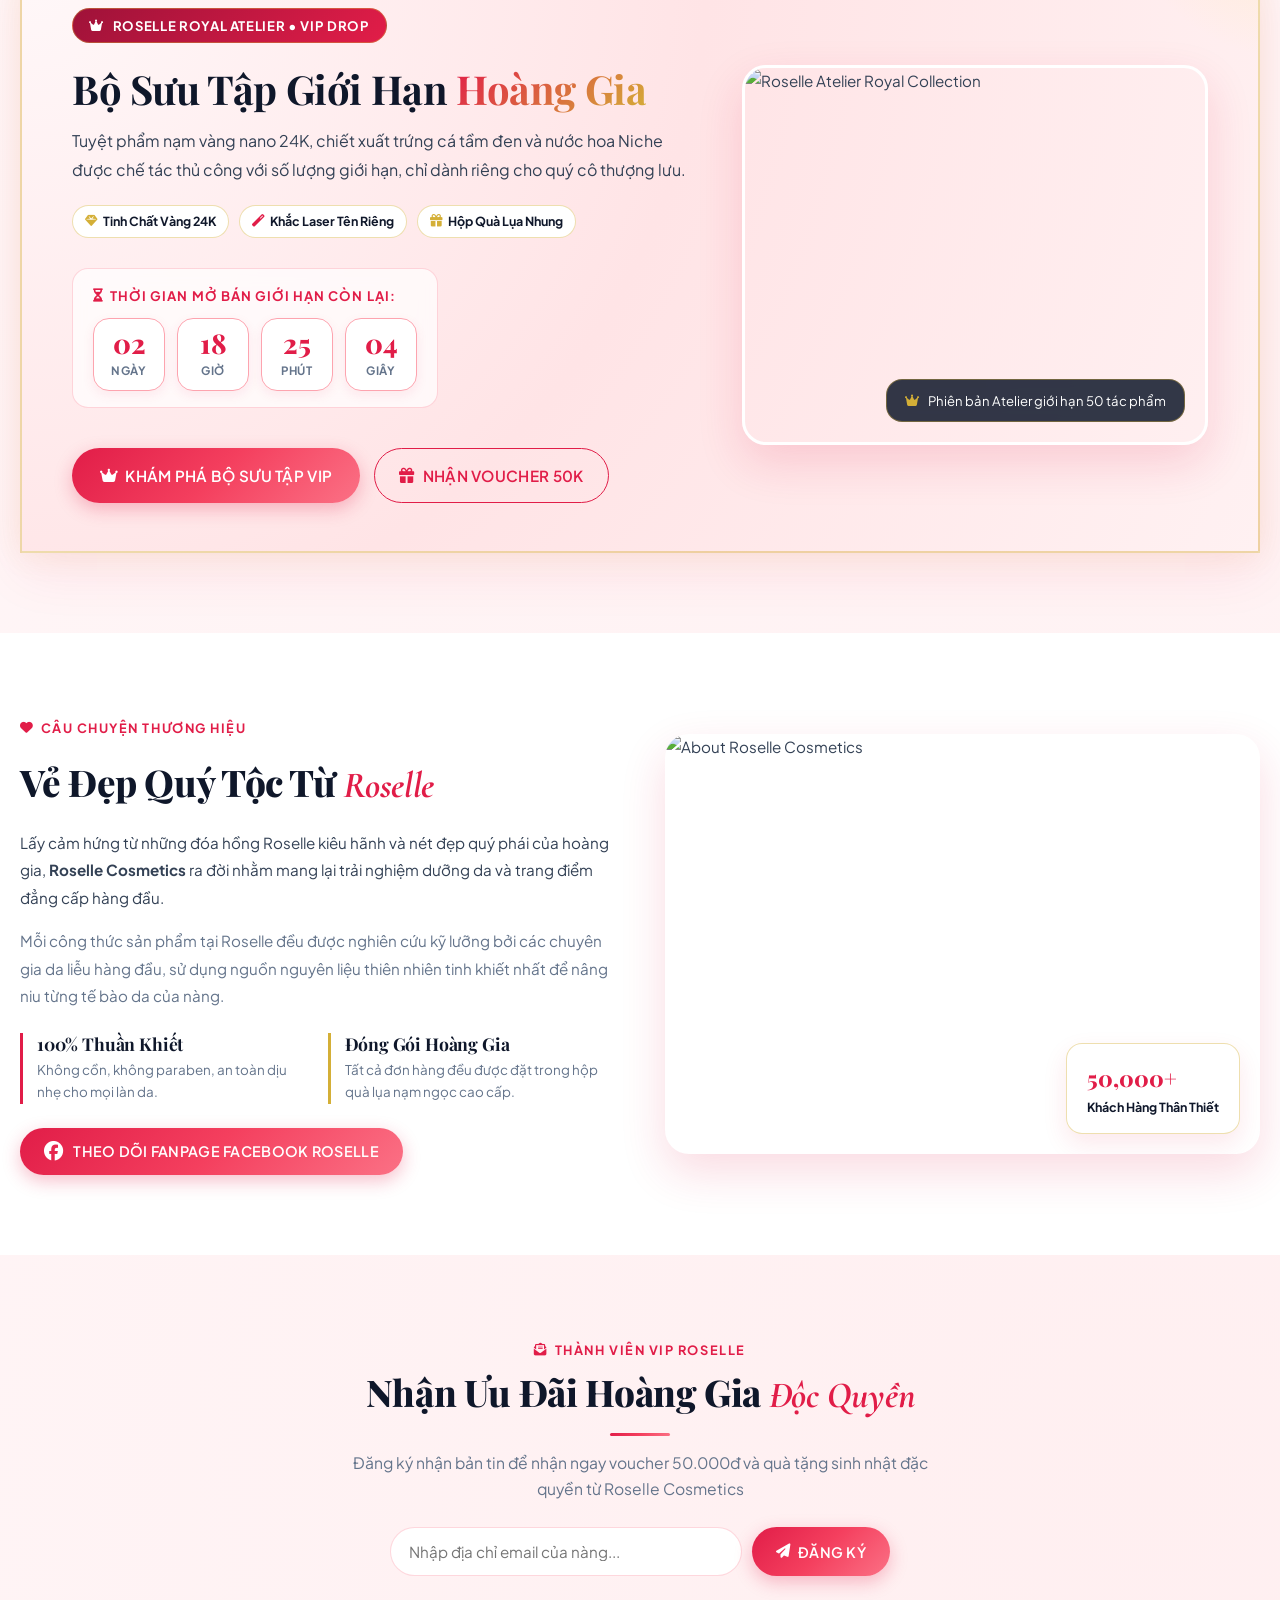
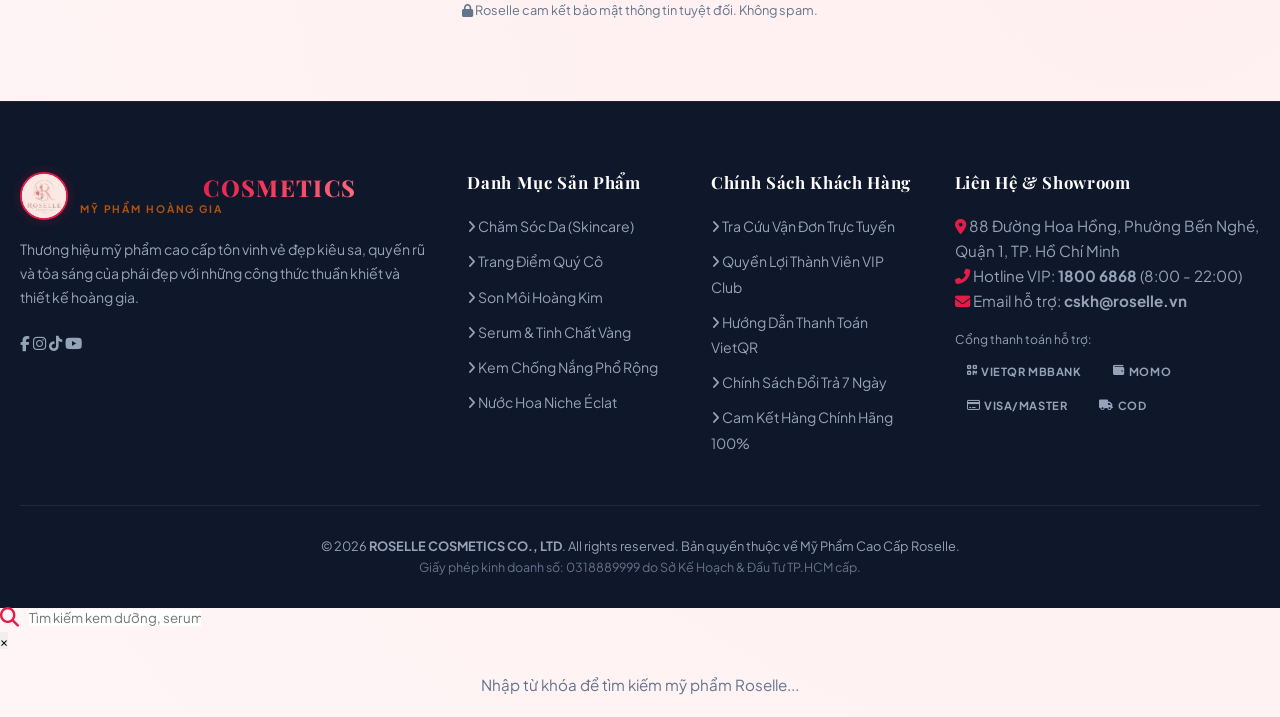
==== commit 42c74a12: "123" ====
--- a/index.html
+++ b/index.html
@@ -147,7 +147,7 @@
         <span class="section-tag"><i class="fas fa-spa"></i> DANH MỤC LÀM ĐẸP</span>
         <h2 class="section-title">Khám Phá Theo Nhu Cầu <span>Làm Đẹp</span></h2>
         <div class="title-line"></div>
-        <p class="section-subtitle">8 danh mục mỹ phẩm cao cấp với hơn 80 sản phẩm chăm sóc sắc đẹp toàn diện</p>
+        <p class="section-subtitle">8 danh mục mỹ phẩm cao cấp với hơn <strong id="homeProductTotal">0</strong> sản phẩm chăm sóc sắc đẹp toàn diện</p>
       </div>
 
       <div class="categories-grid">
@@ -157,7 +157,7 @@
           <div class="category-overlay">
             <div class="category-icon"><i class="fas fa-spa"></i></div>
             <h3 class="category-name">Chăm Sóc Da</h3>
-            <span class="category-count">10 Sản phẩm</span>
+            <span class="category-count" data-home-category-count="skincare">0 Sản phẩm</span>
           </div>
         </a>
 
@@ -167,7 +167,7 @@
           <div class="category-overlay">
             <div class="category-icon"><i class="fas fa-magic"></i></div>
             <h3 class="category-name">Trang Điểm</h3>
-            <span class="category-count">10 Sản phẩm</span>
+            <span class="category-count" data-home-category-count="makeup">0 Sản phẩm</span>
           </div>
         </a>
 
@@ -177,7 +177,7 @@
           <div class="category-overlay">
             <div class="category-icon"><i class="fas fa-kiss-wink-heart"></i></div>
             <h3 class="category-name">Son Môi</h3>
-            <span class="category-count">10 Sản phẩm</span>
+            <span class="category-count" data-home-category-count="son-moi">0 Sản phẩm</span>
           </div>
         </a>
 
@@ -187,7 +187,7 @@
           <div class="category-overlay">
             <div class="category-icon"><i class="fas fa-eye-dropper"></i></div>
             <h3 class="category-name">Serum & Tinh Chất</h3>
-            <span class="category-count">10 Sản phẩm</span>
+            <span class="category-count" data-home-category-count="serum">0 Sản phẩm</span>
           </div>
         </a>
 
@@ -197,7 +197,7 @@
           <div class="category-overlay">
             <div class="category-icon"><i class="fas fa-sun"></i></div>
             <h3 class="category-name">Kem Chống Nắng</h3>
-            <span class="category-count">10 Sản phẩm</span>
+            <span class="category-count" data-home-category-count="kem-chong-nang">0 Sản phẩm</span>
           </div>
         </a>
 
@@ -207,7 +207,7 @@
           <div class="category-overlay">
             <div class="category-icon"><i class="fas fa-feather"></i></div>
             <h3 class="category-name">Chăm Sóc Toàn Thân</h3>
-            <span class="category-count">10 Sản phẩm</span>
+            <span class="category-count" data-home-category-count="body-care">0 Sản phẩm</span>
           </div>
         </a>
 
@@ -217,7 +217,7 @@
           <div class="category-overlay">
             <div class="category-icon"><i class="fas fa-wind"></i></div>
             <h3 class="category-name">Chăm Sóc Tóc</h3>
-            <span class="category-count">10 Sản phẩm</span>
+            <span class="category-count" data-home-category-count="hair-care">0 Sản phẩm</span>
           </div>
         </a>
 
@@ -227,7 +227,7 @@
           <div class="category-overlay">
             <div class="category-icon"><i class="fas fa-wine-bottle"></i></div>
             <h3 class="category-name">Nước Hoa Niche</h3>
-            <span class="category-count">10 Sản phẩm</span>
+            <span class="category-count" data-home-category-count="nuoc-hoa">0 Sản phẩm</span>
           </div>
         </a>
       </div>
@@ -249,7 +249,7 @@
       </div>
 
       <div class="text-center" style="margin-top: 40px;">
-        <a href="products.html" class="btn btn-primary btn-lg"><i class="fas fa-th-large"></i> XEM TOÀN BỘ 80 SẢN PHẨM</a>
+        <a href="products.html" class="btn btn-primary btn-lg"><i class="fas fa-th-large"></i> XEM TOÀN BỘ <span id="homeCatalogCtaCount">0</span> SẢN PHẨM</a>
       </div>
     </div>
   </section>
--- a/style.css
+++ b/style.css
@@ -1001,7 +1001,7 @@
   margin-bottom: 4px;
 }
 
-.category-count {
+.catalog-category-count {
   font-size: 0.8rem;
   color: var(--rose-light);
   font-weight: 600;
@@ -1215,7 +1215,7 @@
   border-radius: var(--radius-lg);
   border: 1px solid var(--border-subtle);
   padding: 24px;
-  box-shadow: var(--shadow-sm);
+  box-shadow: 0 14px 36px rgba(190, 24, 93, 0.08);
   position: sticky;
   top: calc(var(--header-height) + 20px);
 }
@@ -1254,6 +1254,7 @@
   display: flex;
   justify-content: space-between;
   align-items: center;
+  min-height: 42px;
   padding: 8px 12px;
   border-radius: var(--radius-sm);
   font-size: 0.88rem;
@@ -1262,11 +1263,29 @@
   transition: all var(--transition-fast);
 }
 
+.category-count {
+  min-width: 28px;
+  padding: 3px 8px;
+  border-radius: 999px;
+  background: #F8FAFC;
+  color: var(--text-muted);
+  font-size: 0.72rem;
+  font-weight: 800;
+  text-align: center;
+  transition: all var(--transition-fast);
+}
+
 .category-filter-link:hover,
 .category-filter-link.active {
   background: var(--rose-soft);
   color: var(--rose-primary);
   font-weight: 700;
+}
+
+.category-filter-link:hover .catalog-category-count,
+.category-filter-link.active .catalog-category-count {
+  background: #FFFFFF;
+  color: var(--rose-primary);
 }
 
 .price-slider-wrap {
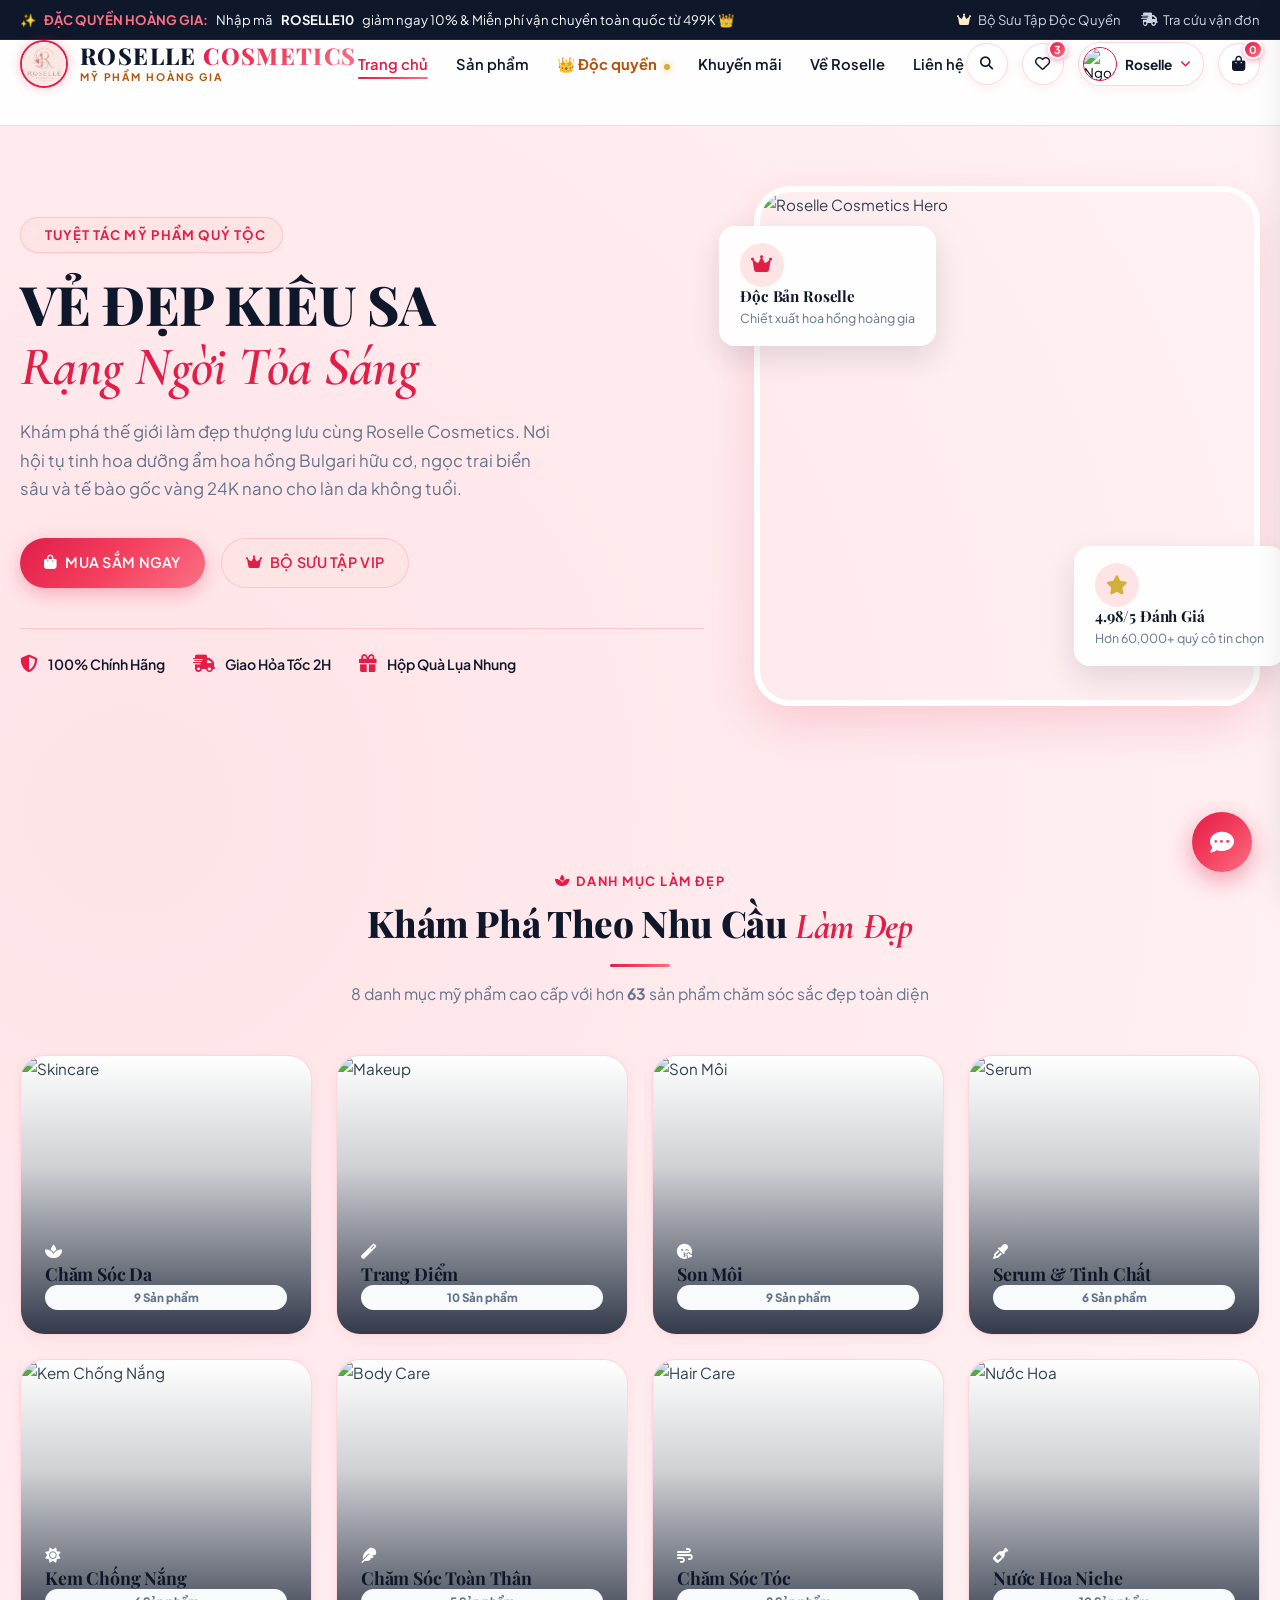
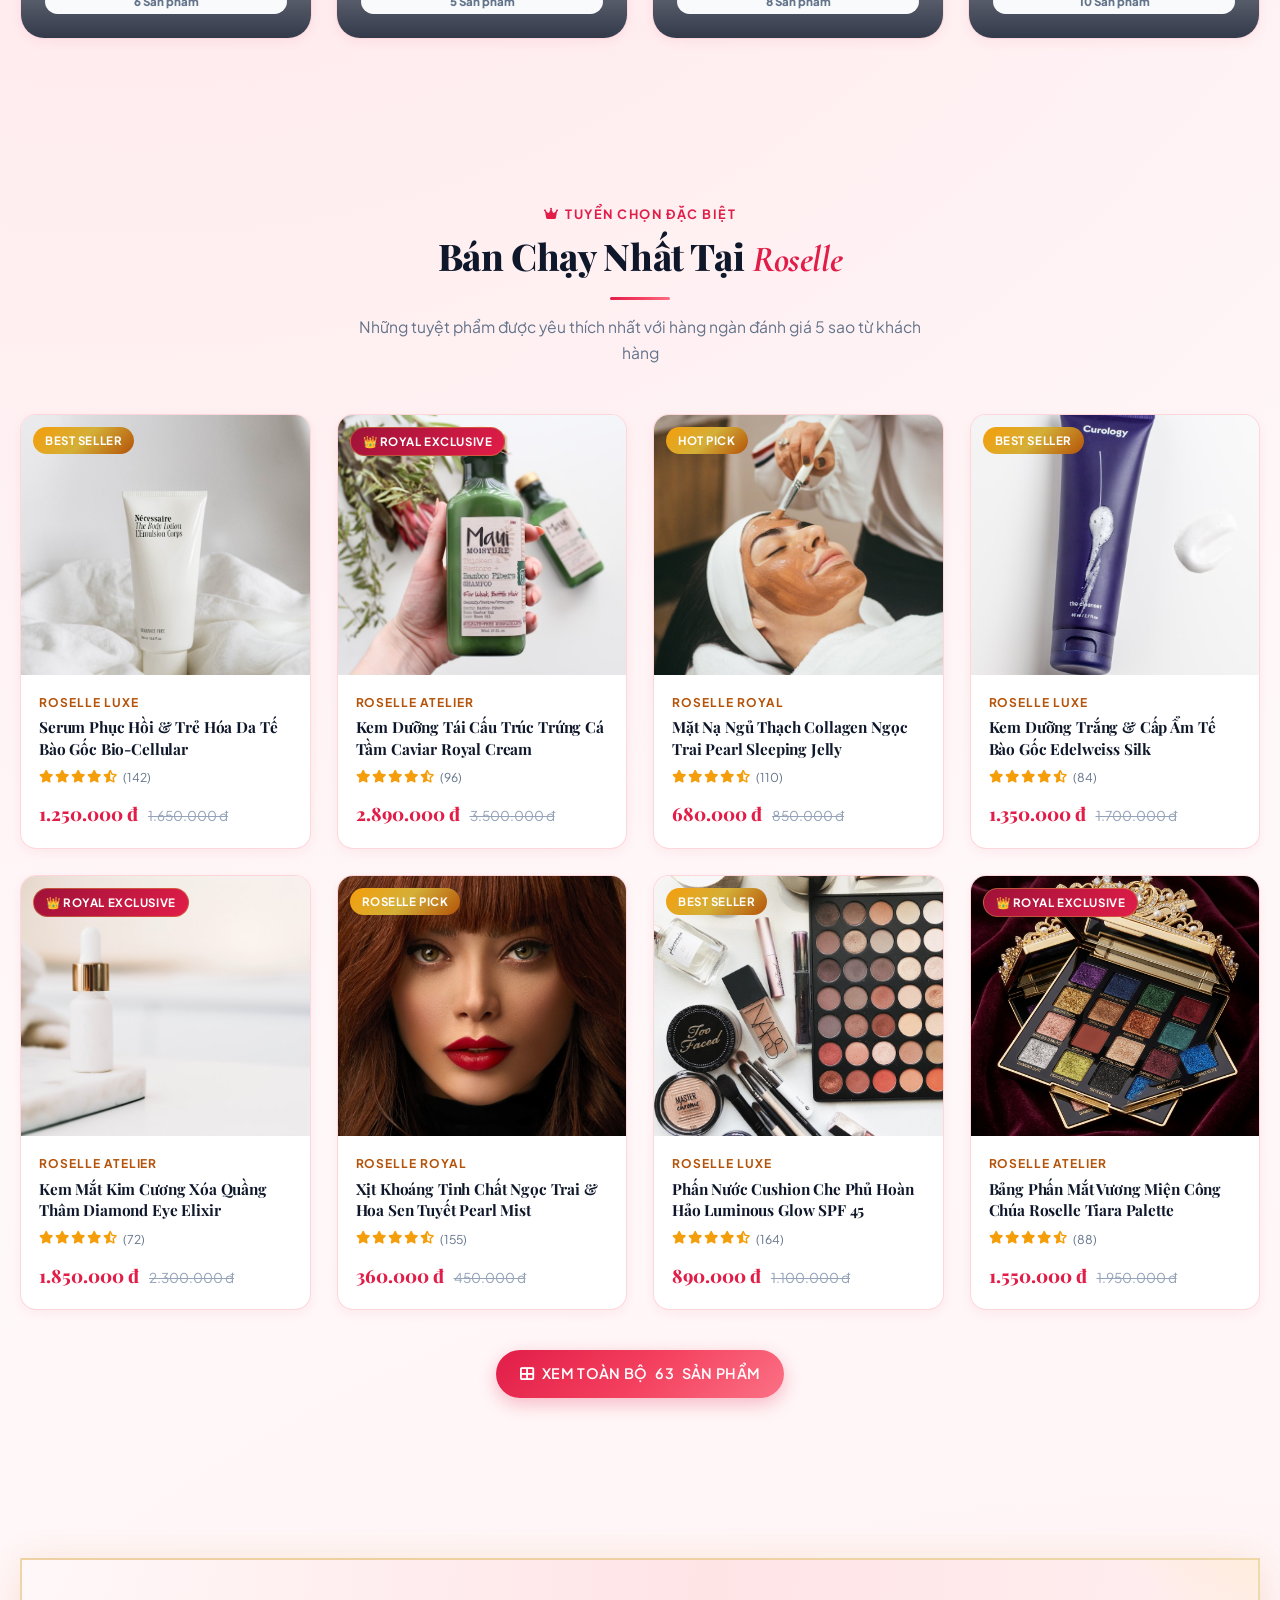
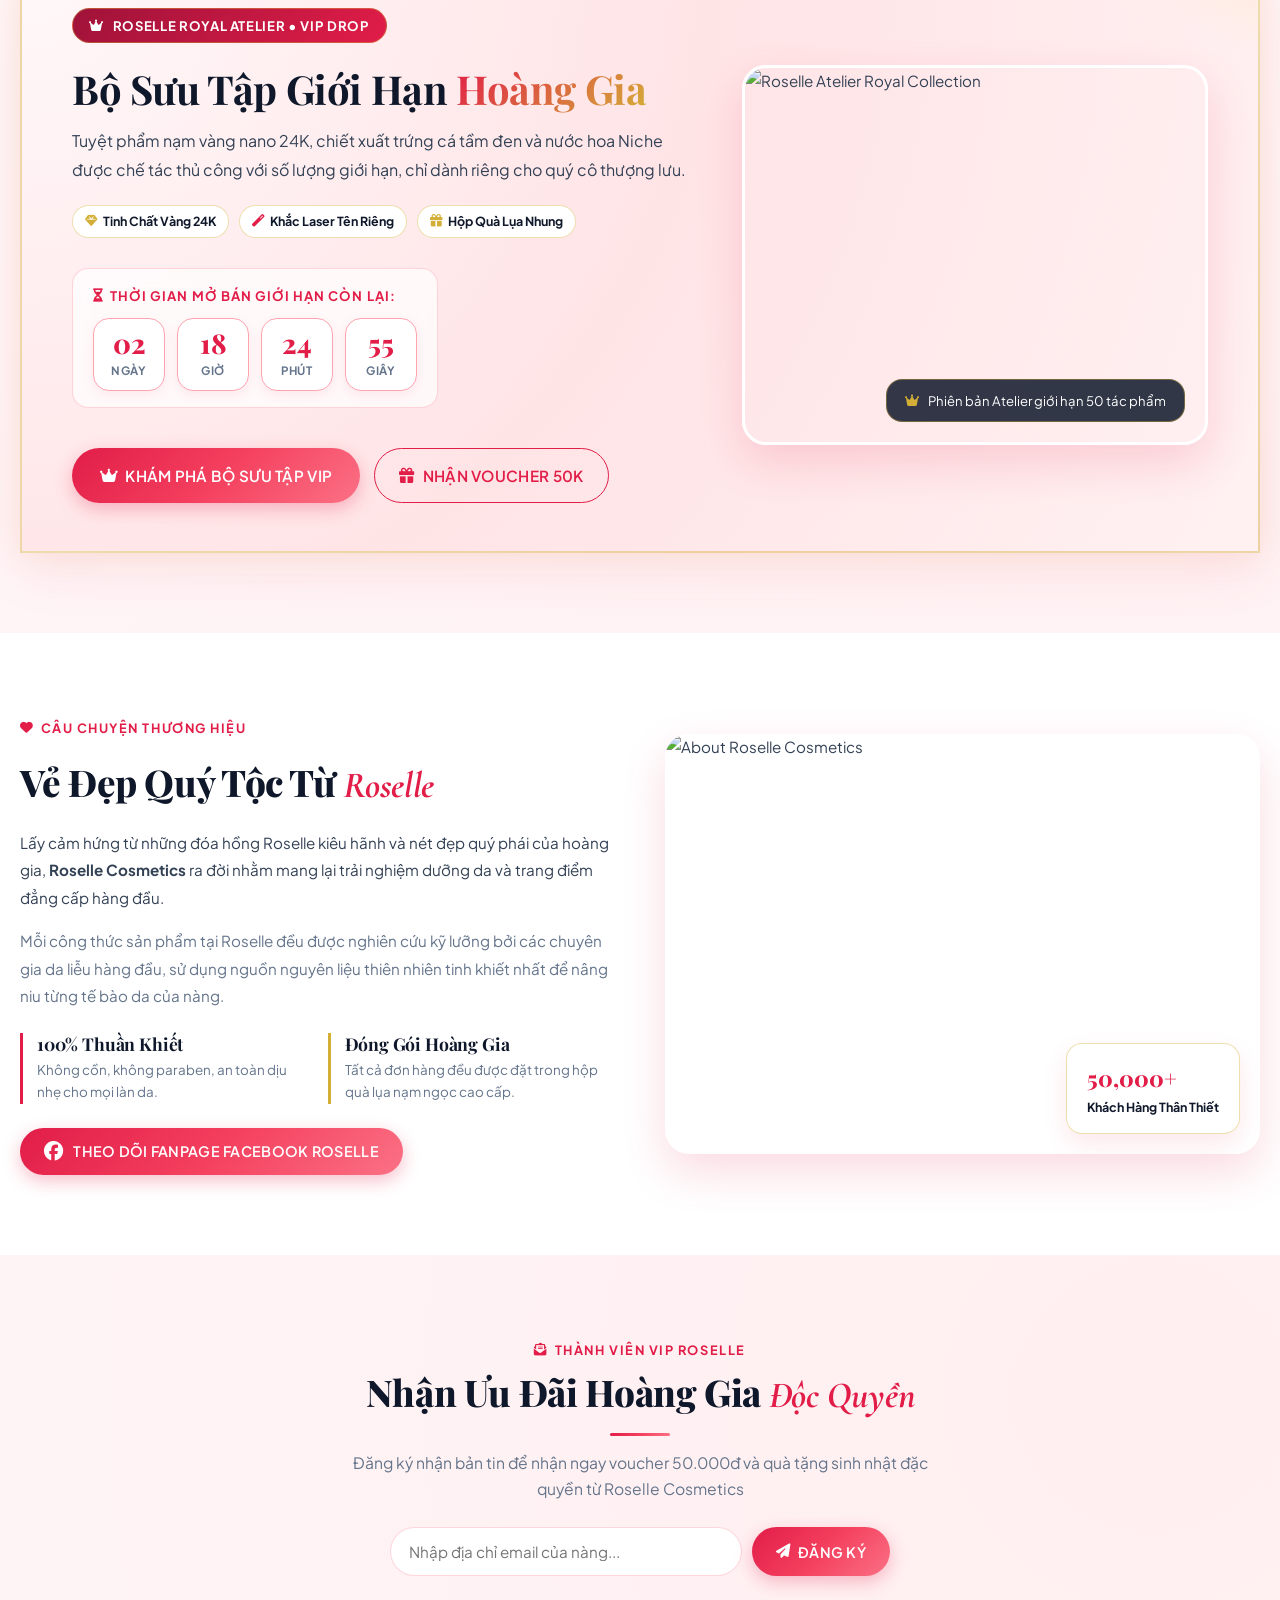
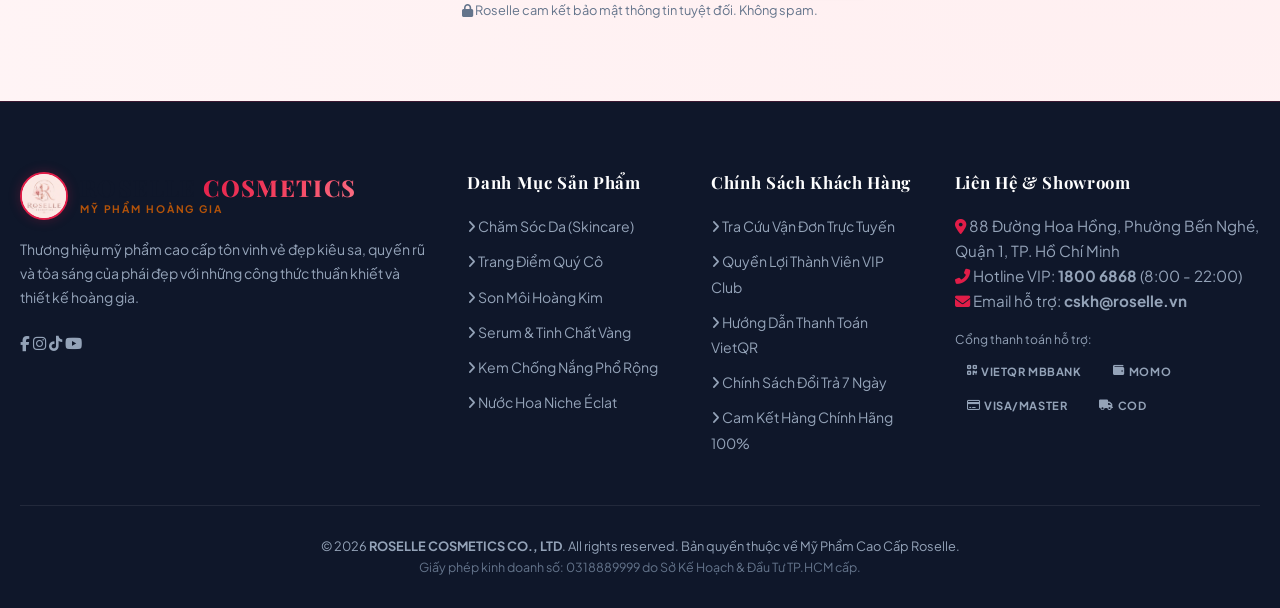
==== commit 15755c2d: "123" ====
--- a/index.html
+++ b/index.html
@@ -80,6 +80,11 @@
           </div>
         </div>
       </nav>
+      <div class="mobile-search-strip">
+        <i class="fas fa-search" aria-hidden="true"></i>
+        <input type="search" id="mobileSearchInput" placeholder="Tìm serum, son môi, kem dưỡng..." autocomplete="off">
+        <span class="mobile-search-hint">⌘ K</span>
+      </div>
     </div>
   </header>
 
--- a/style.css
+++ b/style.css
@@ -461,6 +461,10 @@
   height: 100%;
 }
 
+.mobile-search-strip {
+  display: none;
+}
+
 /* Brand Logo */
 .logo {
   display: flex;
@@ -1502,6 +1506,29 @@
   display: flex;
   gap: 16px;
   margin-bottom: 28px;
+}
+
+.detail-meta-list {
+  display: flex;
+  flex-direction: column;
+  gap: 10px;
+  margin: 18px 0 22px;
+  color: var(--text-muted);
+  line-height: 1.55;
+}
+
+.detail-meta-list > span {
+  display: block;
+}
+
+.detail-meta-list strong,
+.detail-meta-list > span > span {
+  display: block;
+}
+
+.detail-meta-list strong {
+  margin-bottom: 2px;
+  color: var(--primary-noir);
 }
 
 .quantity-control {
@@ -2641,6 +2668,64 @@
 
 .chat-toggle-btn:hover {
   transform: scale(1.1) rotate(5deg);
+}
+
+.search-modal {
+  position: fixed;
+  inset: 0;
+  z-index: 1200;
+  display: none;
+  align-items: flex-start;
+  justify-content: center;
+  padding: 12vh 20px 20px;
+  background: rgba(15, 23, 42, 0.42);
+  backdrop-filter: blur(5px);
+}
+
+.search-modal.active {
+  display: flex;
+}
+
+.search-modal-box {
+  width: min(680px, 100%);
+  max-height: min(680px, 78vh);
+  overflow: hidden;
+  background: #FFFFFF;
+  border: 1px solid rgba(225, 29, 72, 0.16);
+  border-radius: 20px;
+  box-shadow: 0 24px 70px rgba(15, 23, 42, 0.24);
+}
+
+.search-modal-header {
+  display: flex;
+  align-items: center;
+  gap: 12px;
+  padding: 16px 18px;
+  border-bottom: 1px solid var(--border-subtle);
+}
+
+.search-modal-header input {
+  width: 100%;
+  border: 0;
+  outline: 0;
+  color: var(--primary-noir);
+  font-size: 1rem;
+  background: transparent;
+}
+
+.search-close,
+.chat-close-btn {
+  border: 0;
+  background: transparent;
+  color: var(--text-muted);
+  font-size: 1.5rem;
+  cursor: pointer;
+  line-height: 1;
+}
+
+.search-results-list {
+  max-height: 58vh;
+  overflow-y: auto;
 }
 
 .chat-box-modal {
@@ -3149,6 +3234,7 @@
 
   .header { height: auto; min-height: var(--header-height); }
   .navbar { position: relative; min-height: var(--header-height); }
+  .header .container { padding-top: 8px; padding-bottom: 10px; }
   .logo { gap: 8px; }
   .logo-img-wrap { width: 40px; height: 40px; }
   .logo-brand-name { font-size: 1.08rem; letter-spacing: 0.03em; }
@@ -3156,6 +3242,57 @@
   .nav-actions { gap: 8px; }
   .nav-actions .action-btn:nth-child(-n+2) { display: none; }
   .hamburger { display: flex; align-items: center; justify-content: center; width: 38px; height: 38px; }
+
+  .mobile-search-strip {
+    display: flex;
+    align-items: center;
+    gap: 10px;
+    min-height: 44px;
+    margin-top: 8px;
+    padding: 0 14px;
+    background: #FFFFFF;
+    border: 1px solid rgba(225, 29, 72, 0.16);
+    border-radius: 14px;
+    box-shadow: 0 8px 18px rgba(225, 29, 72, 0.08);
+  }
+
+  .mobile-search-strip > i { color: var(--rose-primary); font-size: 0.9rem; }
+
+  .mobile-search-strip input {
+    min-width: 0;
+    flex: 1;
+    border: 0;
+    outline: 0;
+    background: transparent;
+    color: var(--primary-noir);
+    font-size: 0.82rem;
+  }
+
+  .mobile-search-hint {
+    color: var(--text-light);
+    font-size: 0.68rem;
+    font-weight: 700;
+    white-space: nowrap;
+  }
+
+  .search-modal { padding: 10px; align-items: flex-start; }
+  .search-modal-box { margin-top: 8px; border-radius: 16px; max-height: 82vh; }
+
+  .chat-toggle-btn {
+    right: 14px;
+    bottom: 16px;
+    width: 52px;
+    height: 52px;
+    font-size: 1.2rem;
+  }
+
+  .chat-box-modal {
+    right: 10px;
+    bottom: 78px;
+    width: min(360px, calc(100vw - 20px));
+    height: min(500px, calc(100vh - 110px));
+    border-radius: 18px;
+  }
 
   .nav-menu {
     top: 100%;
@@ -3204,6 +3341,13 @@
   .detail-current-price { font-size: 1.65rem; }
   .detail-actions-box { flex-wrap: wrap; }
   .detail-actions-box .btn { flex: 1 1 180px; }
+  .detail-meta-list {
+    display: flex;
+    flex-direction: column;
+    gap: 8px;
+    line-height: 1.5;
+  }
+  .detail-meta-list > span { display: block; }
   .tabs-nav { gap: 4px; overflow-x: auto; }
   .tab-btn { white-space: nowrap; padding: 10px 12px; font-size: 0.82rem; }
   .reviews-summary-card { grid-template-columns: 1fr; gap: 18px; }
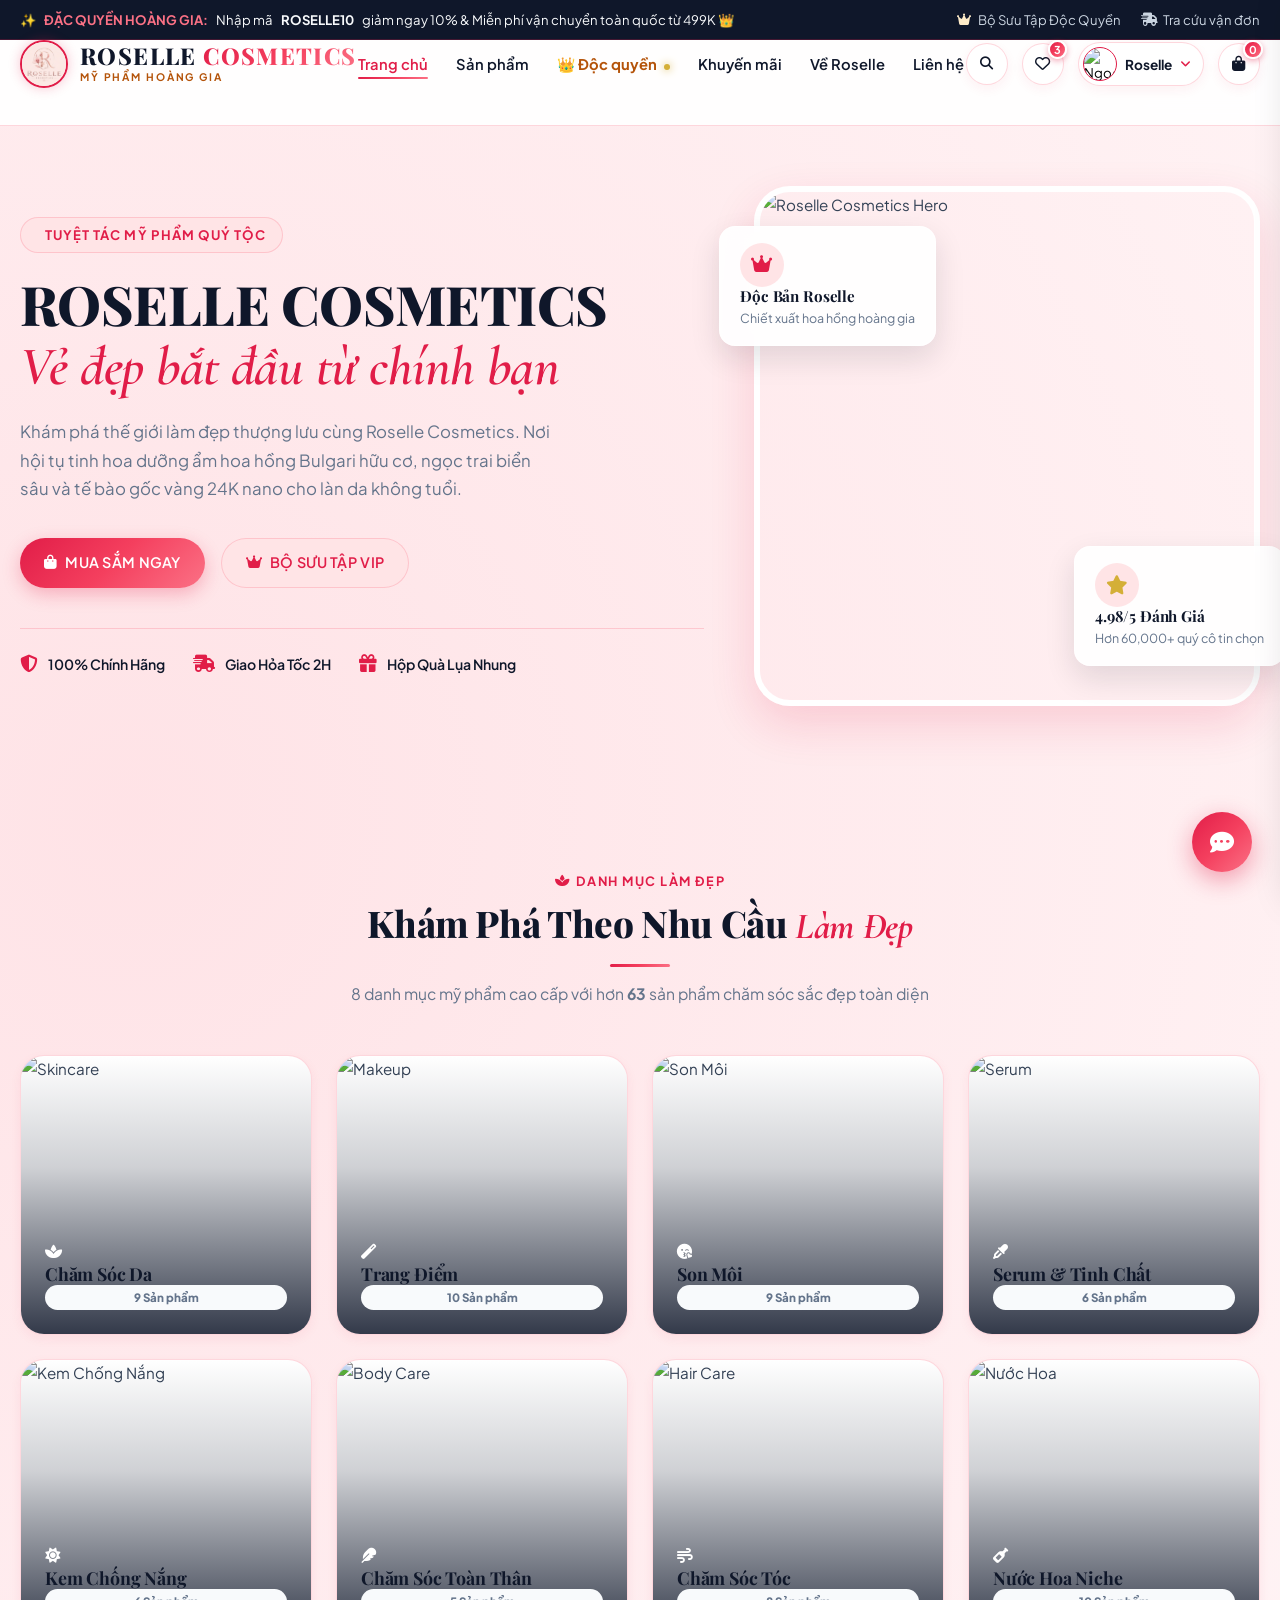
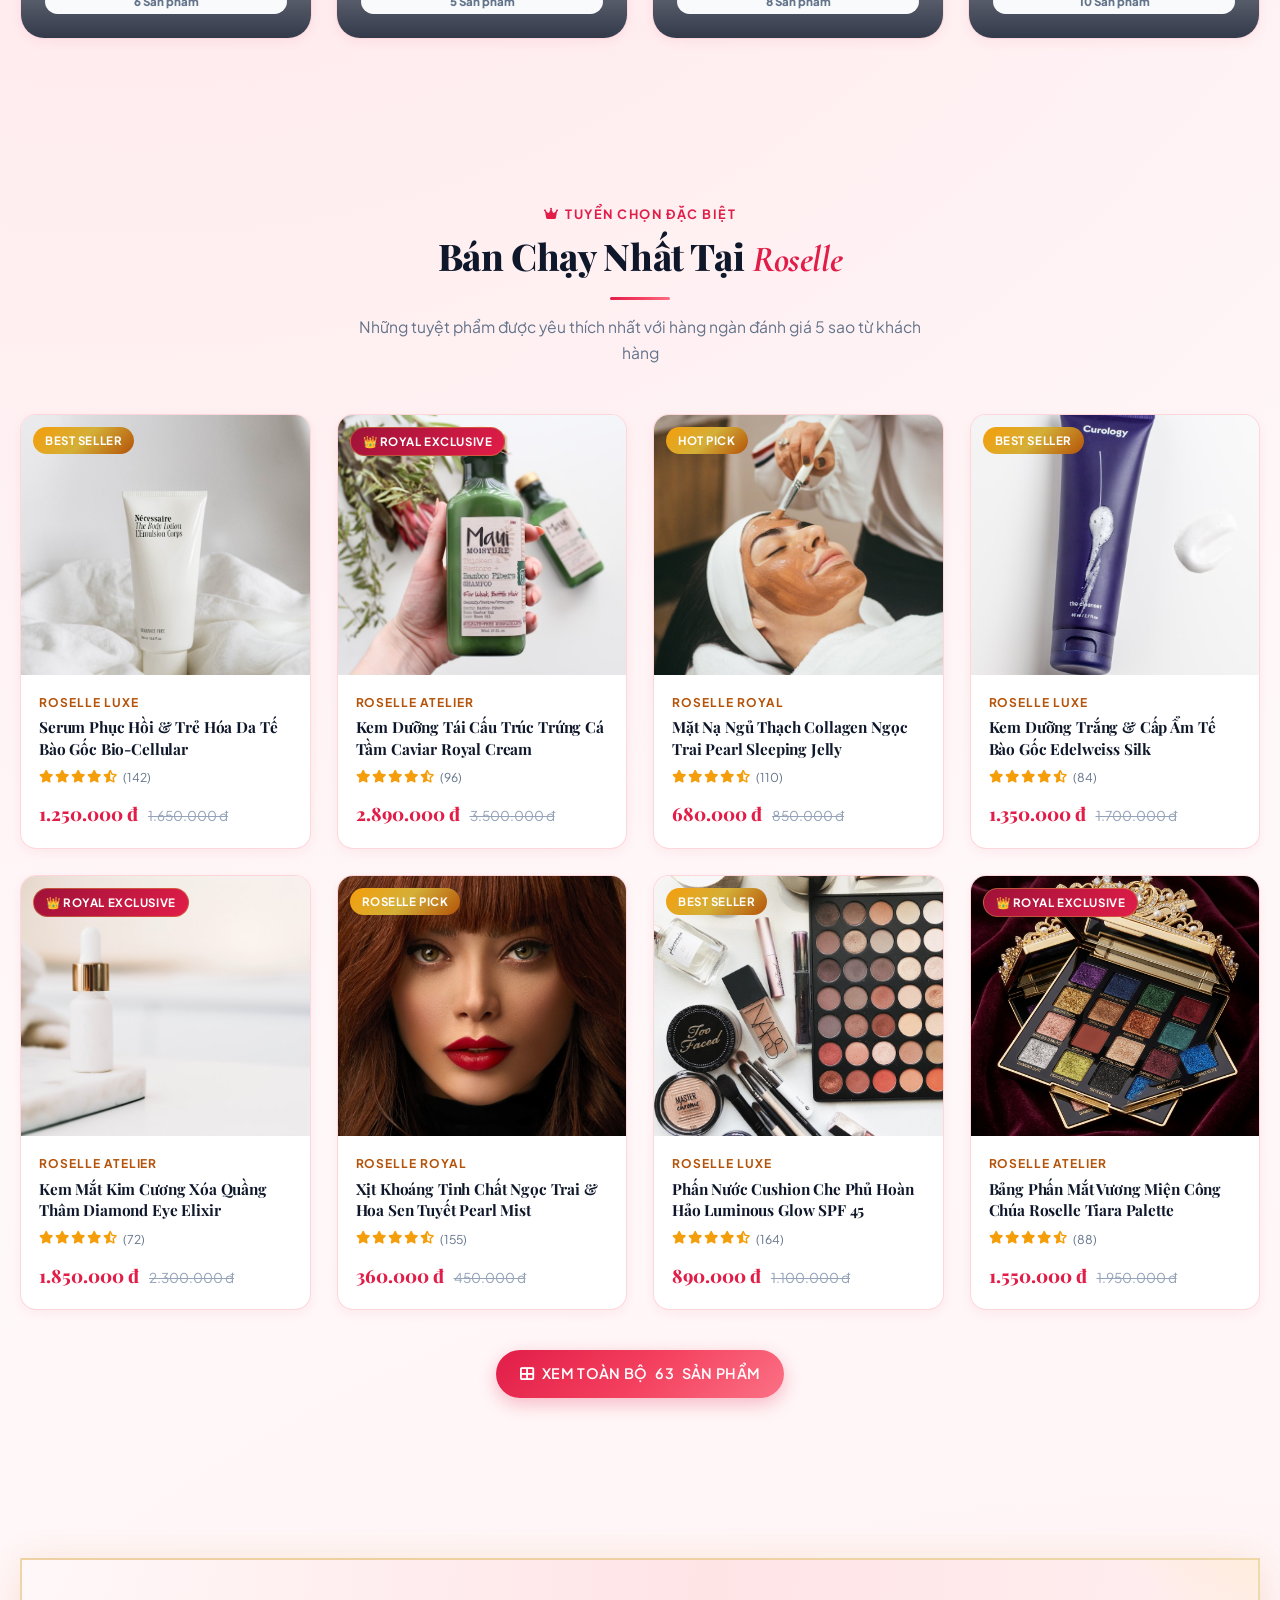
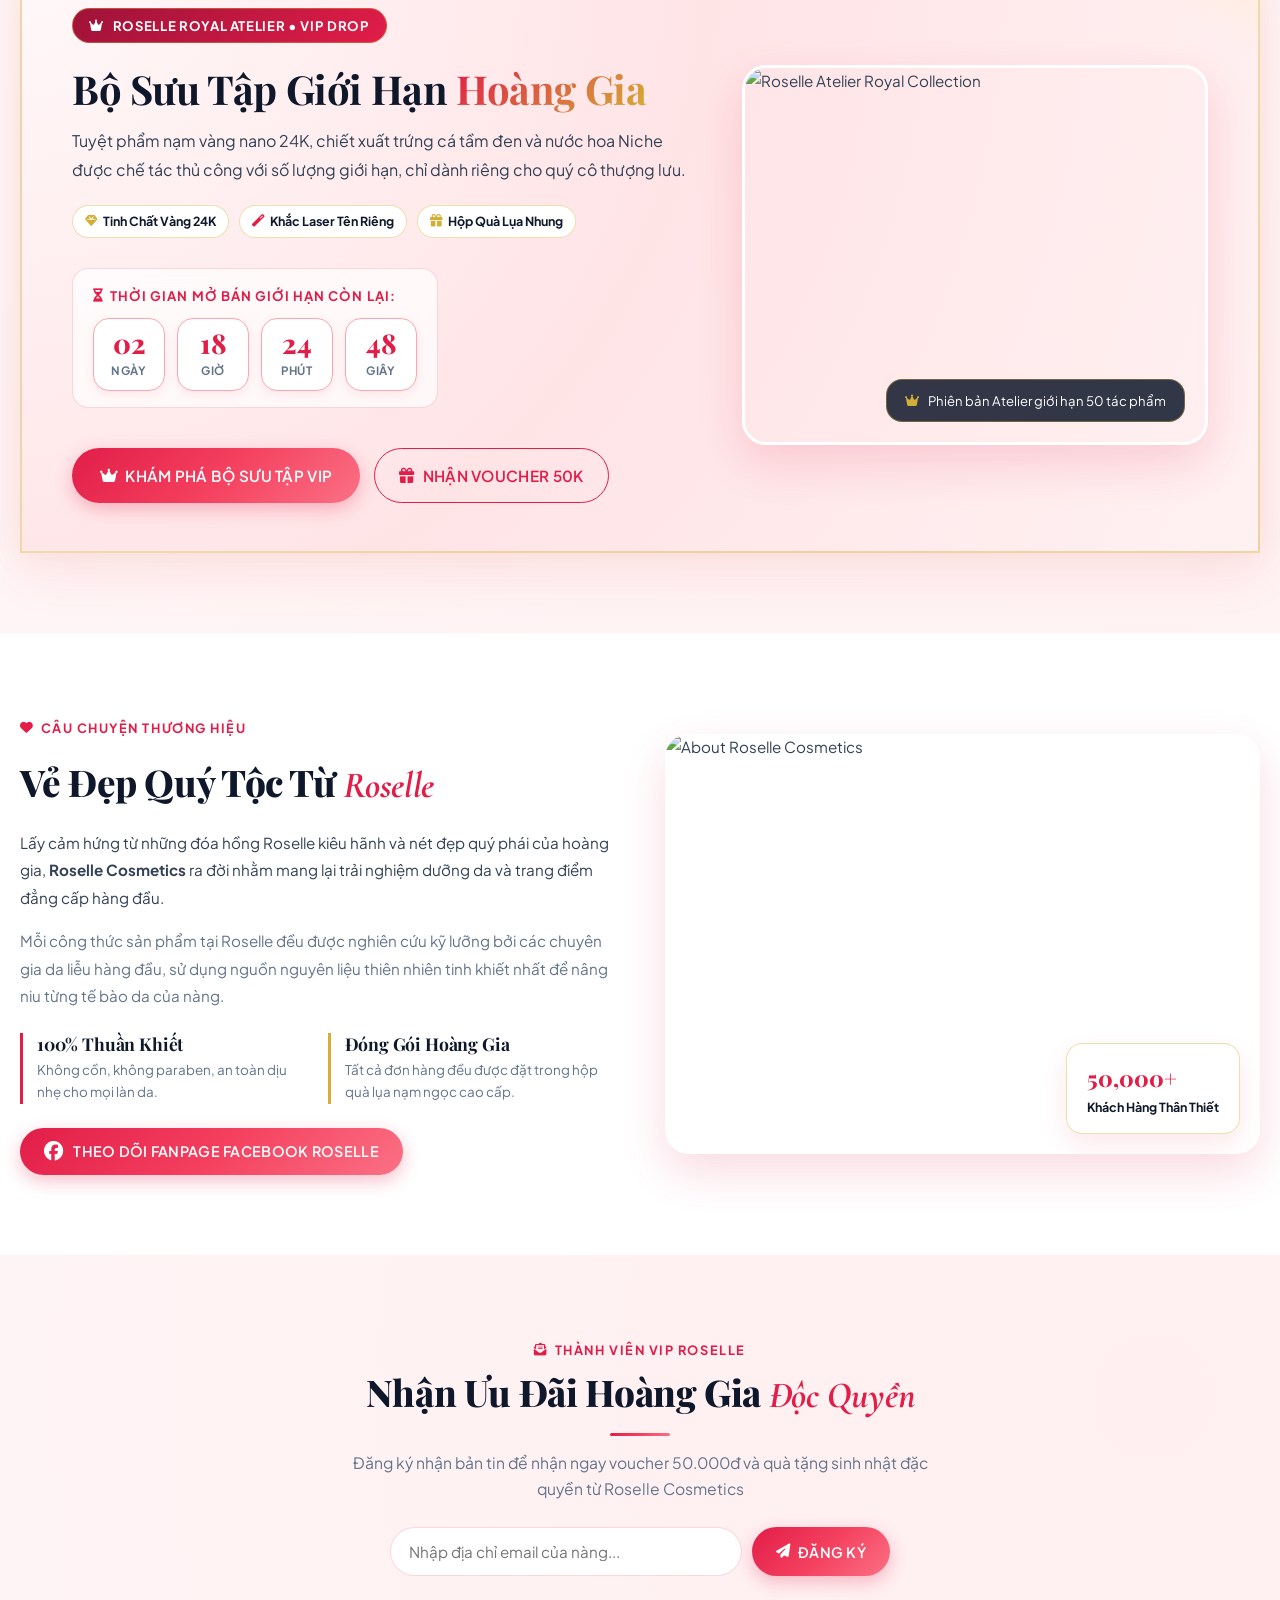
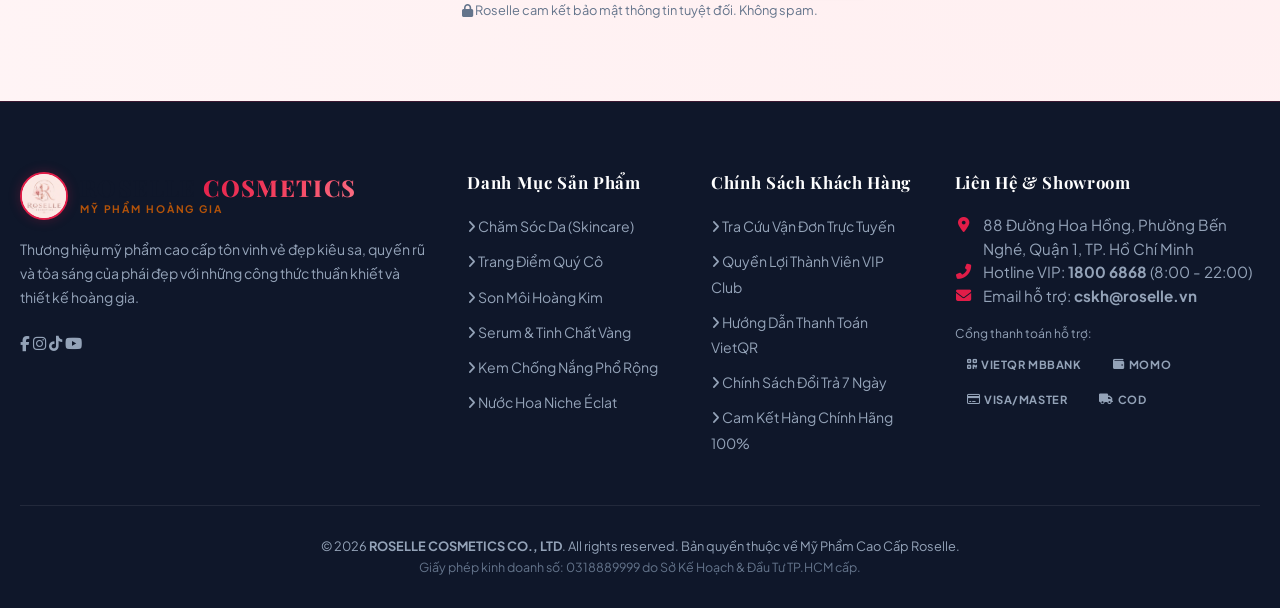
==== commit 7008cda0: "123" ====
--- a/index.html
+++ b/index.html
@@ -94,7 +94,7 @@
       <div class="hero-grid">
         <div class="hero-content">
           <span class="hero-subtitle"><i class="fas fa-sparkles"></i> Tuyệt Tác Mỹ Phẩm Quý Tộc</span>
-          <h1 class="hero-title">VẺ ĐẸP KIÊU SA <em>Rạng Ngời Tỏa Sáng</em></h1>
+          <h1 class="hero-title">ROSELLE COSMETICS <em>Vẻ đẹp bắt đầu từ chính bạn</em></h1>
           <p class="hero-desc">
             Khám phá thế giới làm đẹp thượng lưu cùng Roselle Cosmetics. Nơi hội tụ tinh hoa dưỡng ẩm hoa hồng Bulgari hữu cơ, ngọc trai biển sâu và tế bào gốc vàng 24K nano cho làn da không tuổi.
           </p>
--- a/style.css
+++ b/style.css
@@ -1531,6 +1531,30 @@
   color: var(--primary-noir);
 }
 
+.detail-meta-list > span > span {
+  max-width: 100%;
+  overflow-wrap: anywhere;
+}
+
+.footer-contact-item {
+  display: flex;
+  align-items: flex-start;
+  gap: 10px;
+  min-width: 0;
+  line-height: 1.55;
+}
+
+.footer-contact-item > i {
+  flex: 0 0 18px;
+  margin-top: 4px;
+  text-align: center;
+}
+
+.footer-contact-item > span {
+  min-width: 0;
+  overflow-wrap: anywhere;
+}
+
 .quantity-control {
   display: inline-flex;
   align-items: center;
@@ -3348,12 +3372,68 @@
     line-height: 1.5;
   }
   .detail-meta-list > span { display: block; }
+  .detail-meta-list > span > span { font-size: 0.88rem; }
+  .footer-contact-item { font-size: 0.84rem; }
+  .footer-contact-item strong { white-space: nowrap; }
   .tabs-nav { gap: 4px; overflow-x: auto; }
   .tab-btn { white-space: nowrap; padding: 10px 12px; font-size: 0.82rem; }
   .reviews-summary-card { grid-template-columns: 1fr; gap: 18px; }
   .form-grid-2, .form-grid-3 { gap: 0; }
   .vietqr-grid { gap: 16px; }
   .footer-grid { gap: 28px; }
+
+  .exclusive-banner-box {
+    grid-template-columns: 1fr;
+    gap: 24px;
+    padding: 24px 18px;
+    border-radius: 20px;
+    overflow: hidden;
+  }
+
+  .exclusive-banner-content { min-width: 0; }
+  .exclusive-banner-content h2 { font-size: clamp(1.7rem, 8vw, 2.25rem) !important; }
+  .exclusive-banner-content p { font-size: 0.88rem !important; line-height: 1.65 !important; }
+  .exclusive-banner-content > div:last-child { flex-direction: column; gap: 10px !important; }
+  .exclusive-banner-content > div:last-child .btn { width: 100%; justify-content: center; }
+
+  .countdown-wrapper {
+    display: block;
+    width: 100%;
+    box-sizing: border-box;
+    padding: 14px 12px;
+  }
+
+  .countdown-wrapper > span { font-size: 0.68rem !important; line-height: 1.45; }
+  .countdown-timer { gap: 6px; justify-content: space-between; }
+  .timer-box { min-width: 0; flex: 1; padding: 8px 4px; }
+  .timer-box span { font-size: 1.35rem; }
+  .timer-box small { font-size: 0.62rem; }
+
+  .exclusive-banner-img { height: min(72vw, 300px); border-width: 2px; }
+  .exclusive-banner-img > div { left: 12px; right: 12px; bottom: 12px; padding: 8px 10px !important; font-size: 0.68rem !important; }
+
+  #exclusiveProductsGrid { width: 100%; min-width: 0; }
+  .exclusive-product-featured {
+    grid-template-columns: minmax(0, 1fr) !important;
+    gap: 18px !important;
+    padding: 14px !important;
+    margin-bottom: 20px !important;
+    width: 100%;
+    box-sizing: border-box;
+    overflow: hidden;
+  }
+  .exclusive-product-featured > div { min-width: 0; }
+  .exclusive-product-featured > div:first-child { height: min(78vw, 300px) !important; }
+  .exclusive-product-featured h3 { font-size: 1.18rem !important; line-height: 1.3; overflow-wrap: anywhere; }
+  .exclusive-product-featured p { font-size: 0.86rem !important; line-height: 1.6 !important; }
+  .exclusive-product-featured > div:nth-child(2) > div:nth-of-type(1) {
+    flex-wrap: wrap;
+    gap: 8px !important;
+    margin-bottom: 16px !important;
+  }
+  .exclusive-product-featured > div:nth-child(2) > div:nth-of-type(1) span:first-child { font-size: 1.55rem !important; }
+  .exclusive-product-featured > div:nth-child(2) > div:nth-of-type(2) { flex-wrap: wrap; gap: 8px !important; }
+  .exclusive-product-featured > div:nth-child(2) > div:nth-of-type(2) .btn { flex: 1 1 100%; justify-content: center; }
 
   .content-panel { padding: 20px; border-radius: var(--radius-md); }
   .about-intro img { height: min(72vw, 340px); }
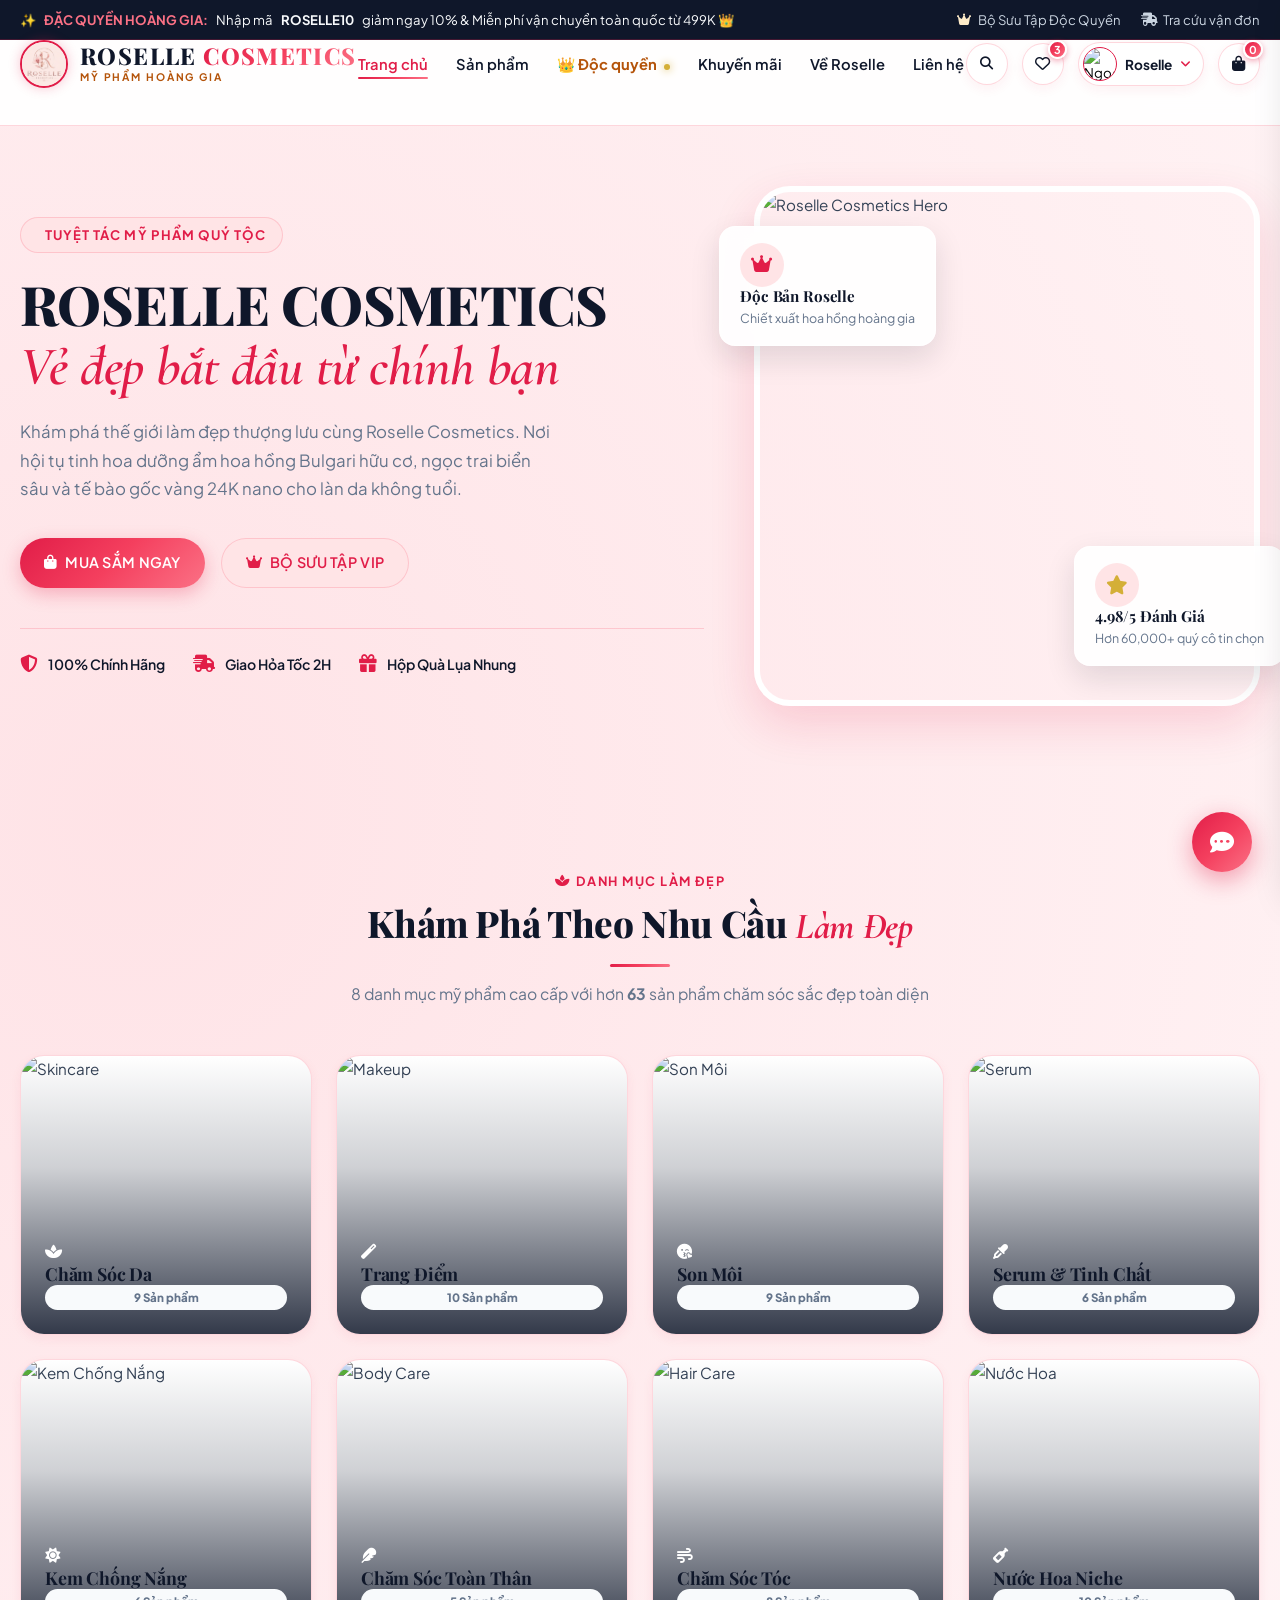
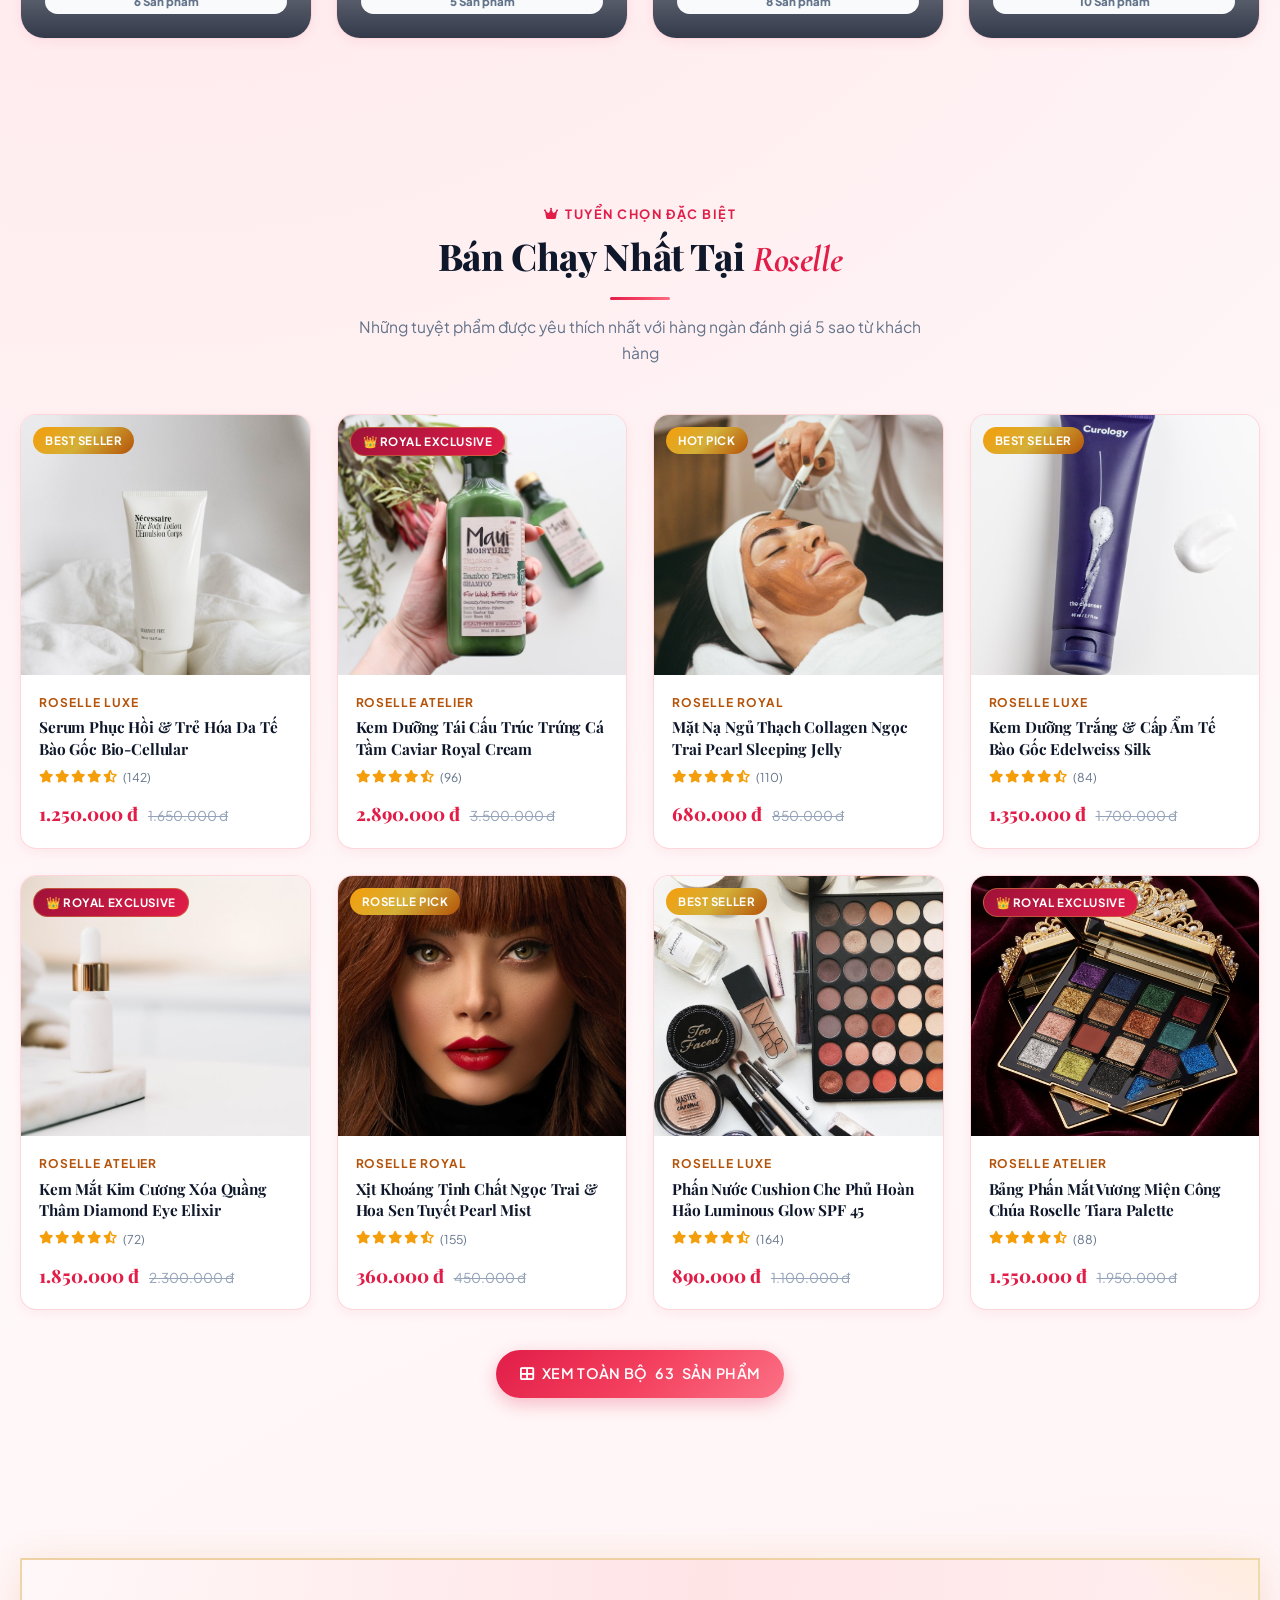
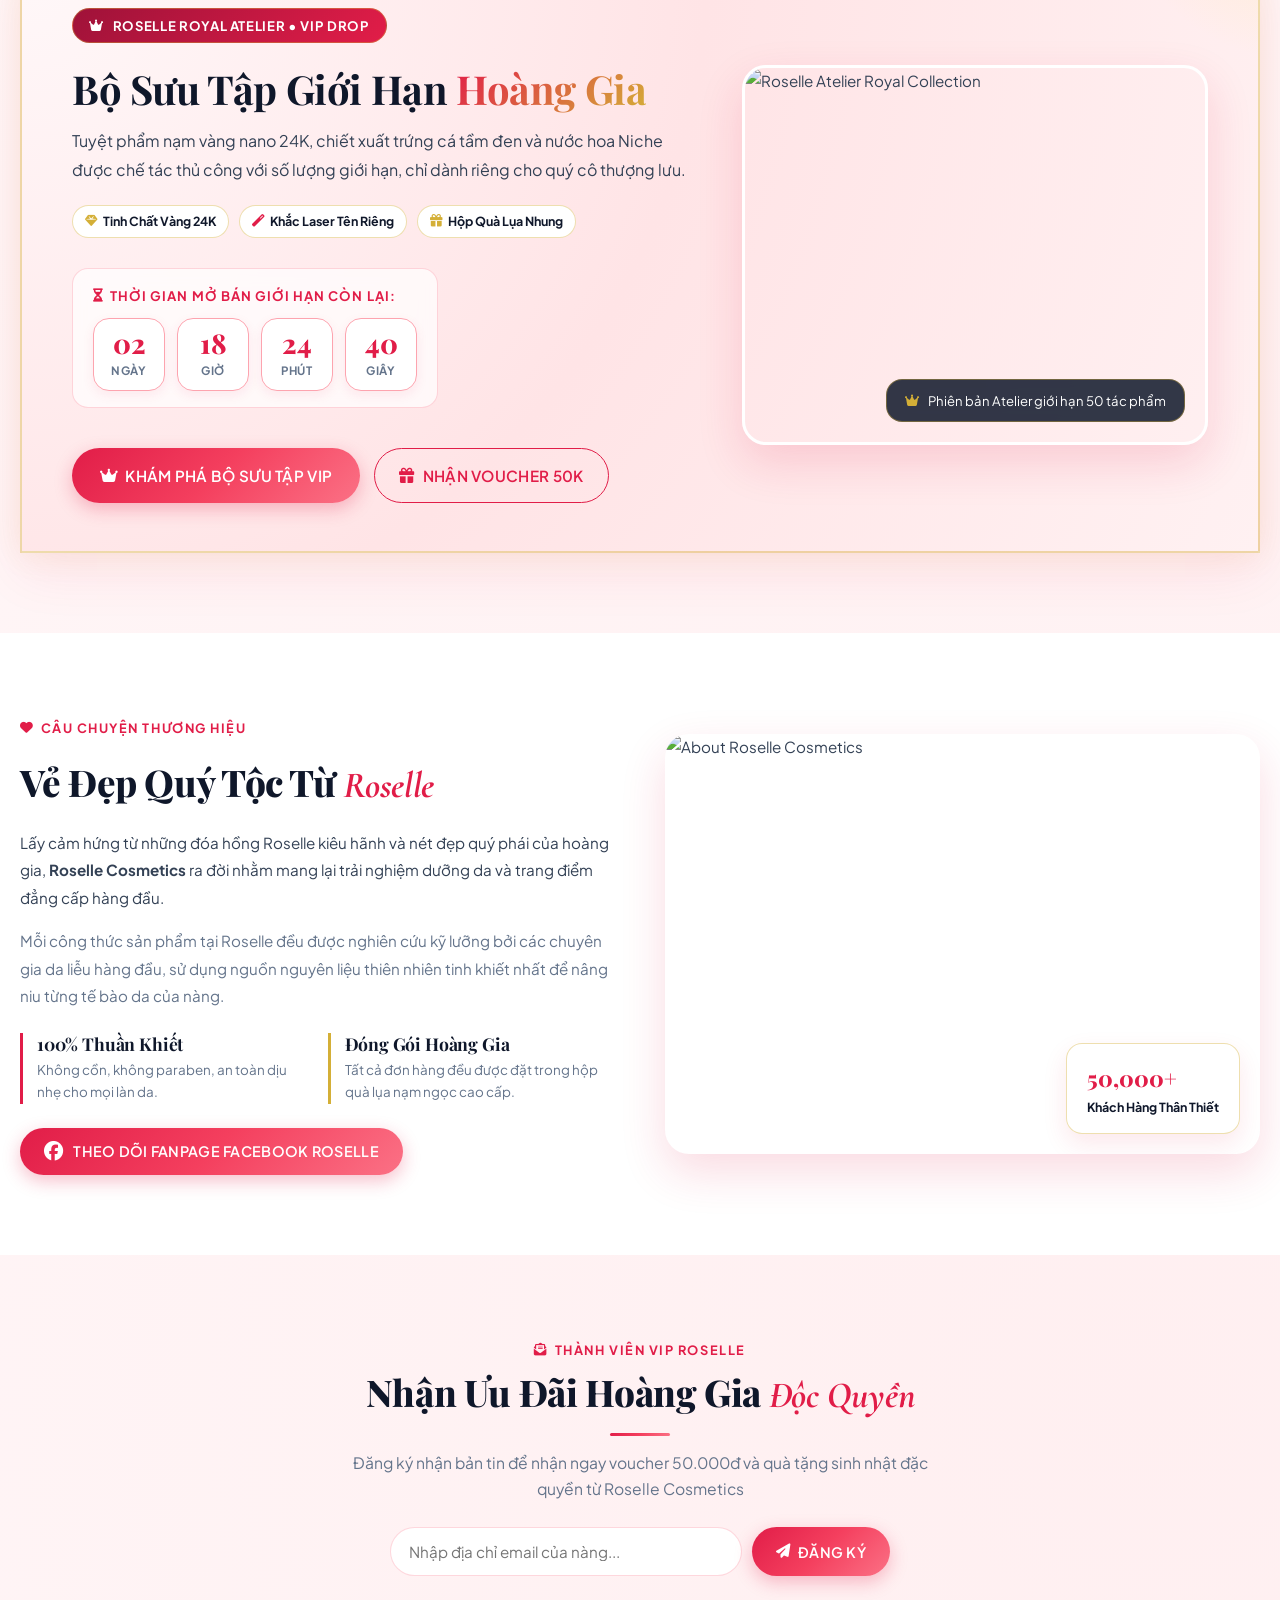
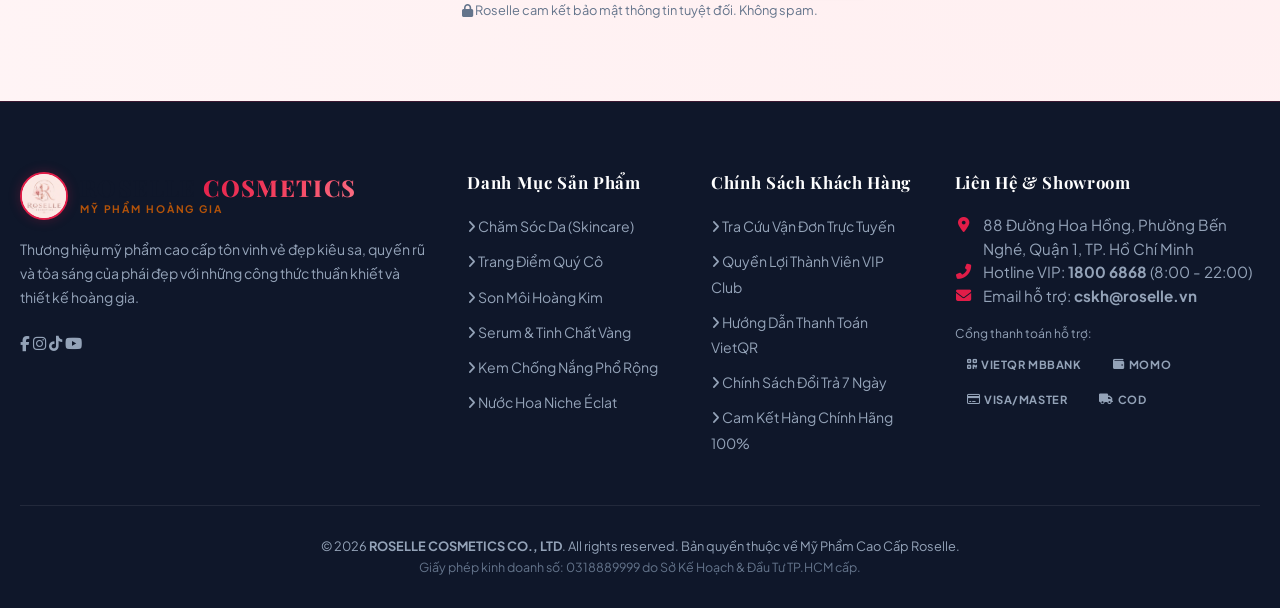
==== commit c674e7aa: "123" ====
--- a/index.html
+++ b/index.html
@@ -14,6 +14,14 @@
   <link rel="stylesheet" href="https://cdnjs.cloudflare.com/ajax/libs/font-awesome/6.4.0/css/all.min.css">
   <!-- Main Stylesheet -->
   <link rel="stylesheet" href="style.css">
+  <!-- Google tag (gtag.js) -->
+  <script async src="https://www.googletagmanager.com/gtag/js?id=G-8Z13WDVBR1"></script>
+  <script>
+    window.dataLayer = window.dataLayer || [];
+    function gtag(){dataLayer.push(arguments);}
+    gtag('js', new Date());
+    gtag('config', 'G-8Z13WDVBR1');
+  </script>
 </head>
 <body>
 
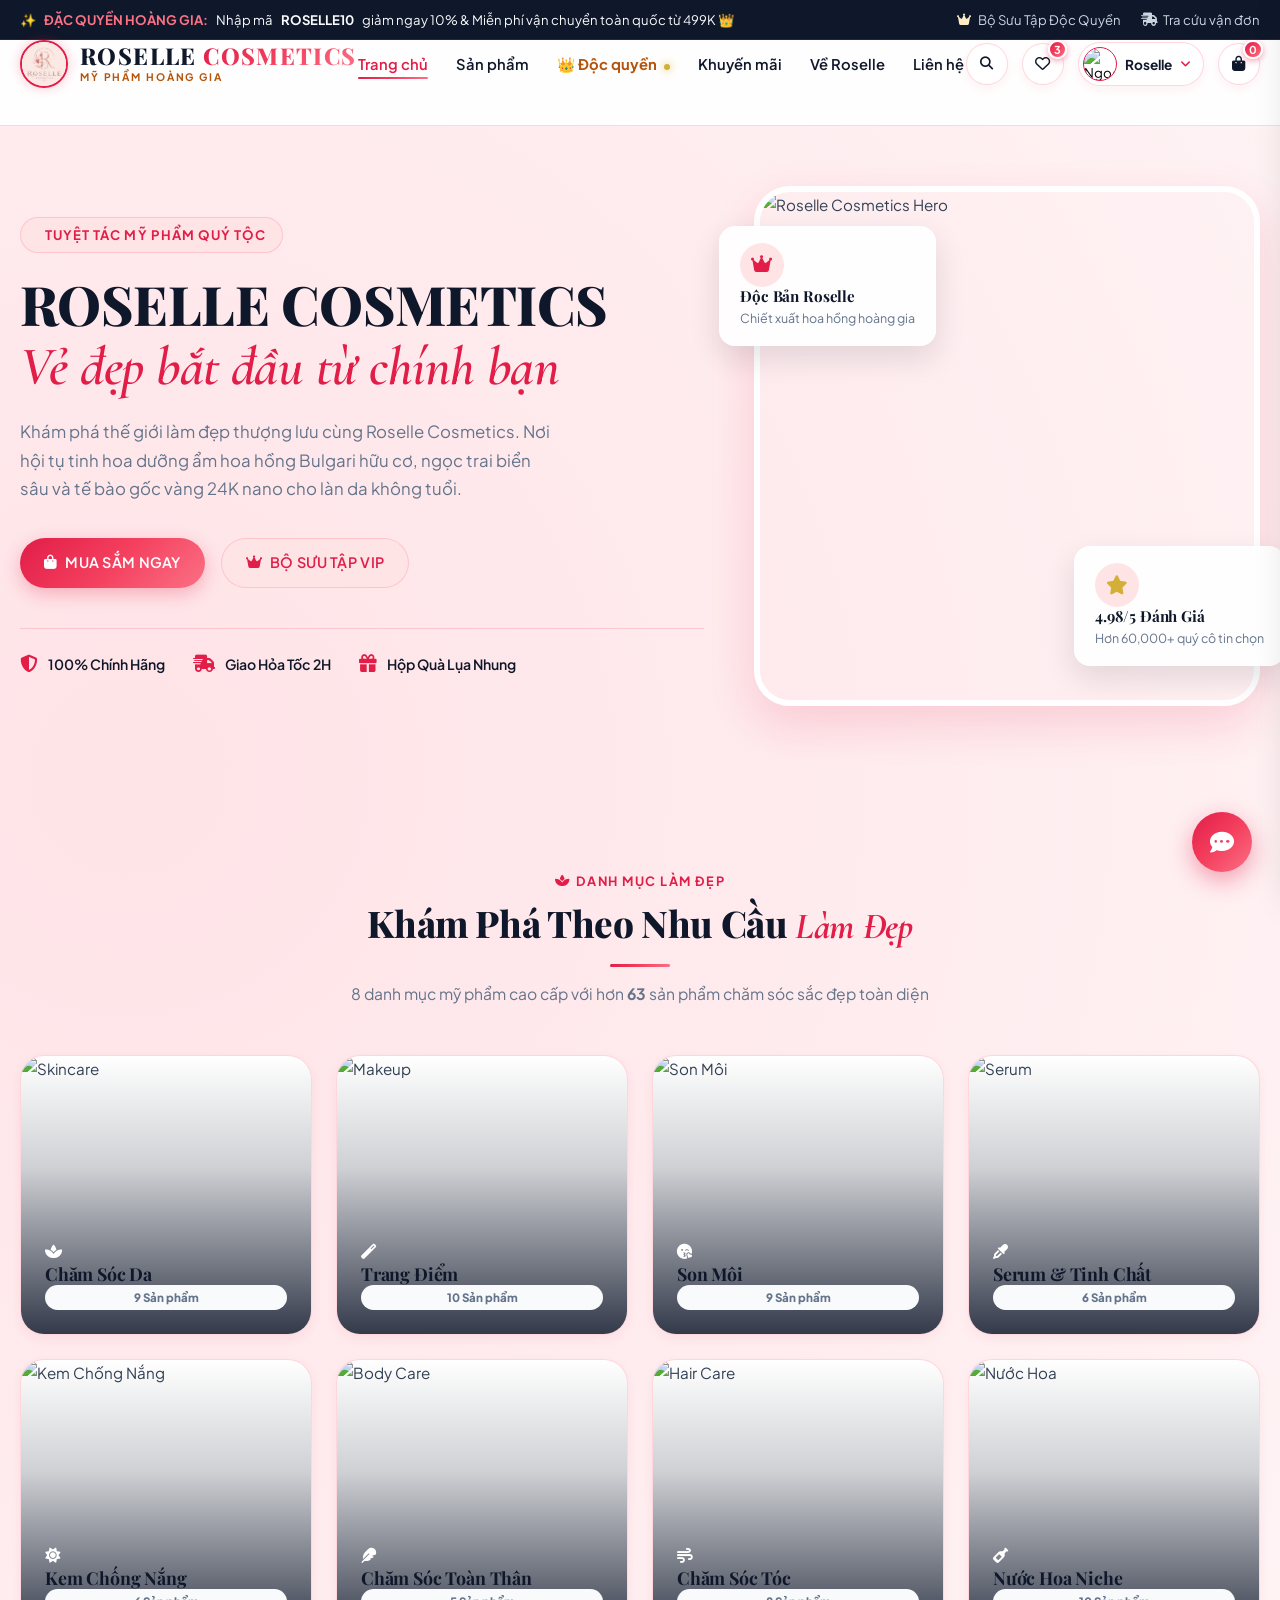
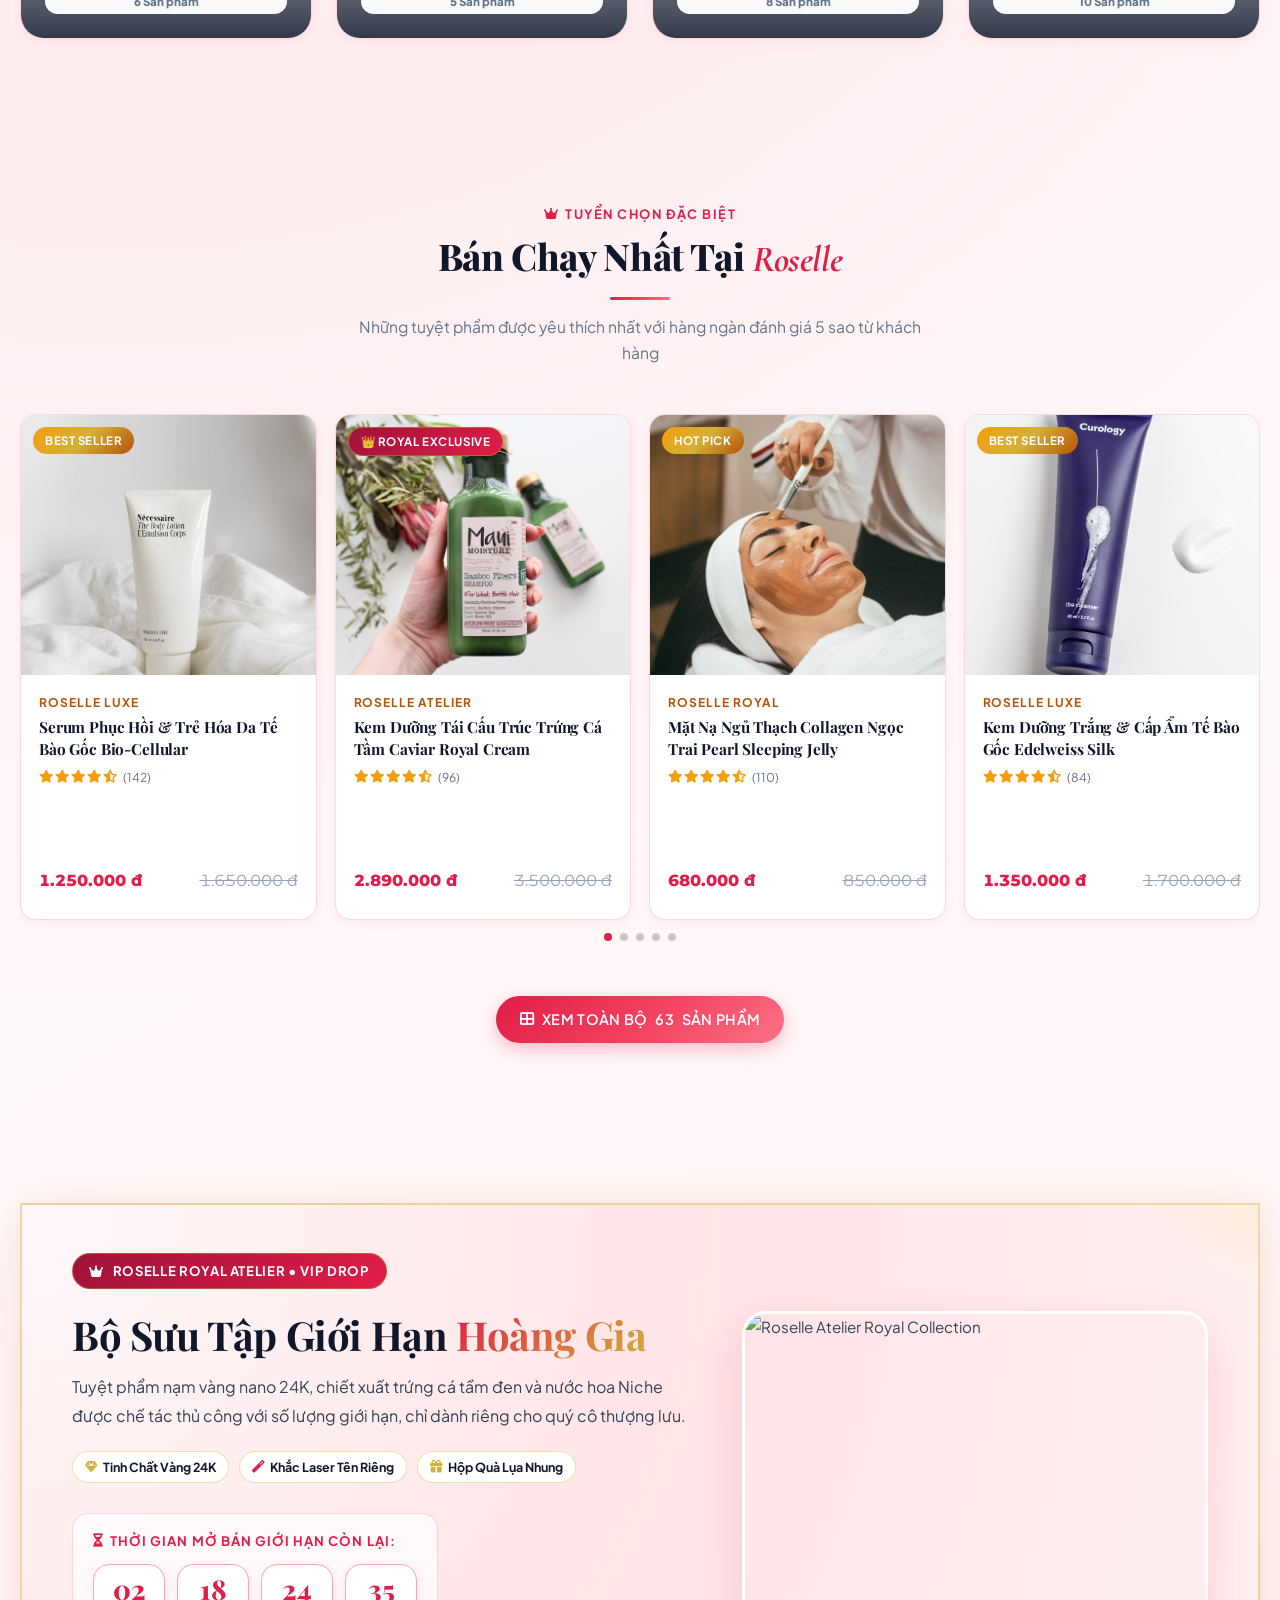
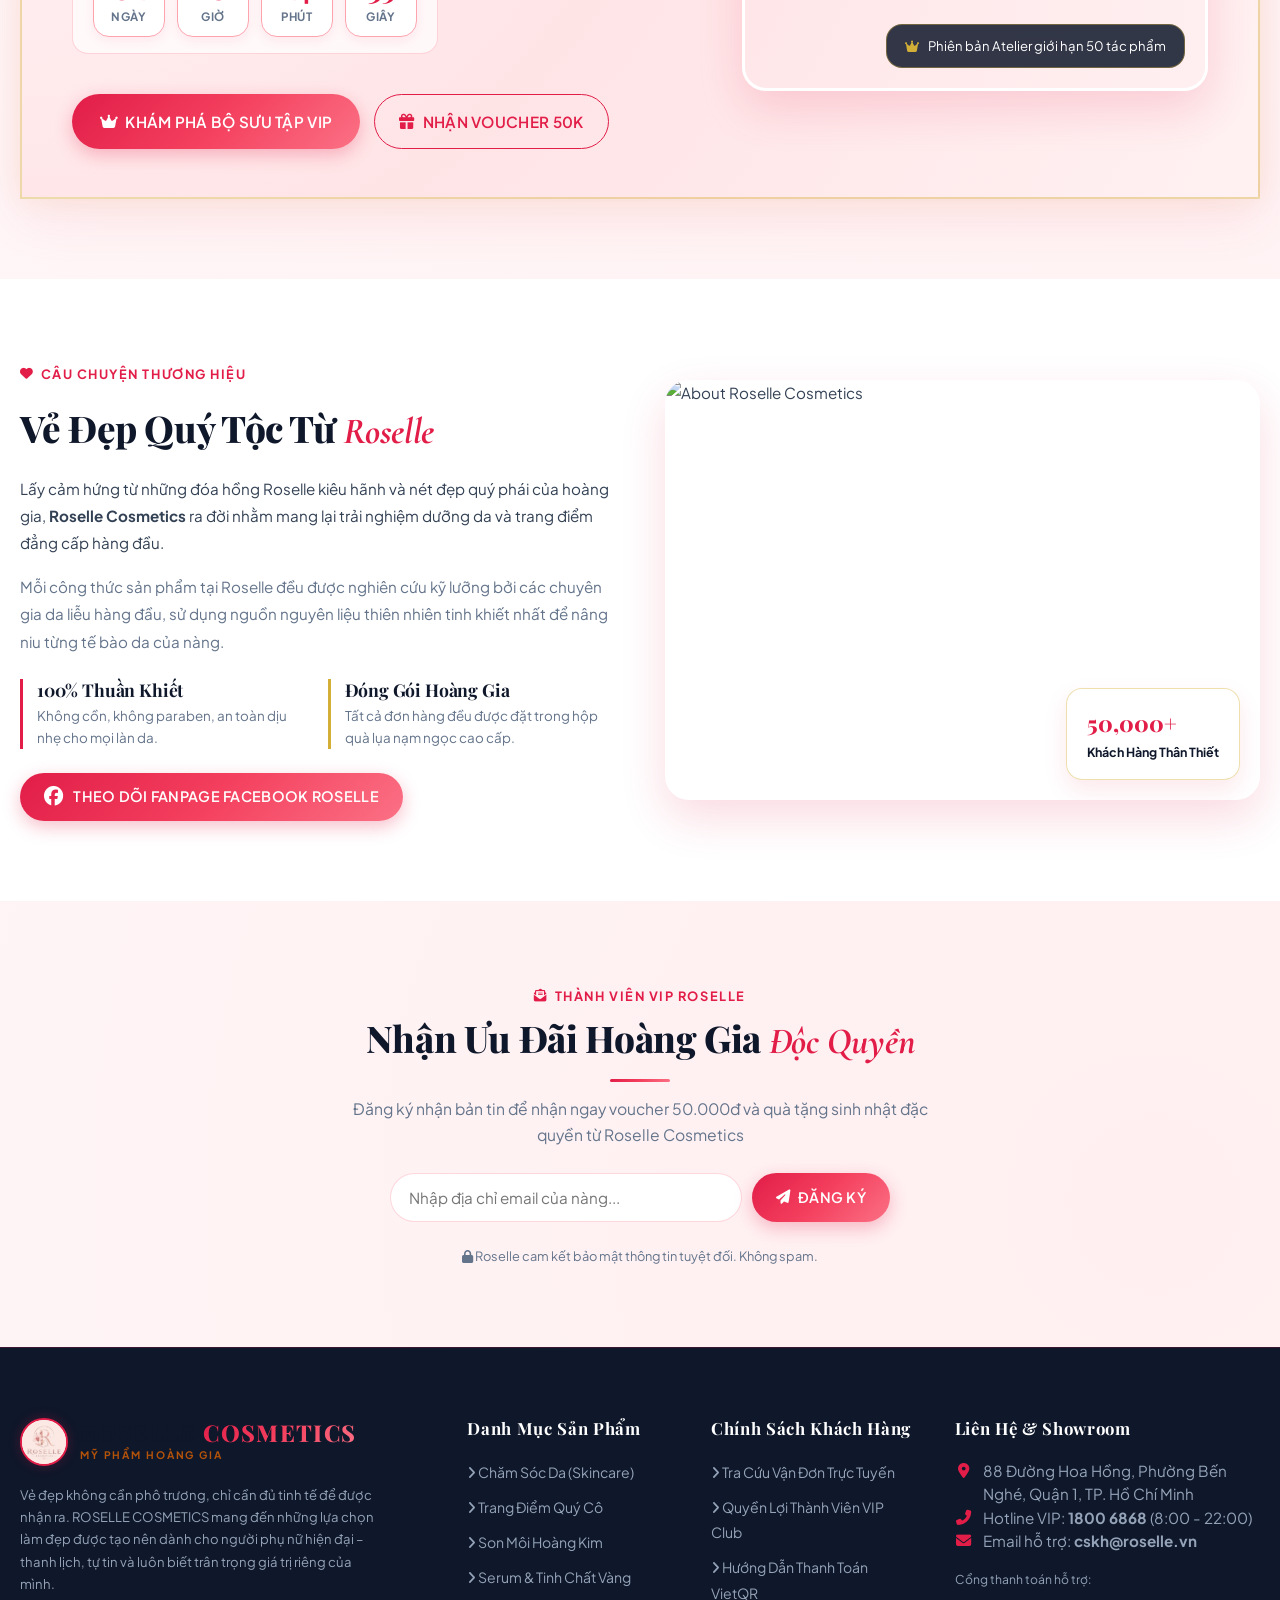
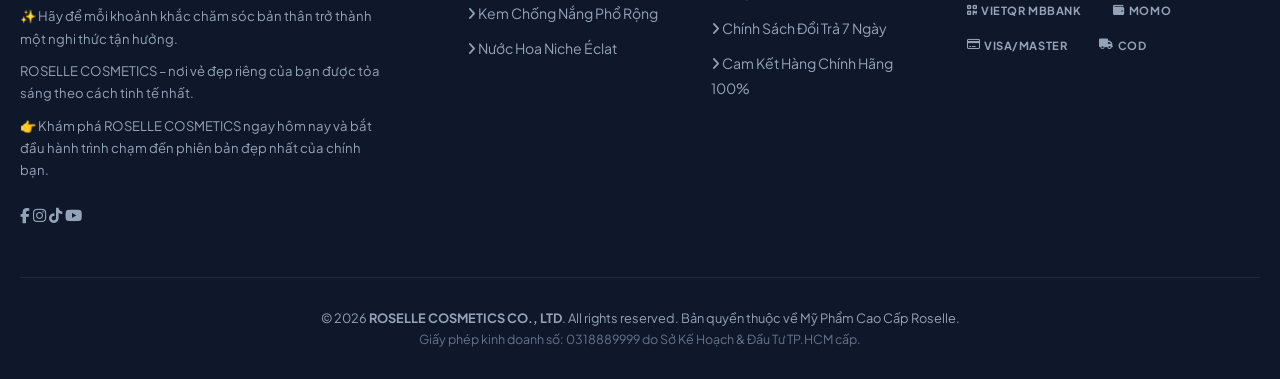
==== commit 15d215c5: "thay mô tả" ====
--- a/index.html
+++ b/index.html
@@ -400,9 +400,12 @@
               <span class="logo-tagline">Mỹ Phẩm Hoàng Gia</span>
             </div>
           </a>
-          <p style="font-size: 0.88rem; color: #94A3B8; line-height: 1.7; margin-bottom: 20px;">
-            Thương hiệu mỹ phẩm cao cấp tôn vinh vẻ đẹp kiêu sa, quyến rũ và tỏa sáng của phái đẹp với những công thức thuần khiết và thiết kế hoàng gia.
-          </p>
+          <div class="footer-brand-description">
+            <p>Vẻ đẹp không cần phô trương, chỉ cần đủ tinh tế để được nhận ra. ROSELLE COSMETICS mang đến những lựa chọn làm đẹp được tạo nên dành cho người phụ nữ hiện đại – thanh lịch, tự tin và luôn biết trân trọng giá trị riêng của mình.</p>
+            <p>✨ Hãy để mỗi khoảnh khắc chăm sóc bản thân trở thành một nghi thức tận hưởng.</p>
+            <p>ROSELLE COSMETICS – nơi vẻ đẹp riêng của bạn được tỏa sáng theo cách tinh tế nhất.</p>
+            <p>👉 Khám phá ROSELLE COSMETICS ngay hôm nay và bắt đầu hành trình chạm đến phiên bản đẹp nhất của chính bạn.</p>
+          </div>
           <div class="footer-socials">
             <a href="https://www.facebook.com/roselle.cosmetics.vn" target="_blank" rel="noopener noreferrer" class="social-link" title="Facebook Fanpage Roselle"><i class="fab fa-facebook-f"></i></a>
             <a href="#" class="social-link" title="Instagram"><i class="fab fa-instagram"></i></a>
--- a/style.css
+++ b/style.css
@@ -6,6 +6,27 @@
    1. GOOGLE FONTS & CSS VARIABLES (ROSELLE LUXURY PALETTE)
    -------------------------------------------------------------------------- */
 @import url('https://fonts.googleapis.com/css2?family=Alex+Brush&family=Cormorant+Garamond:ital,wght@0,500;0,600;0,700;1,400;1,600&family=Montserrat:wght@300;400;500;600;700;800&family=Playfair+Display:ital,wght@0,500;0,600;0,700;0,800;1,400;1,600&family=Plus+Jakarta+Sans:wght@300;400;500;600;700;800&display=swap');
+
+@import url('https://unpkg.com/aos@2.3.4/dist/aos.css');
+@import url('https://cdn.jsdelivr.net/npm/swiper@11/swiper-bundle.min.css');
+
+.swiper.products-grid {
+  display: block;
+  overflow: hidden;
+  padding-bottom: 36px;
+}
+
+.swiper.products-grid .swiper-wrapper {
+  display: flex;
+}
+
+.swiper.products-grid .swiper-slide {
+  height: auto;
+}
+
+.swiper-pagination-bullet-active {
+  background: var(--rose-primary);
+}
 
 :root {
   /* Roselle Signature Palette */
@@ -1029,6 +1050,7 @@
   transition: all var(--transition-normal);
   display: flex;
   flex-direction: column;
+  min-height: 506px;
   position: relative;
 }
 
@@ -1137,6 +1159,7 @@
   display: flex;
   flex-direction: column;
   flex: 1;
+  min-height: 194px;
 }
 
 .product-brand {
@@ -1171,6 +1194,7 @@
   gap: 6px;
   font-size: 0.8rem;
   margin-bottom: 12px;
+  min-height: 20px;
 }
 
 .stars {
@@ -1187,21 +1211,34 @@
 .product-price-box {
   margin-top: auto;
   display: flex;
+  justify-content: space-between;
   align-items: baseline;
   gap: 10px;
+  min-height: 30px;
+  white-space: nowrap;
 }
 
 .product-price {
-  font-size: 1.15rem;
+  font-size: 1rem;
   font-weight: 800;
   color: var(--rose-primary);
-  font-family: var(--font-heading);
+  font-family: 'Montserrat', sans-serif !important;
+  font-variant-numeric: lining-nums tabular-nums;
+  line-height: 1.2;
+  letter-spacing: 0;
+  white-space: nowrap;
 }
 
 .product-old-price {
-  font-size: 0.85rem;
+  font-size: 1rem;
   color: var(--text-light);
   text-decoration: line-through;
+  font-family: 'Montserrat', sans-serif !important;
+  font-variant-numeric: lining-nums tabular-nums;
+  line-height: 1.2;
+  letter-spacing: 0;
+  white-space: nowrap;
+  text-align: right;
 }
 
 /* --------------------------------------------------------------------------
@@ -1429,7 +1466,8 @@
 .detail-price-box {
   display: flex;
   align-items: baseline;
-  gap: 16px;
+  gap: 18px;
+  flex-wrap: wrap;
   padding: 16px 20px;
   background: var(--rose-bubble);
   border-radius: var(--radius-md);
@@ -1441,13 +1479,20 @@
   font-size: 2.2rem;
   font-weight: 800;
   color: var(--rose-primary);
-  font-family: var(--font-heading);
+  font-family: 'Montserrat', sans-serif !important;
+  font-variant-numeric: lining-nums tabular-nums;
+  line-height: 1.2;
+  letter-spacing: 0;
 }
 
 .detail-old-price {
   font-size: 1.2rem;
   color: var(--text-light);
   text-decoration: line-through;
+  font-family: 'Montserrat', sans-serif !important;
+  font-variant-numeric: lining-nums tabular-nums;
+  line-height: 1.2;
+  letter-spacing: 0;
 }
 
 .detail-save-badge {
@@ -2923,6 +2968,22 @@
   color: #FFFFFF;
   margin-bottom: 20px;
   letter-spacing: 0.04em;
+}
+
+.footer-brand-description {
+  max-width: 360px;
+  margin-bottom: 20px;
+}
+
+.footer-brand-description p {
+  color: #94A3B8;
+  font-size: 0.82rem;
+  line-height: 1.7;
+  margin-bottom: 10px;
+}
+
+.footer-brand-description p:last-child {
+  margin-bottom: 0;
 }
 
 .footer-links {
@@ -3351,8 +3412,9 @@
   .product-card { min-width: 0; }
   .product-info { padding: 12px; }
   .product-title { font-size: 0.84rem; min-height: 38px; }
-  .product-price { font-size: 1rem; }
-  .product-old-price { font-size: 0.72rem; }
+  .product-price { font-size: 0.9rem; }
+  .product-old-price { font-size: 0.9rem; }
+  .product-price-box { gap: 6px; }
   .product-quick-add { display: none; }
 
   .page-banner { padding: 42px 0; }
